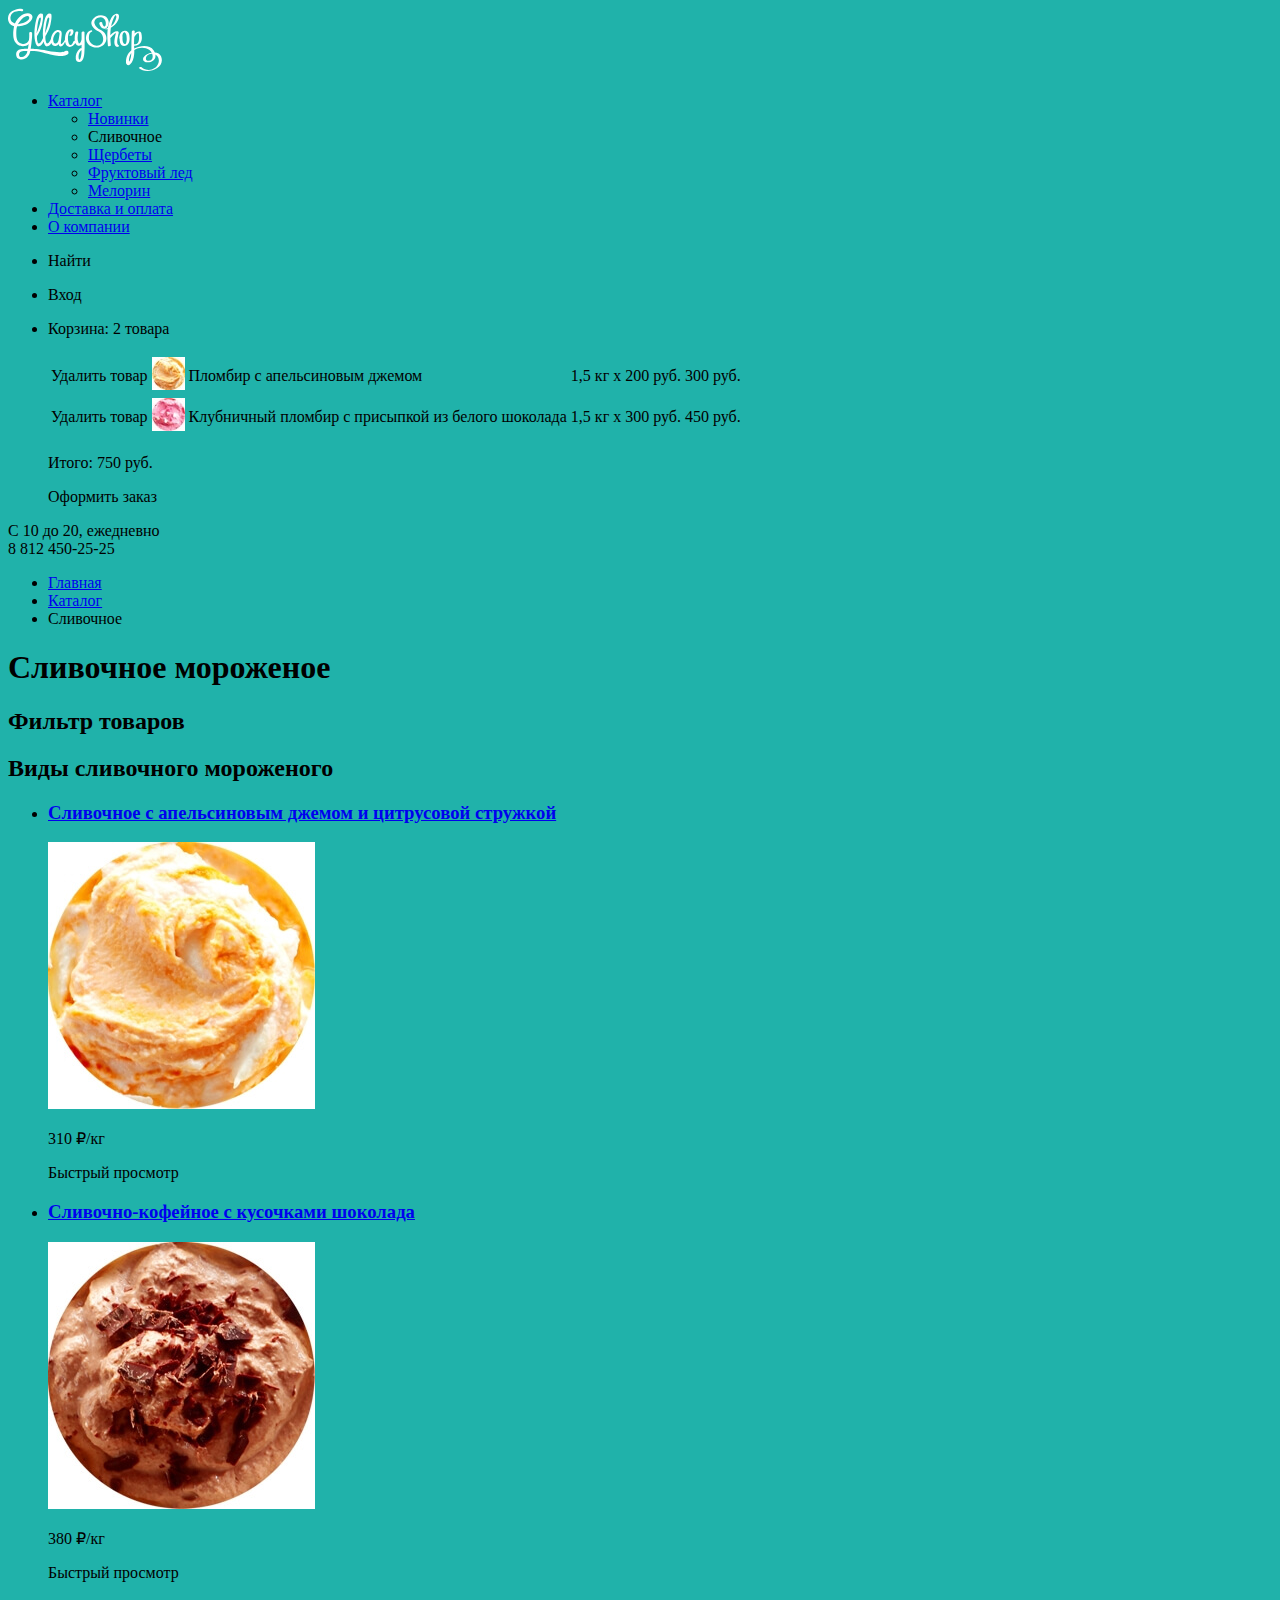
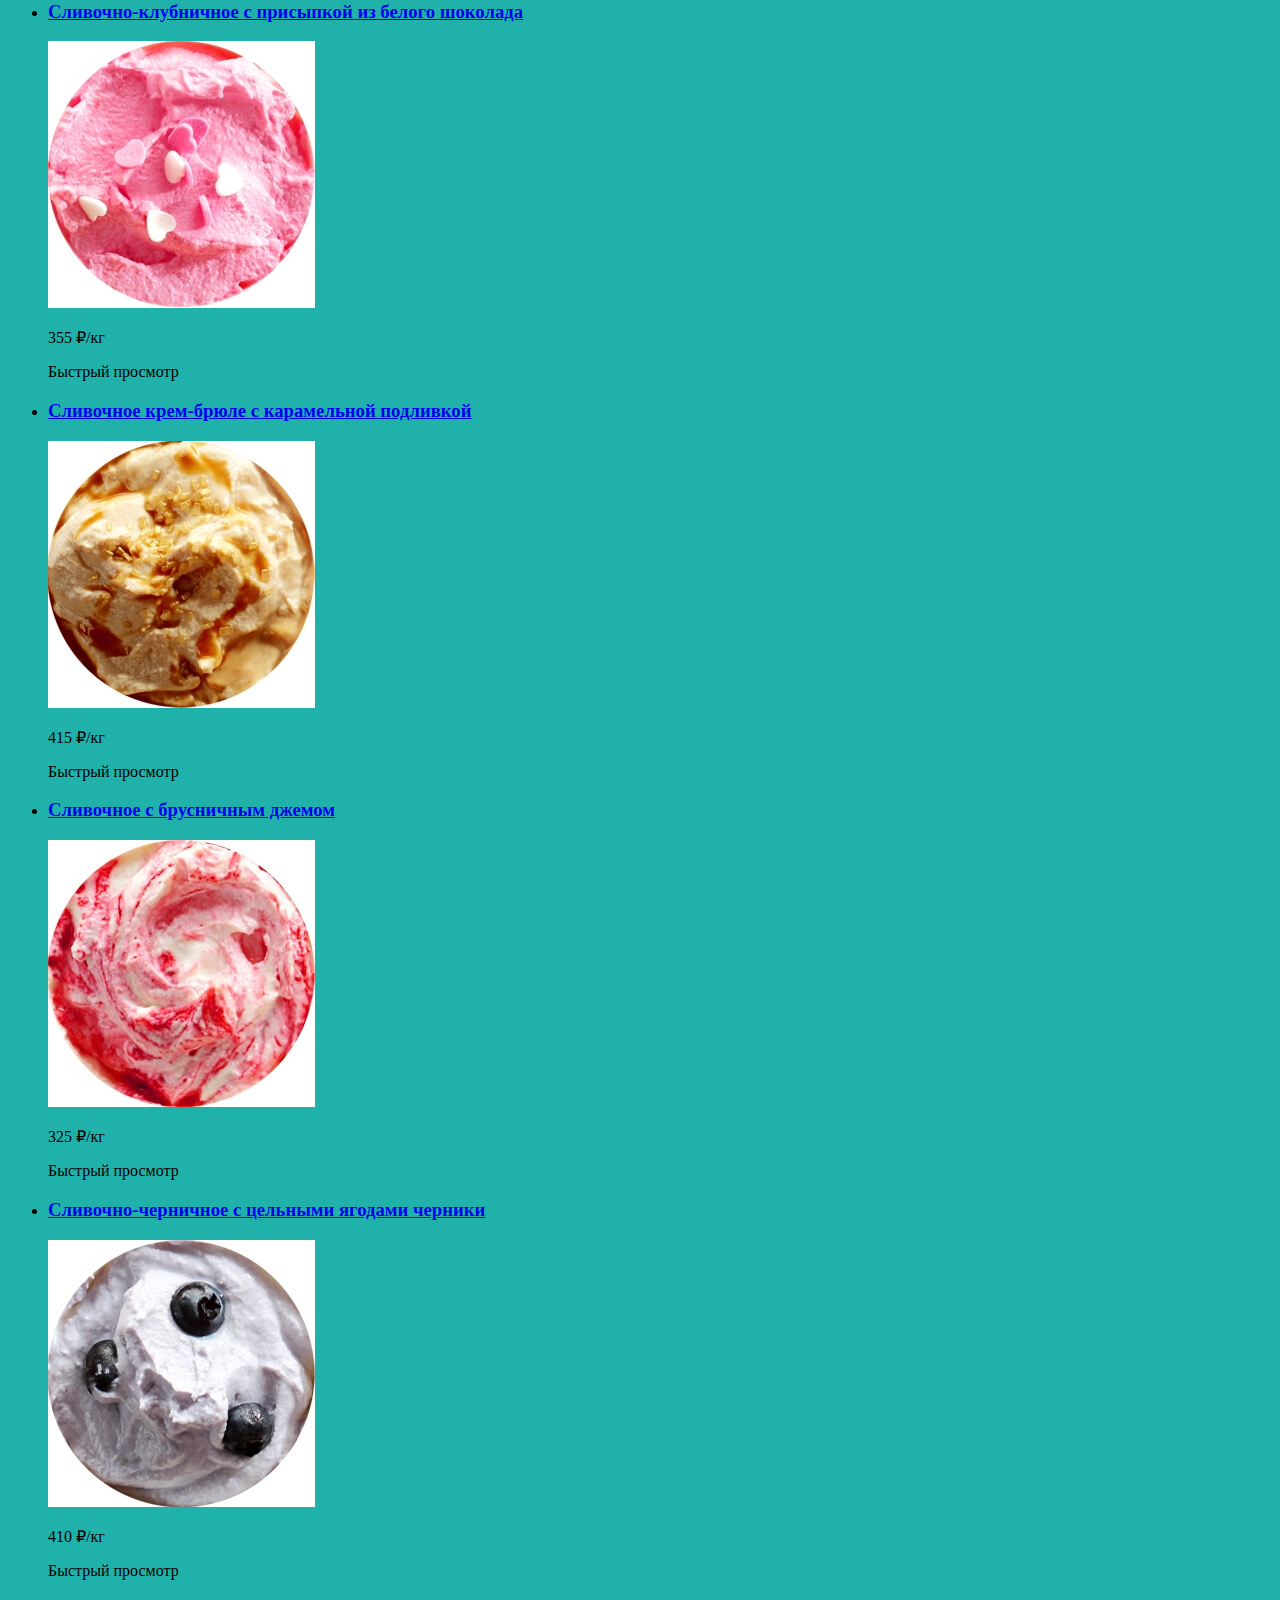
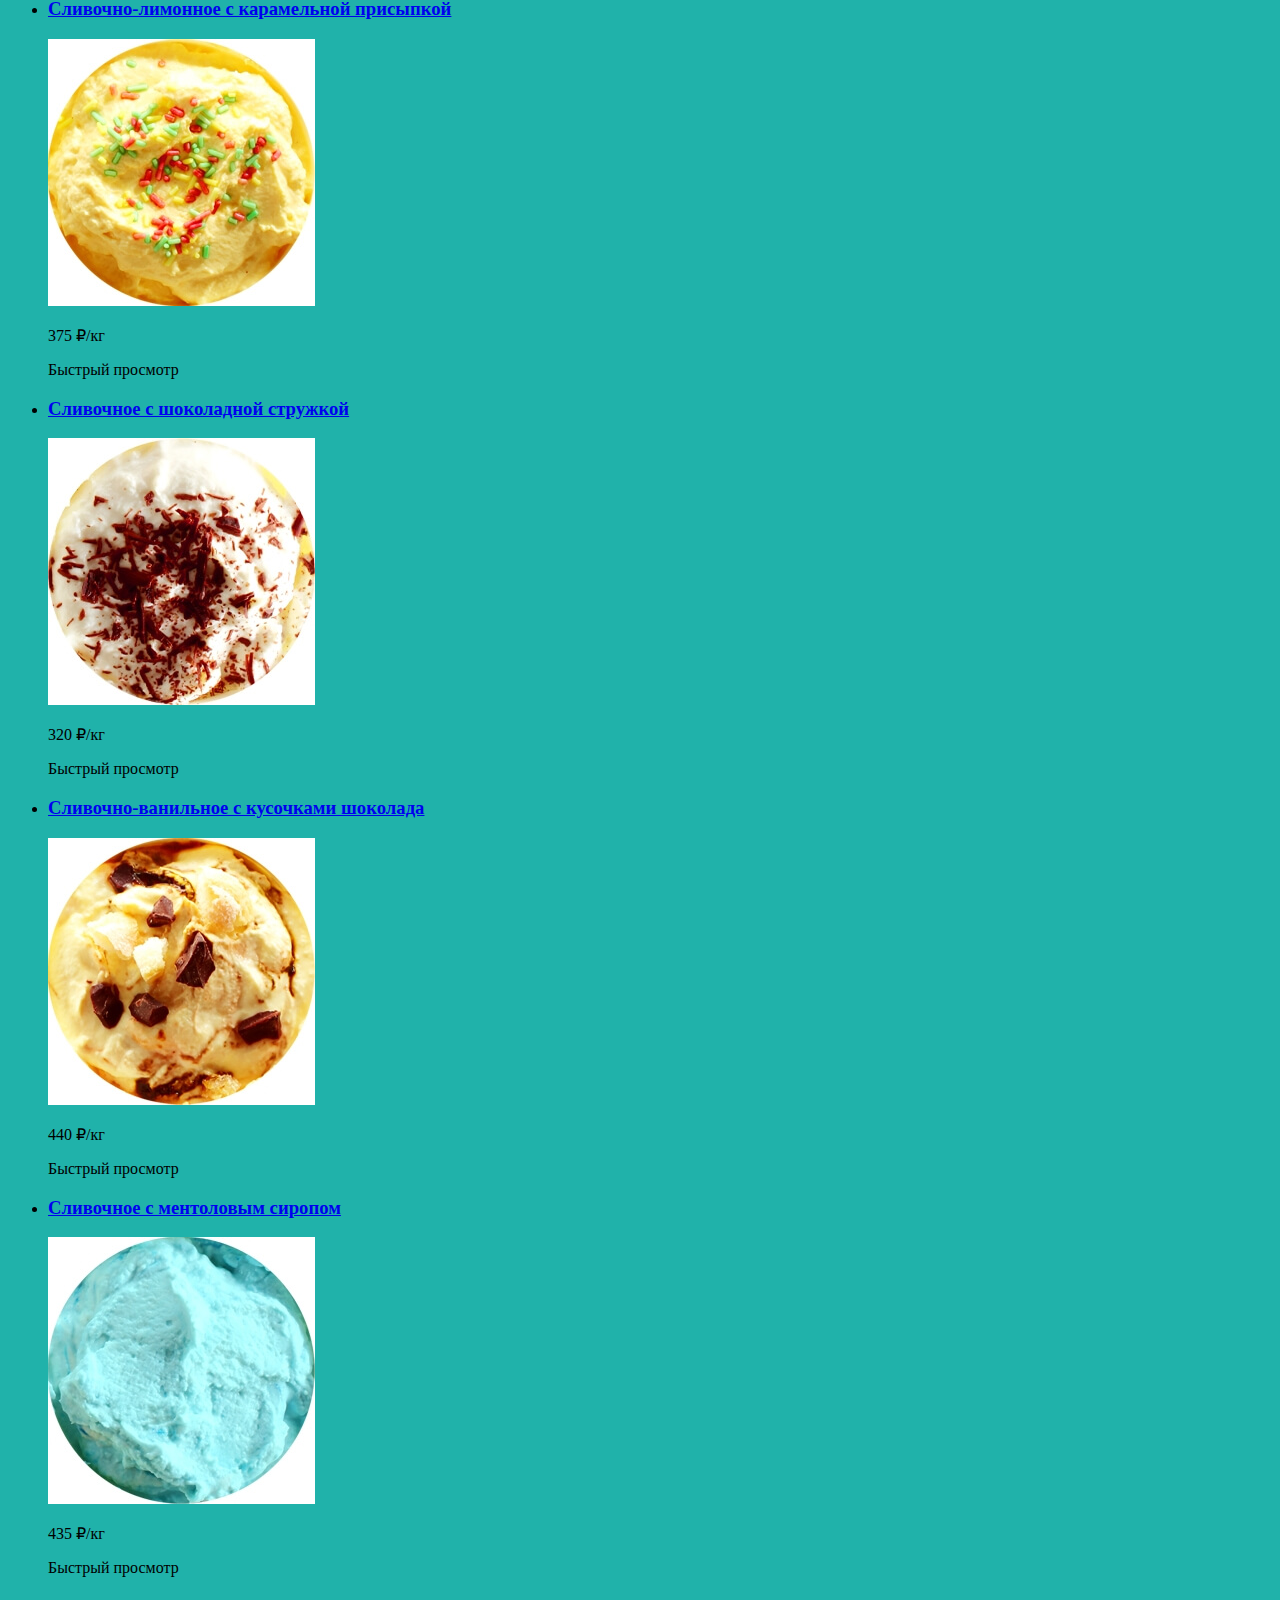
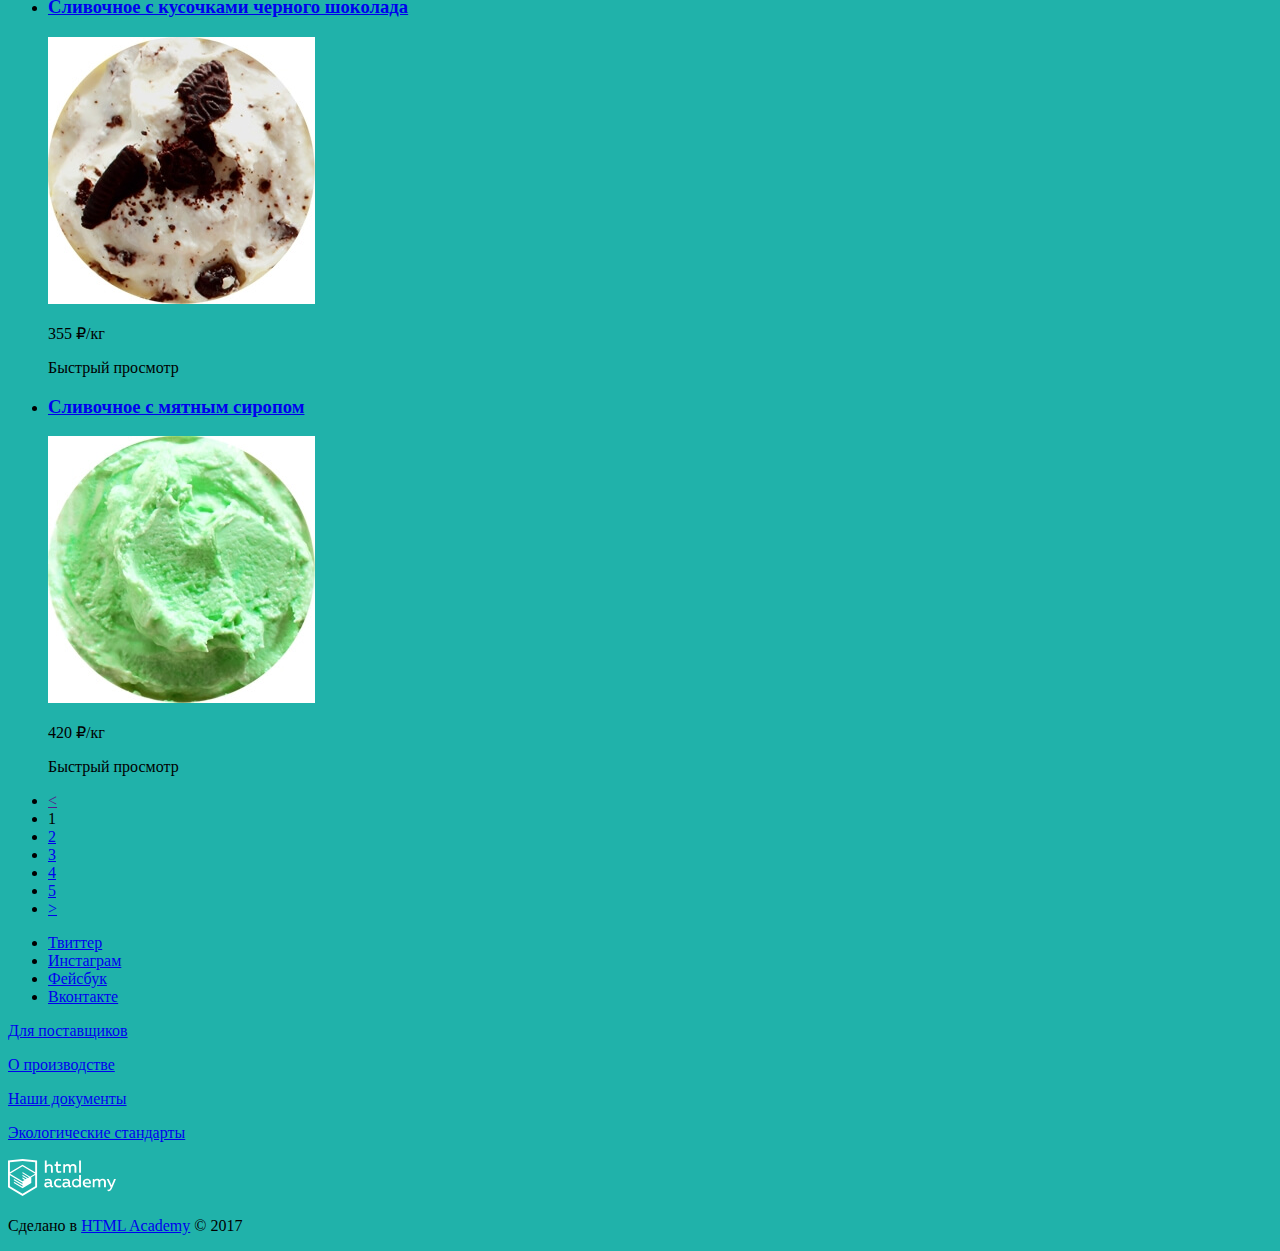
==== catalog.html @ 5360414d "Все картинки добавлены" ====
<!DOCTYPE html>
<html lang="ru">
  <head>
    <meta charset="utf-8">
    <title>Сливочное мороженое - Каталог - HTML Academy: Глейси</title>
  </head>
  <body style="background-color: lightseagreen"> <!-- временно изменен цвет фона -->
    <header class="main-header">
      <a class="gllacy-logo" href="index.html">
        <img src="img/gllacy-logo.svg" width="154" height="64" alt="Логотип магазина «Глэйси»">
      </a>
      <nav class="site-navigation">
        <ul class="main-navigation">
          <li>
            <a class="main-navigation-current" href="#">Каталог</a>
            <ul class="catalog-navigation">
              <li><a href="#">Новинки</a></li>
              <li><a class="catalog-navigation-current">Сливочное</a></li>
              <li><a href="#">Щербеты</a></li>
              <li><a href="#">Фруктовый лед</a></li>
              <li><a href="#">Мелорин</a></li>
            </ul>
          </li>
          <li><a href="#">Доставка и оплата</a></li>
          <li><a href="#">О компании</a></li>
        </ul>
        <ul class="user-navigation">
          <li>
            <p class="search">Найти</p>
            <!--форма поиска по сайту-->
          </li>
          <li>
            <p class="login-link">Вход</p>
            <!--форма для входа в аккаунт-->
          </li>
          <li>
            <p class="cart">Корзина: 2 товара</p>
            <section class="cart">
              <table class="cart-table">
                <tr>
                  <td><span class="cart-delete-item">Удалить товар</span></td>
                  <td><img src="img/cart-item-1.jpg" width="33" height="33" alt="Фото пломбира с апельсиновым джемом"></td>
                  <td>Пломбир с апельсиновым джемом</td>
                  <td>1,5 кг x <span class="cart-price-per-kg">200 руб.</span></td>
                  <td>300 руб.</td>
                </tr>
                <tr>
                  <td><span class="cart-delete-item">Удалить товар</span></td>
                  <td><img src="img/cart-item-2.jpg" width="33" height="33" alt="Фото клубничного пломбира с присыпкой из белого шоколада"></td>
                  <td>Клубничный пломбир с присыпкой из белого шоколада</td>
                  <td>1,5 кг x <span class="cart-price-per-kg">300 руб.</span></td>
                  <td>450 руб.</td>
                </tr>
              </table>
              <p class="cart-sum">Итого: 750 руб.</p>
              <span class="button">Оформить заказ</span>
            </section>
          </li>
        </ul>
        <p class="header-contacts">
          <span class="header-contacts-hours">С 10 до 20, ежедневно</span><br>
          <span class="header-contacts-phone">8 812 450-25-25</span>
        </p>
      </nav>
    </header>
    <main>
      <ul class="breadcrumbs">
        <li><a href="index.html">Главная</a></li>
        <li><a href="#">Каталог</a></li>
        <li class="breadcrumbs-current">Сливочное</li>
      </ul>
      <h1>Сливочное мороженое</h1>
      <section class="filter">
        <h2 class="visually-hidden">Фильтр товаров</h2>
        <!--форма-->
      </section>
      <section class="catalog">
        <h2 class="visually-hidden">Виды сливочного мороженого</h2>
        <ul class="catalog-list">
          <li class="catalog-item">
            <h3><a href="#">Сливочное с апельсиновым джемом и цитрусовой стружкой</a></h3>
            <p class="catalog-item-image">
              <img src="img/product-photo-1.jpg" width="267" height="267" alt="Фото сливочного мороженого с апельсиновым джемом и цитрусовой стружкой">
            </p>
            <p class="catalog-item-price">310 ₽<span class="per-kg">/кг</span></p>
            <span class="button quick-view">Быстрый просмотр</span>
          </li>
          <li class="catalog-item">
            <h3><a href="#">Сливочно-кофейное с кусочками шоколада</a></h3>
            <p class="catalog-item-image">
              <img src="img/product-photo-2.jpg" width="267" height="267" alt="Фото сливочно-кофейного мороженого с кусочками шоколада">
            </p>
            <p class="catalog-item-price">380 ₽<span class="per-kg">/кг</span></p>
            <span class="button quick-view">Быстрый просмотр</span>
          </li>
          <li class="catalog-item">
            <h3><a href="#">Сливочно-клубничное с присыпкой из белого шоколада</a></h3>
            <p class="catalog-item-image">
              <img src="img/product-photo-3.jpg" width="267" height="267" alt="Фото сливочно-клубничного мороженого с присыпкой из белого шоколада">
            </p>
            <p class="catalog-item-price">355 ₽<span class="per-kg">/кг</span></p>
            <span class="button quick-view">Быстрый просмотр</span>
          </li>
          <li class="catalog-item">
            <h3><a href="#">Сливочное крем-брюле с карамельной подливкой</a></h3>
            <p class="catalog-item-image">
              <img src="img/product-photo-4.jpg" width="267" height="267" alt="Фото сливочного крем-брюле с карамельной подливкой">
            </p>
            <p class="catalog-item-price">415 ₽<span class="per-kg">/кг</span></p>
            <span class="button quick-view">Быстрый просмотр</span>
          </li>
          <li class="catalog-item">
            <h3><a href="#">Сливочное с брусничным джемом</a></h3>
            <p class="catalog-item-image">
              <img src="img/product-photo-5.jpg" width="267" height="267" alt="Фото сливочного мороженого с брусничным джемом">
            </p>
            <p class="catalog-item-price">325 ₽<span class="per-kg">/кг</span></p>
            <span class="button quick-view">Быстрый просмотр</span>
          </li>
          <li class="catalog-item">
            <h3><a href="#">Сливочно-черничное с цельными ягодами черники</a></h3>
            <p class="catalog-item-image">
              <img src="img/product-photo-6.jpg" width="267" height="267" alt="Фото сливочно-черничного мороженого с цельными ягодами черники">
            </p>
            <p class="catalog-item-price">410 ₽<span class="per-kg">/кг</span></p>
            <span class="button quick-view">Быстрый просмотр</span>
          </li>
          <li class="catalog-item">
            <h3><a href="#">Сливочно-лимонное с карамельной присыпкой</a></h3>
            <p class="catalog-item-image">
              <img src="img/product-photo-7.jpg" width="267" height="267" alt="Фото сливочно-лимонного мороженого с карамельной присыпкой">
            </p>
            <p class="catalog-item-price">375 ₽<span class="per-kg">/кг</span></p>
            <span class="button quick-view">Быстрый просмотр</span>
          </li>
          <li class="catalog-item">
            <h3><a href="#">Сливочное с шоколадной стружкой</a></h3>
            <p class="catalog-item-image">
              <img src="img/product-photo-8.jpg" width="267" height="267" alt="Фото сливочного мороженого с шоколадной стружкой">
            </p>
            <p class="catalog-item-price">320 ₽<span class="per-kg">/кг</span></p>
            <span class="button quick-view">Быстрый просмотр</span>
          </li>
          <li class="catalog-item">
            <h3><a href="#">Сливочно-ванильное с кусочками шоколада</a></h3>
            <p class="catalog-item-image">
              <img src="img/product-photo-9.jpg" width="267" height="267" alt="Фото сливочно-ванильного мороженого с кусочками шоколада">
            </p>
            <p class="catalog-item-price">440 ₽<span class="per-kg">/кг</span></p>
            <span class="button quick-view">Быстрый просмотр</span>
          </li>
          <li class="catalog-item">
            <h3><a href="#">Сливочное с ментоловым сиропом</a></h3>
            <p class="catalog-item-image">
              <img src="img/product-photo-10.jpg" width="267" height="267" alt="Фото сливочного мороженого с ментоловым сиропом">
            </p>
            <p class="catalog-item-price">435 ₽<span class="per-kg">/кг</span></p>
            <span class="button quick-view">Быстрый просмотр</span>
          </li>
          <li class="catalog-item">
            <h3><a href="#">Сливочное с кусочками черного шоколада</a></h3>
            <p class="catalog-item-image">
              <img src="img/product-photo-11.jpg" width="267" height="267" alt="Фото сливочного мороженого с кусочками черного шоколада">
            </p>
            <p class="catalog-item-price">355 ₽<span class="per-kg">/кг</span></p>
            <span class="button quick-view">Быстрый просмотр</span>
          </li>
          <li class="catalog-item">
            <h3><a href="#">Сливочное с мятным сиропом</a></h3>
            <p class="catalog-item-image">
              <img src="img/product-photo-12.jpg" width="267" height="267" alt="Фото сливочного мороженого с мятным сиропом">
            </p>
            <p class="catalog-item-price">420 ₽<span class="per-kg">/кг</span></p>
            <span class="button quick-view">Быстрый просмотр</span>
          </li>
        </ul>
        <ul class="pagination-list">
          <li class="pagination-item pagination-prev-next disabled"><a href="">&lt;</a></li>
          <li class="pagination-item pagination-item-current"><a>1</a></li>
          <li class="pagination-item"><a href="#">2</a></li>
          <li class="pagination-item"><a href="#">3</a></li>
          <li class="pagination-item"><a href="#">4</a></li>
          <li class="pagination-item"><a href="#">5</a></li>
          <li class="pagination-item pagination-prev-next"><a href="#">&gt;</a></li>
        </ul>
      </section>
    </main>
    <footer class="main-footer">
      <ul class="footer-social">
        <li><a class="social-button" href="#">Твиттер</a></li>
        <li><a class="social-button" href="#">Инстаграм</a></li>
        <li><a class="social-button" href="#">Фейсбук</a></li>
        <li><a class="social-button" href="#">Вконтакте</a></li>
      </ul>
      <div class="footer-links">
        <div class="footer-links-column">
          <p><a class="footer-links-for-suppliers" href="#">Для поставщиков</a></p>
          <p><a href="#">О производстве</a></p>
        </div>
        <div class="footer-links-column">
          <p><a href="#">Наши документы</a></p>
          <p><a href="#">Экологические стандарты</a></p>
        </div>
      </div>
      <div class="footer-copyright">
        <a href="https://htmlacademy.ru/intensive/htmlcss">
          <img src="img/htmlacademy-logo.svg" width="108" height="39" alt="Логотип «HTML Academy»">
        </a>
        <p>Сделано в <a href="https://htmlacademy.ru/intensive/htmlcss">HTML Academy</a> © 2017</p>
      </div>
    </footer>
  </body>
</html>
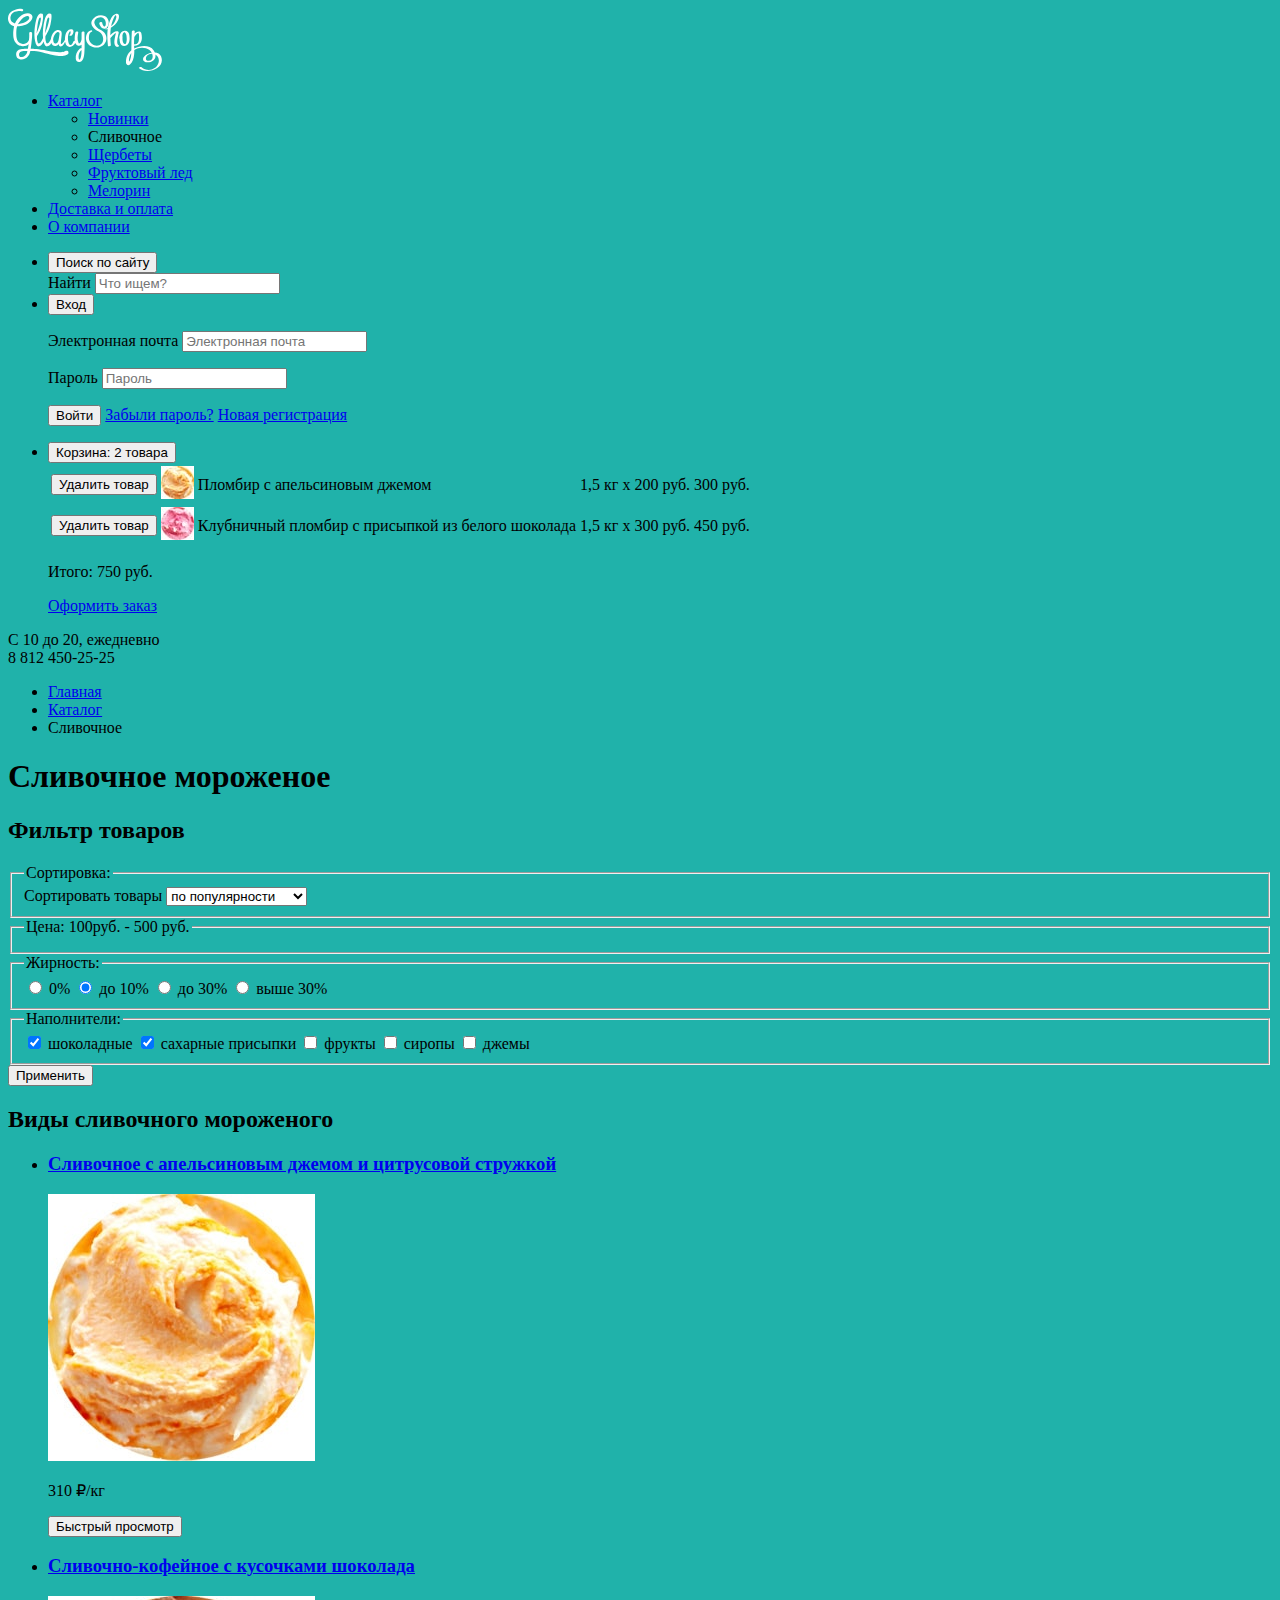
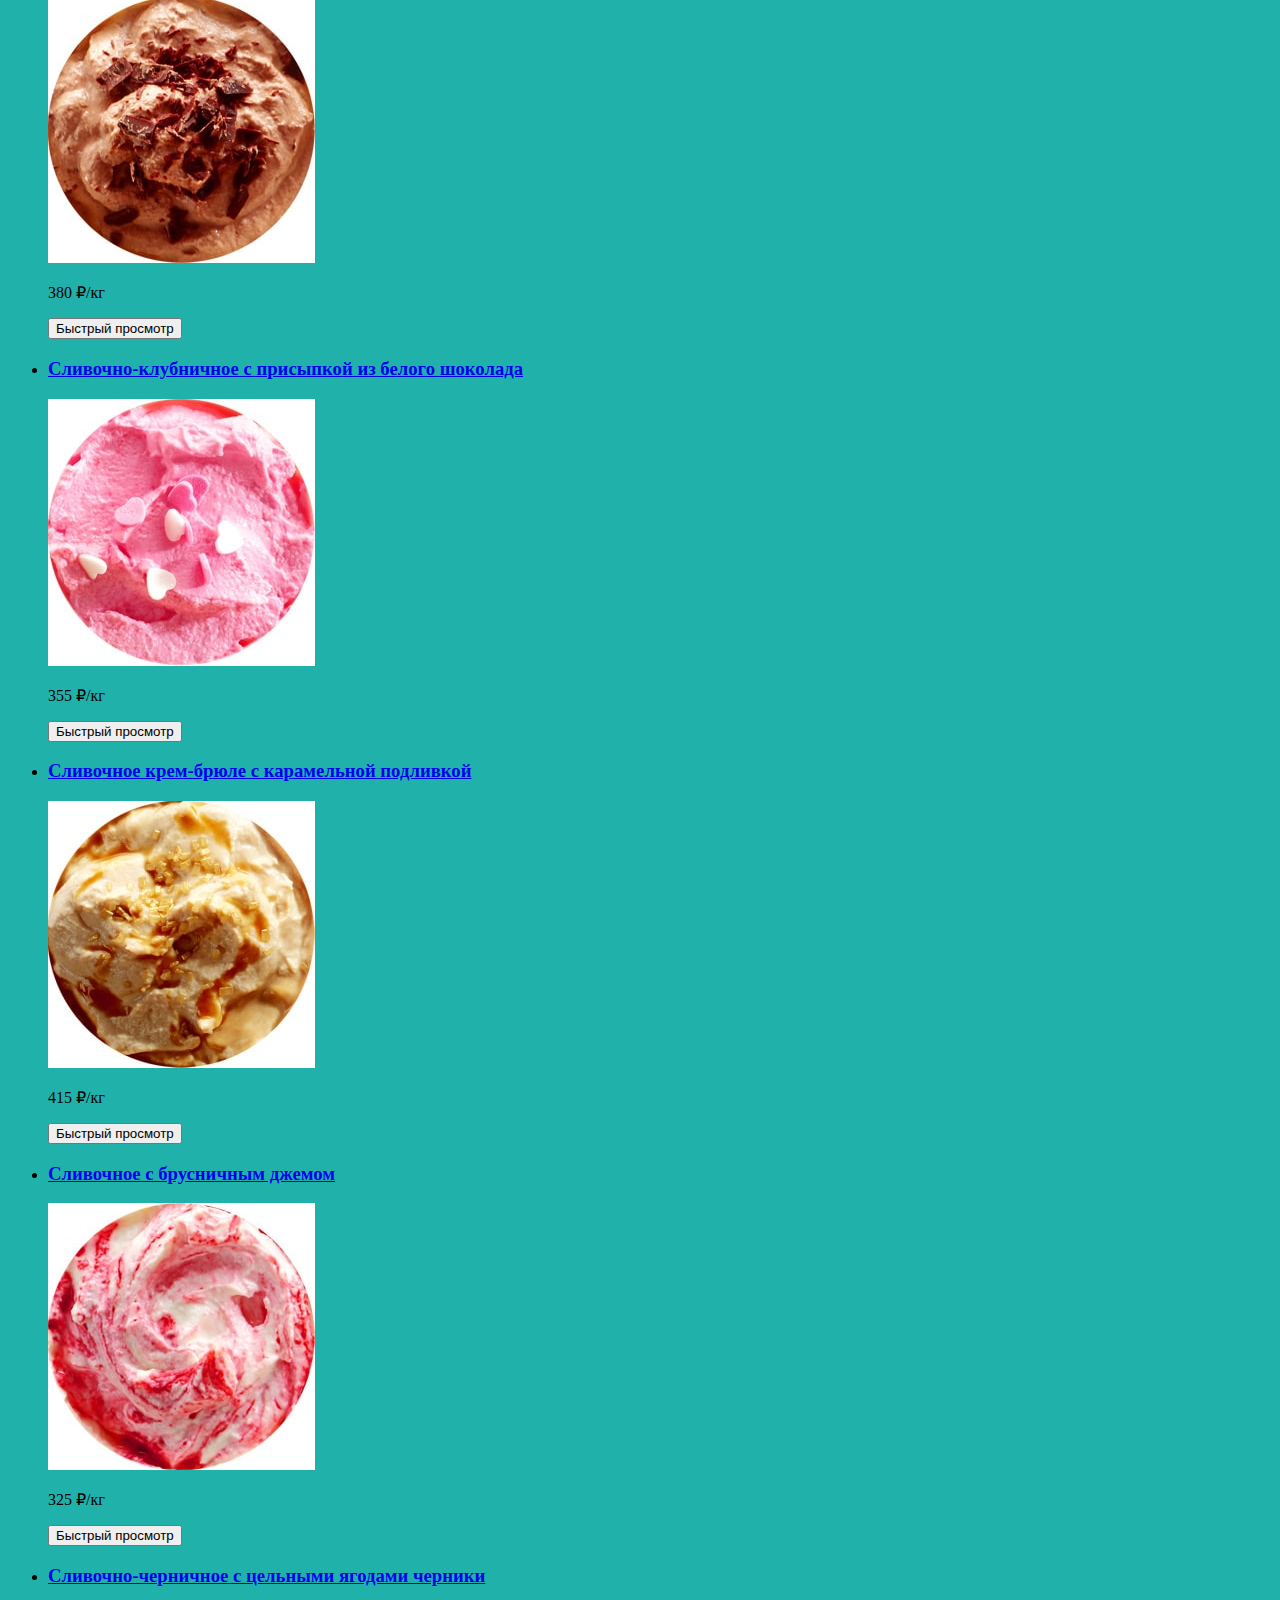
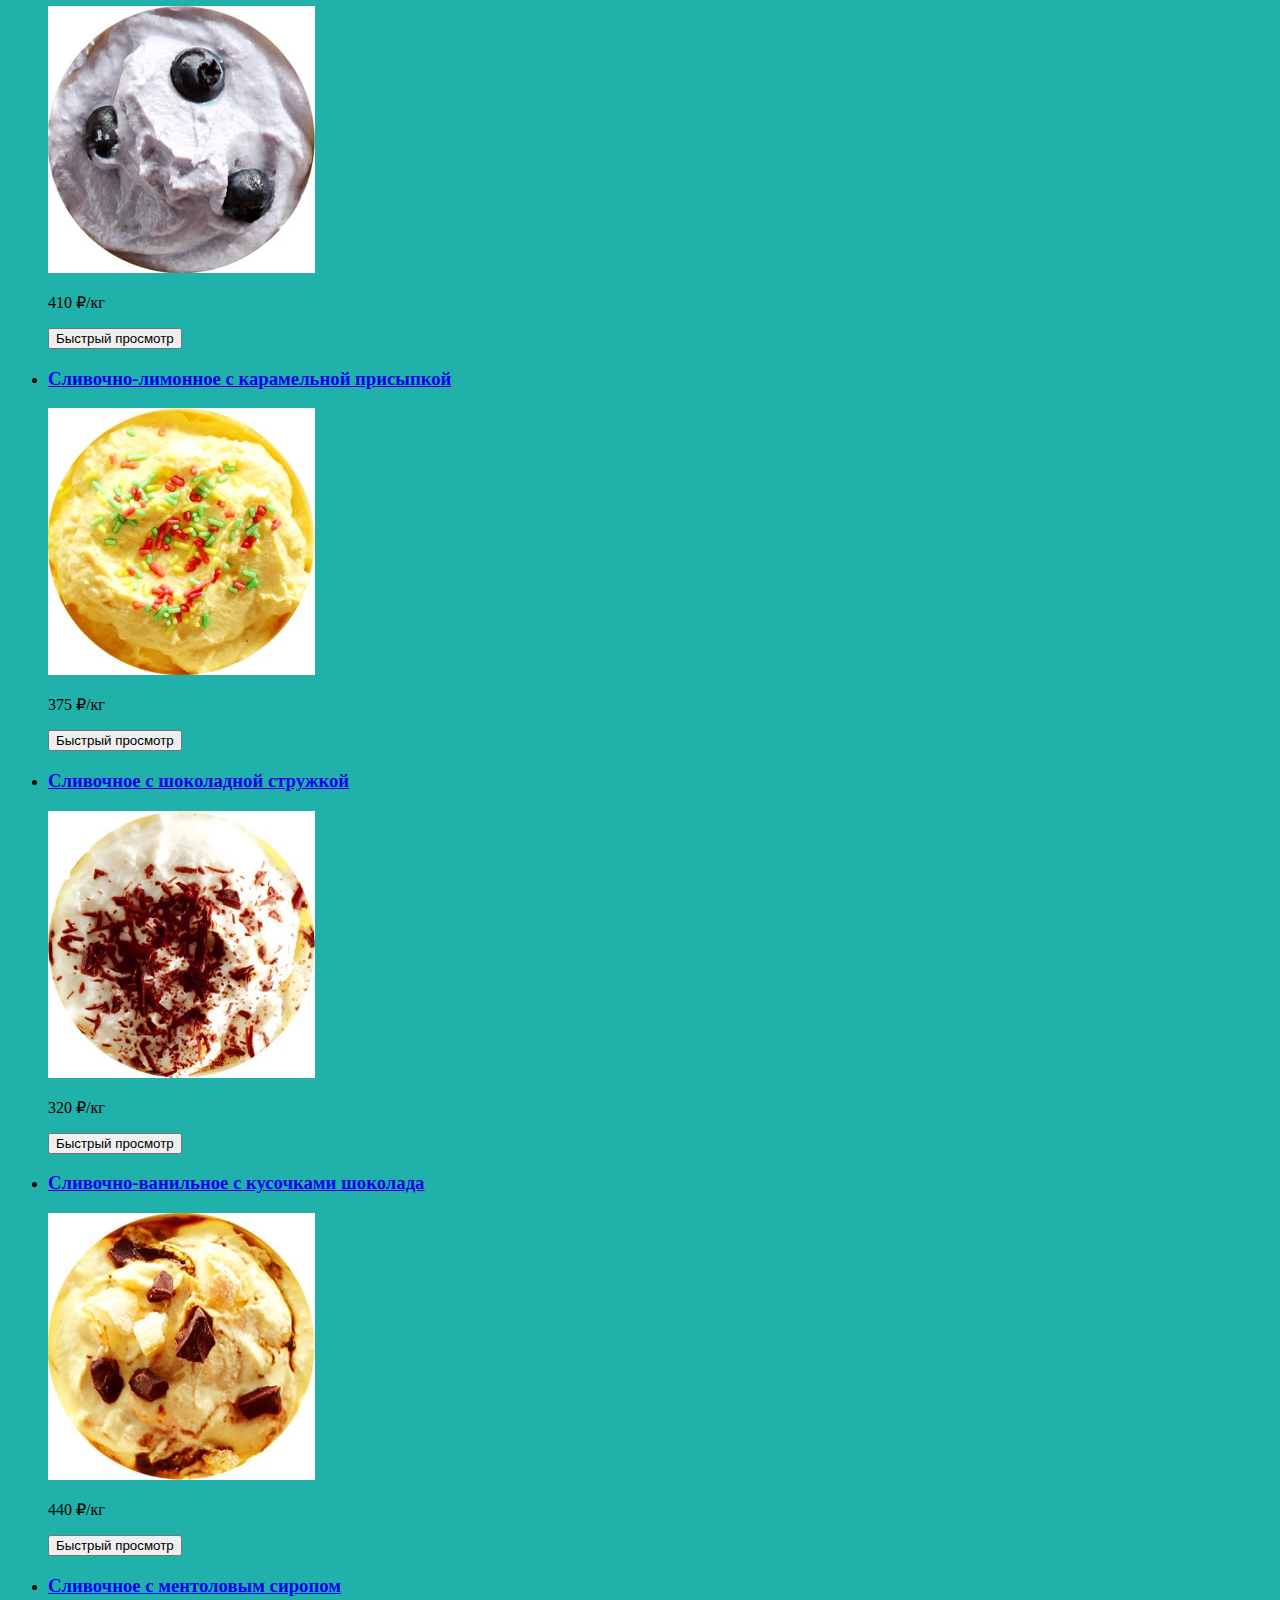
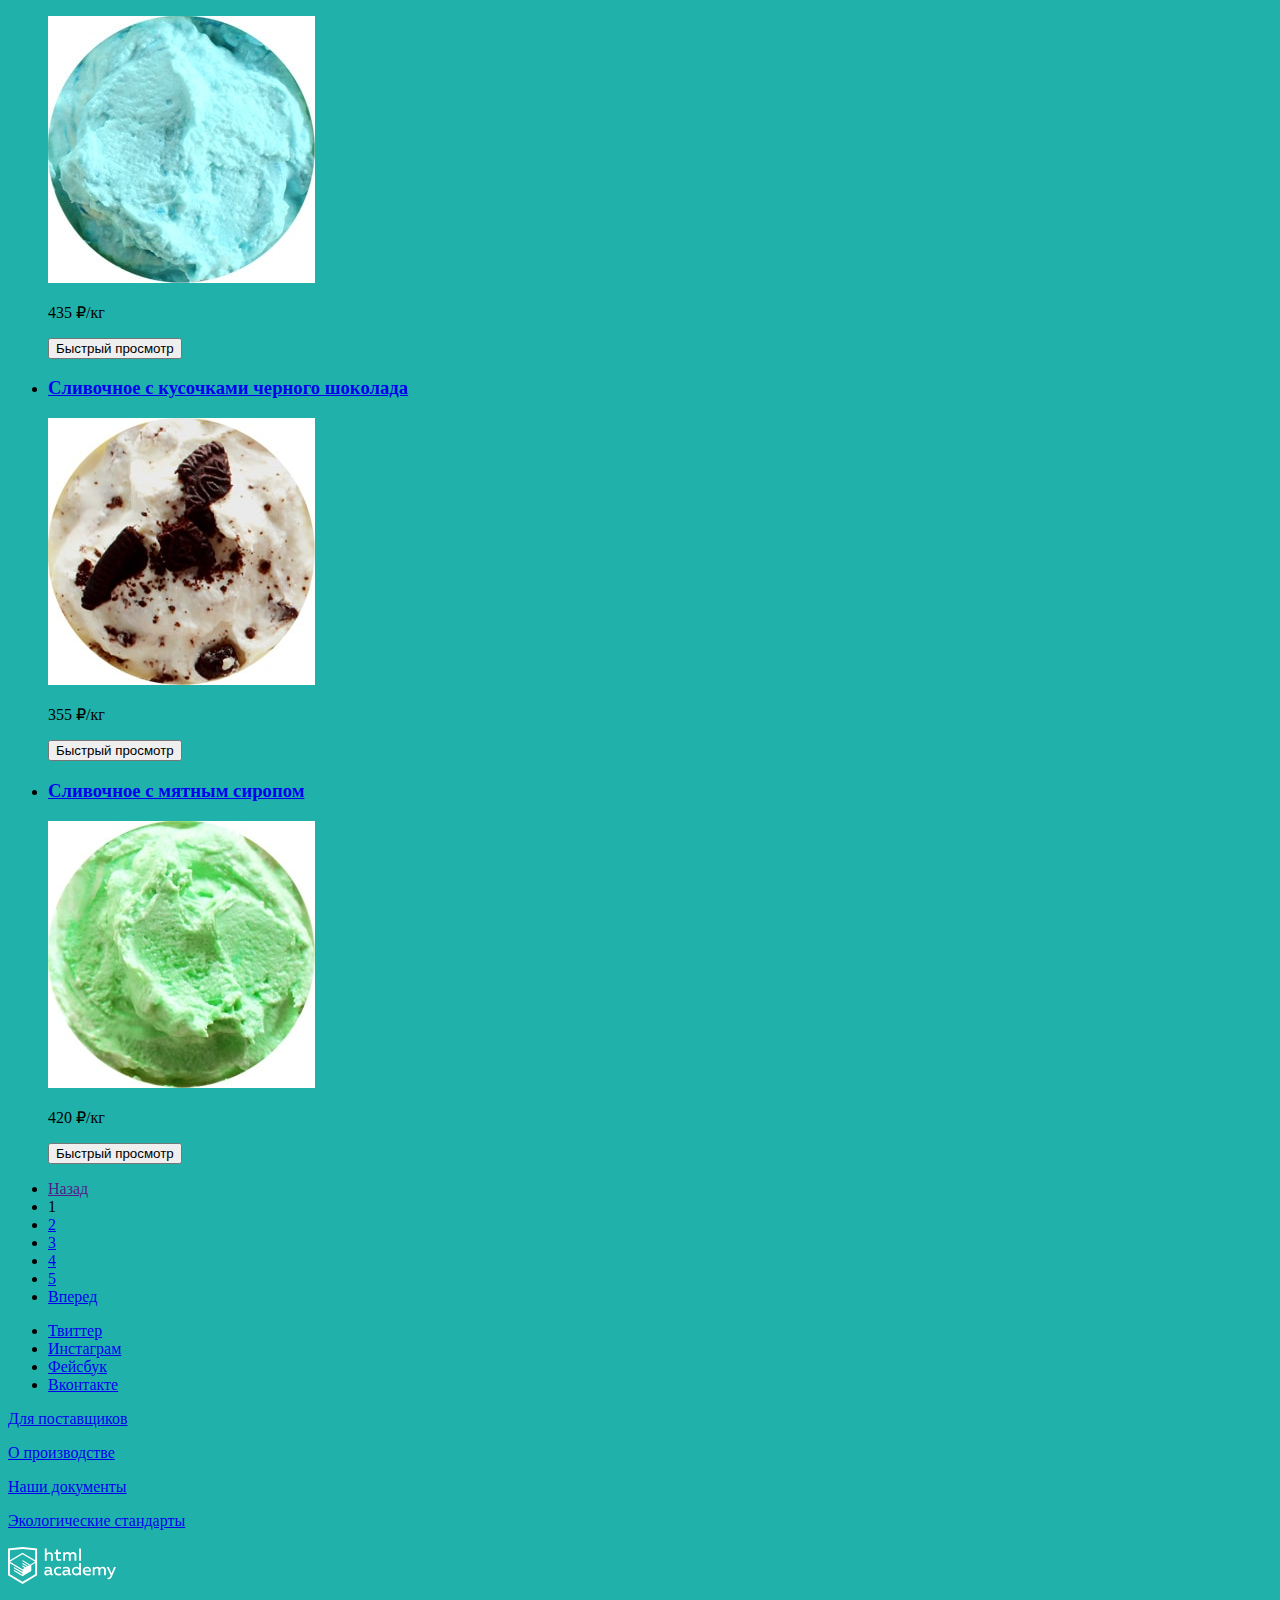
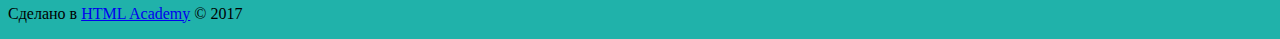
==== commit 5492eb16: "Добавлены формы и кнопки" ====
--- a/catalog.html
+++ b/catalog.html
@@ -26,26 +26,43 @@
         </ul>
         <ul class="user-navigation">
           <li>
-            <p class="search">Найти</p>
-            <!--форма поиска по сайту-->
-          </li>
-          <li>
-            <p class="login-link">Вход</p>
-            <!--форма для входа в аккаунт-->
-          </li>
-          <li>
-            <p class="cart">Корзина: 2 товара</p>
+            <button class="button button-search" type="button">Поиск по сайту</button>
+            <form class="form-search" action="https://echo.htmlacademy.ru" method="get">
+              <label class="visually-hidden">Найти</label>
+              <input class="form-search-field" type="search" name="search-field" id="search-field" placeholder="Что ищем?">
+            </form>
+          </li>
+          <li>
+            <button class="button button-login" type="button">Вход</button>
+            <form class="form-login" action="https://echo.htmlacademy.ru" method="post">
+              <p>
+                <label class="visually-hidden" for="login-email-field">Электронная почта</label>
+                <input class="form-login-email" type="email" name="login-email-field" id="login-email-field" placeholder="Электронная почта">
+              </p>
+              <p>
+                <label class="visually-hidden" for="login-password-field">Пароль</label>
+                <input class="form-login-password" type="password" name="login-password-field" id="login-password-field" placeholder="Пароль">
+              </p>
+              <p>
+                <button class="button form-login-button" type="submit">Войти</button>
+                <span><a class="" href="#">Забыли пароль?</a></span>
+                <span><a class="" href="#">Новая регистрация</a></span>
+              </p>
+            </form>
+          </li>
+          <li>
+            <button class="button button-cart" type="button"><span>Корзина: </span>2 товара</button>
             <section class="cart">
               <table class="cart-table">
                 <tr>
-                  <td><span class="cart-delete-item">Удалить товар</span></td>
+                  <td><button class="cart-delete-item" type="button">Удалить товар</button></td>
                   <td><img src="img/cart-item-1.jpg" width="33" height="33" alt="Фото пломбира с апельсиновым джемом"></td>
                   <td>Пломбир с апельсиновым джемом</td>
                   <td>1,5 кг x <span class="cart-price-per-kg">200 руб.</span></td>
                   <td>300 руб.</td>
                 </tr>
                 <tr>
-                  <td><span class="cart-delete-item">Удалить товар</span></td>
+                  <td><button class="cart-delete-item" type="button">Удалить товар</button></td>
                   <td><img src="img/cart-item-2.jpg" width="33" height="33" alt="Фото клубничного пломбира с присыпкой из белого шоколада"></td>
                   <td>Клубничный пломбир с присыпкой из белого шоколада</td>
                   <td>1,5 кг x <span class="cart-price-per-kg">300 руб.</span></td>
@@ -53,7 +70,7 @@
                 </tr>
               </table>
               <p class="cart-sum">Итого: 750 руб.</p>
-              <span class="button">Оформить заказ</span>
+              <a class="button" href="#">Оформить заказ</a>
             </section>
           </li>
         </ul>
@@ -72,7 +89,47 @@
       <h1>Сливочное мороженое</h1>
       <section class="filter">
         <h2 class="visually-hidden">Фильтр товаров</h2>
-        <!--форма-->
+        <form class="filter-form" action="https://echo.htmlacademy.ru" method="get">
+          <fieldset class="filter-form-sorting">
+            <legend>Сортировка:</legend>
+            <label class="visually-hidden">Сортировать товары</label>
+            <select class="filter-form-sorting" name="product-sorting" id="product-sorting">
+              <option value="by-popularity" selected>по популярности</option>
+              <option value="low-priced-first">сначала недорогие</option>
+              <option value="high-priced-first">сначала дорогие</option>
+              <option value="by-fat-content">по жирности</option>
+            </select>
+          </fieldset>
+          <fieldset class="filter-form-price">
+            <legend>Цена: 100руб. - 500 руб.</legend>
+            <div class="price-controls"></div>
+          </fieldset>
+          <fieldset class="filter-form-fatcontent">
+            <legend>Жирность:</legend>
+            <input class="filter-form-fatcontent visually-hidden" type="radio" name="fatcontent" id="fatcontent-0" value="0">
+            <label for="fatcontent-0">0%</label>
+            <input class="filter-form-fatcontent visually-hidden" type="radio" name="fatcontent" id="fatcontent-under10" value="under 10" checked>
+            <label for="fatcontent-under10">до 10%</label>
+            <input class="filter-form-fatcontent visually-hidden" type="radio" name="fatcontent" id="fatcontent-under30" value="under 30">
+            <label for="fatcontent-under30">до 30%</label>
+            <input class="filter-form-fatcontent visually-hidden" type="radio" name="fatcontent" id="fatcontent-above30" value="above 30">
+            <label for="fatcontent-above30">выше 30%</label>
+          </fieldset>
+          <fieldset class="filter-form-fillings">
+            <legend>Наполнители:</legend>
+            <input class="filter-form-fillings visually-hidden" type="checkbox" name="fillings-chocolate" id="fillings-chocolate" checked>
+            <label for="fillings-chocolate">шоколадные</label>
+            <input class="filter-form-fillings visually-hidden" type="checkbox" name="fillings-sugar" id="fillings-sugar" checked>
+            <label for="fillings-sugar">сахарные присыпки</label>
+            <input class="filter-form-fillings visually-hidden" type="checkbox" name="fillings-fruit" id="fillings-fruit">
+            <label for="fillings-fruit">фрукты</label>
+            <input class="filter-form-fillings visually-hidden" type="checkbox" name="fillings-syrup" id="fillings-syrup">
+            <label for="fillings-syrup">сиропы</label>
+            <input class="filter-form-fillings visually-hidden" type="checkbox" name="fillings-jam" id="fillings-jam">
+            <label for="fillings-jam">джемы</label>
+          </fieldset>
+          <button class="button" type="submit">Применить</button>
+        </form>
       </section>
       <section class="catalog">
         <h2 class="visually-hidden">Виды сливочного мороженого</h2>
@@ -83,7 +140,7 @@
               <img src="img/product-photo-1.jpg" width="267" height="267" alt="Фото сливочного мороженого с апельсиновым джемом и цитрусовой стружкой">
             </p>
             <p class="catalog-item-price">310 ₽<span class="per-kg">/кг</span></p>
-            <span class="button quick-view">Быстрый просмотр</span>
+            <button class="button button-quickview" type="button">Быстрый просмотр</button>
           </li>
           <li class="catalog-item">
             <h3><a href="#">Сливочно-кофейное с кусочками шоколада</a></h3>
@@ -91,7 +148,7 @@
               <img src="img/product-photo-2.jpg" width="267" height="267" alt="Фото сливочно-кофейного мороженого с кусочками шоколада">
             </p>
             <p class="catalog-item-price">380 ₽<span class="per-kg">/кг</span></p>
-            <span class="button quick-view">Быстрый просмотр</span>
+            <button class="button button-quickview" type="button">Быстрый просмотр</button>
           </li>
           <li class="catalog-item">
             <h3><a href="#">Сливочно-клубничное с присыпкой из белого шоколада</a></h3>
@@ -99,7 +156,7 @@
               <img src="img/product-photo-3.jpg" width="267" height="267" alt="Фото сливочно-клубничного мороженого с присыпкой из белого шоколада">
             </p>
             <p class="catalog-item-price">355 ₽<span class="per-kg">/кг</span></p>
-            <span class="button quick-view">Быстрый просмотр</span>
+            <button class="button button-quickview" type="button">Быстрый просмотр</button>
           </li>
           <li class="catalog-item">
             <h3><a href="#">Сливочное крем-брюле с карамельной подливкой</a></h3>
@@ -107,7 +164,7 @@
               <img src="img/product-photo-4.jpg" width="267" height="267" alt="Фото сливочного крем-брюле с карамельной подливкой">
             </p>
             <p class="catalog-item-price">415 ₽<span class="per-kg">/кг</span></p>
-            <span class="button quick-view">Быстрый просмотр</span>
+            <button class="button button-quickview" type="button">Быстрый просмотр</button>
           </li>
           <li class="catalog-item">
             <h3><a href="#">Сливочное с брусничным джемом</a></h3>
@@ -115,7 +172,7 @@
               <img src="img/product-photo-5.jpg" width="267" height="267" alt="Фото сливочного мороженого с брусничным джемом">
             </p>
             <p class="catalog-item-price">325 ₽<span class="per-kg">/кг</span></p>
-            <span class="button quick-view">Быстрый просмотр</span>
+            <button class="button button-quickview" type="button">Быстрый просмотр</button>
           </li>
           <li class="catalog-item">
             <h3><a href="#">Сливочно-черничное с цельными ягодами черники</a></h3>
@@ -123,7 +180,7 @@
               <img src="img/product-photo-6.jpg" width="267" height="267" alt="Фото сливочно-черничного мороженого с цельными ягодами черники">
             </p>
             <p class="catalog-item-price">410 ₽<span class="per-kg">/кг</span></p>
-            <span class="button quick-view">Быстрый просмотр</span>
+            <button class="button button-quickview" type="button">Быстрый просмотр</button>
           </li>
           <li class="catalog-item">
             <h3><a href="#">Сливочно-лимонное с карамельной присыпкой</a></h3>
@@ -131,7 +188,7 @@
               <img src="img/product-photo-7.jpg" width="267" height="267" alt="Фото сливочно-лимонного мороженого с карамельной присыпкой">
             </p>
             <p class="catalog-item-price">375 ₽<span class="per-kg">/кг</span></p>
-            <span class="button quick-view">Быстрый просмотр</span>
+            <button class="button button-quickview" type="button">Быстрый просмотр</button>
           </li>
           <li class="catalog-item">
             <h3><a href="#">Сливочное с шоколадной стружкой</a></h3>
@@ -139,7 +196,7 @@
               <img src="img/product-photo-8.jpg" width="267" height="267" alt="Фото сливочного мороженого с шоколадной стружкой">
             </p>
             <p class="catalog-item-price">320 ₽<span class="per-kg">/кг</span></p>
-            <span class="button quick-view">Быстрый просмотр</span>
+            <button class="button button-quickview" type="button">Быстрый просмотр</button>
           </li>
           <li class="catalog-item">
             <h3><a href="#">Сливочно-ванильное с кусочками шоколада</a></h3>
@@ -147,7 +204,7 @@
               <img src="img/product-photo-9.jpg" width="267" height="267" alt="Фото сливочно-ванильного мороженого с кусочками шоколада">
             </p>
             <p class="catalog-item-price">440 ₽<span class="per-kg">/кг</span></p>
-            <span class="button quick-view">Быстрый просмотр</span>
+            <button class="button button-quickview" type="button">Быстрый просмотр</button>
           </li>
           <li class="catalog-item">
             <h3><a href="#">Сливочное с ментоловым сиропом</a></h3>
@@ -155,7 +212,7 @@
               <img src="img/product-photo-10.jpg" width="267" height="267" alt="Фото сливочного мороженого с ментоловым сиропом">
             </p>
             <p class="catalog-item-price">435 ₽<span class="per-kg">/кг</span></p>
-            <span class="button quick-view">Быстрый просмотр</span>
+            <button class="button button-quickview" type="button">Быстрый просмотр</button>
           </li>
           <li class="catalog-item">
             <h3><a href="#">Сливочное с кусочками черного шоколада</a></h3>
@@ -163,7 +220,7 @@
               <img src="img/product-photo-11.jpg" width="267" height="267" alt="Фото сливочного мороженого с кусочками черного шоколада">
             </p>
             <p class="catalog-item-price">355 ₽<span class="per-kg">/кг</span></p>
-            <span class="button quick-view">Быстрый просмотр</span>
+            <button class="button button-quickview" type="button">Быстрый просмотр</button>
           </li>
           <li class="catalog-item">
             <h3><a href="#">Сливочное с мятным сиропом</a></h3>
@@ -171,17 +228,17 @@
               <img src="img/product-photo-12.jpg" width="267" height="267" alt="Фото сливочного мороженого с мятным сиропом">
             </p>
             <p class="catalog-item-price">420 ₽<span class="per-kg">/кг</span></p>
-            <span class="button quick-view">Быстрый просмотр</span>
+            <button class="button button-quickview" type="button">Быстрый просмотр</button>
           </li>
         </ul>
         <ul class="pagination-list">
-          <li class="pagination-item pagination-prev-next disabled"><a href="">&lt;</a></li>
+          <li class="pagination-item pagination-prev disabled"><a href="">Назад</a></li>
           <li class="pagination-item pagination-item-current"><a>1</a></li>
           <li class="pagination-item"><a href="#">2</a></li>
           <li class="pagination-item"><a href="#">3</a></li>
           <li class="pagination-item"><a href="#">4</a></li>
           <li class="pagination-item"><a href="#">5</a></li>
-          <li class="pagination-item pagination-prev-next"><a href="#">&gt;</a></li>
+          <li class="pagination-item pagination-next"><a href="#">Вперед</a></li>
         </ul>
       </section>
     </main>
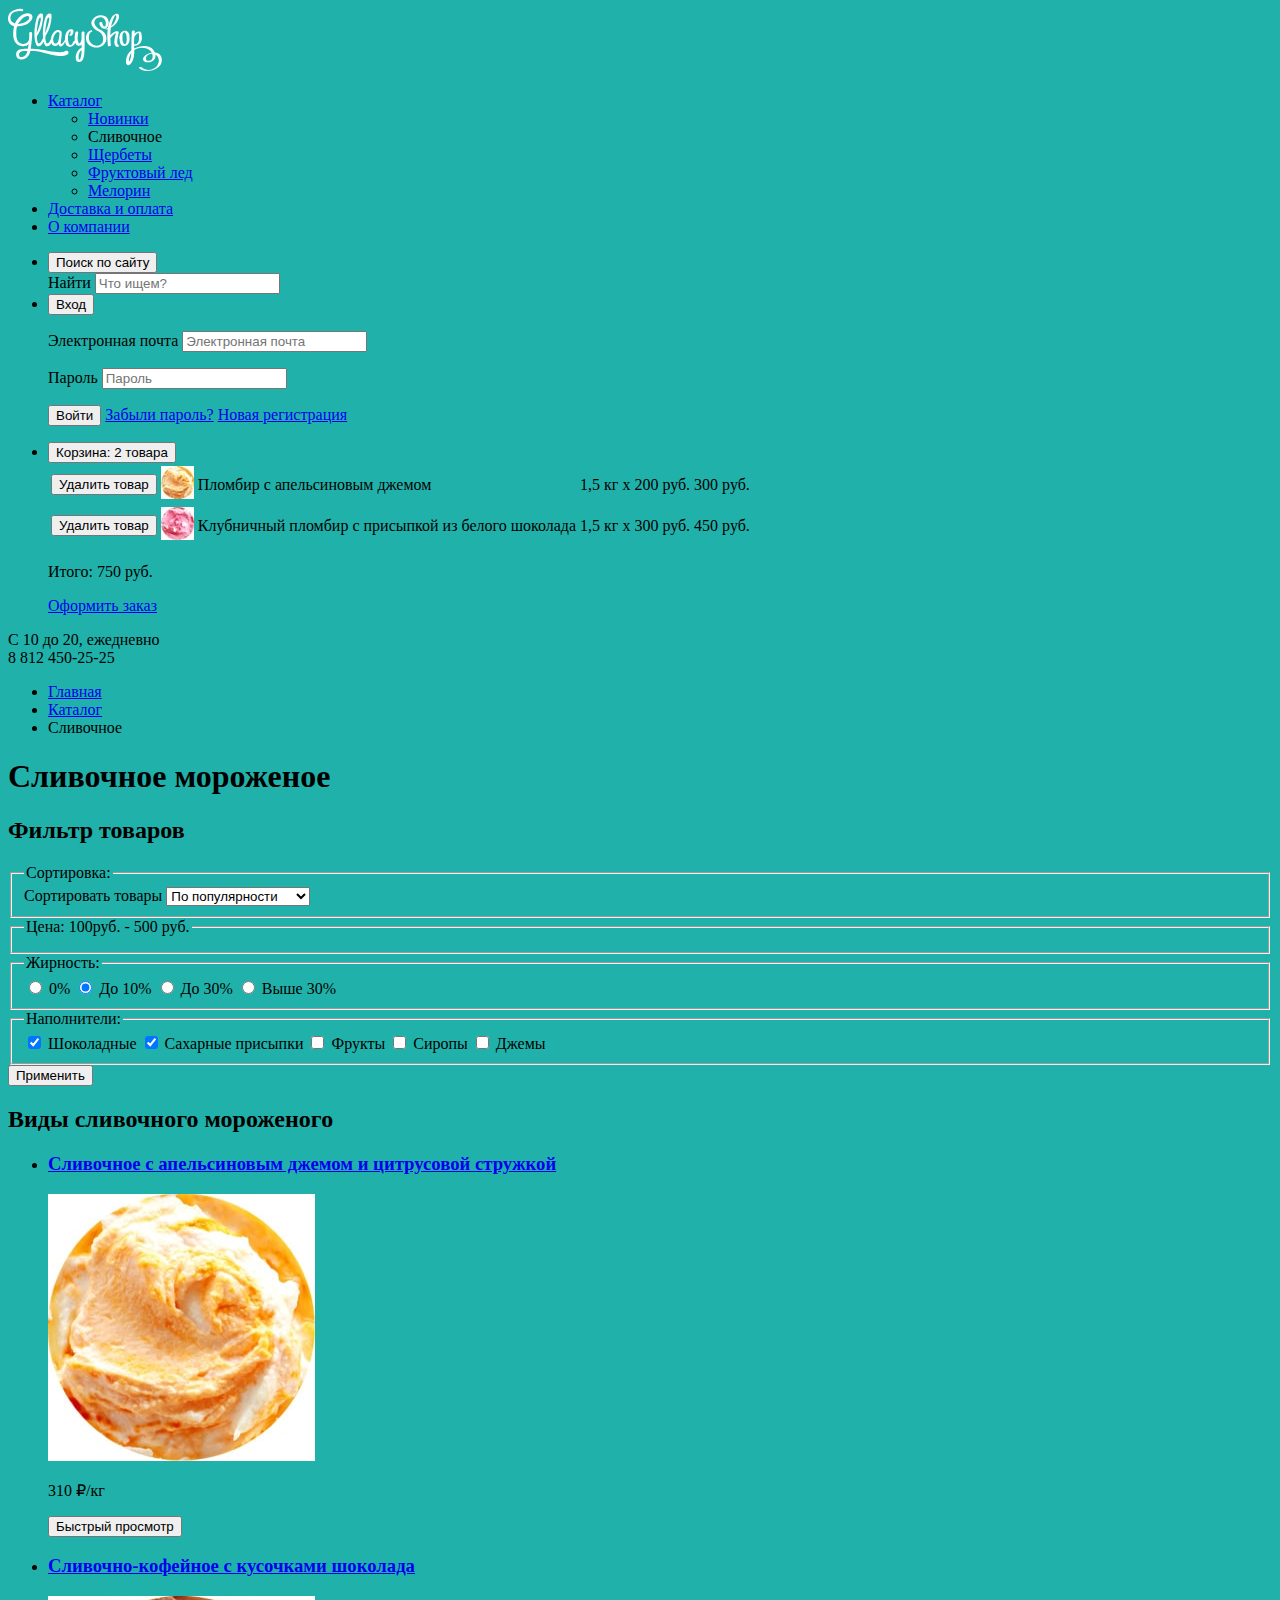
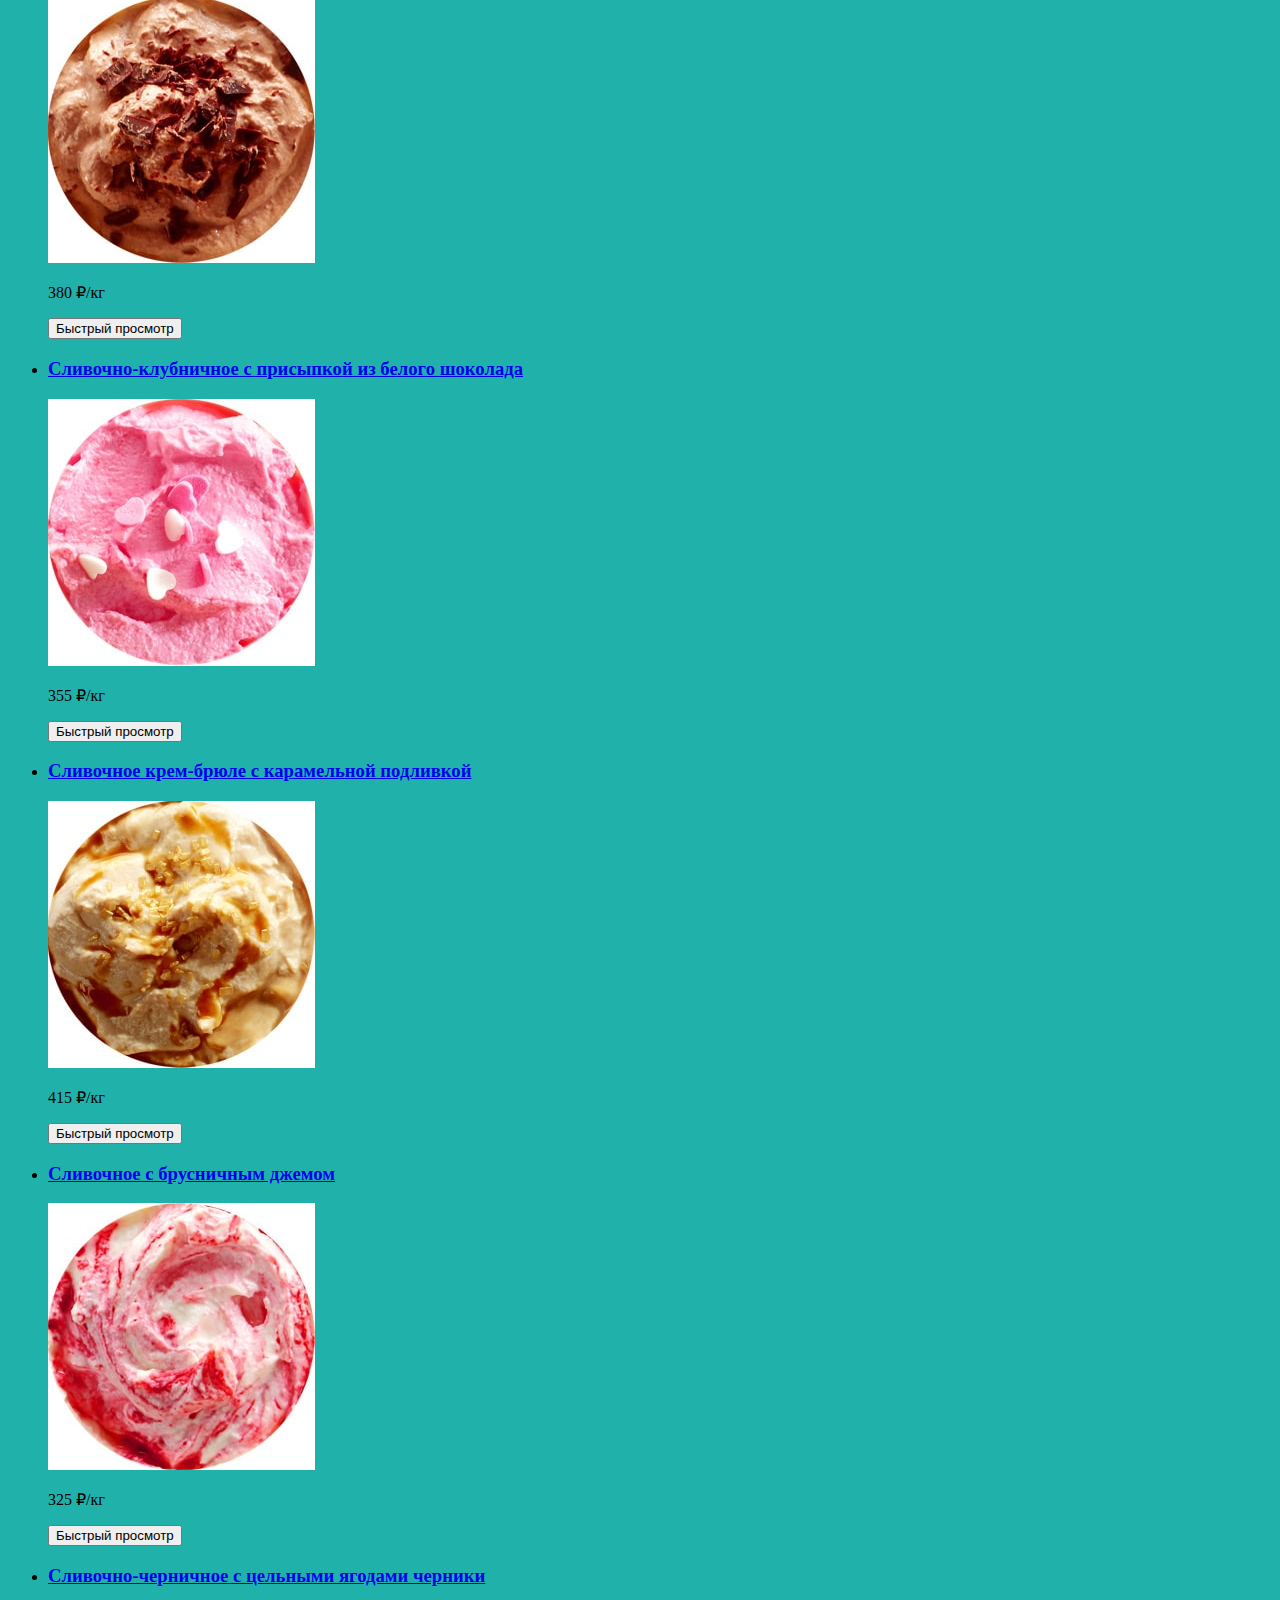
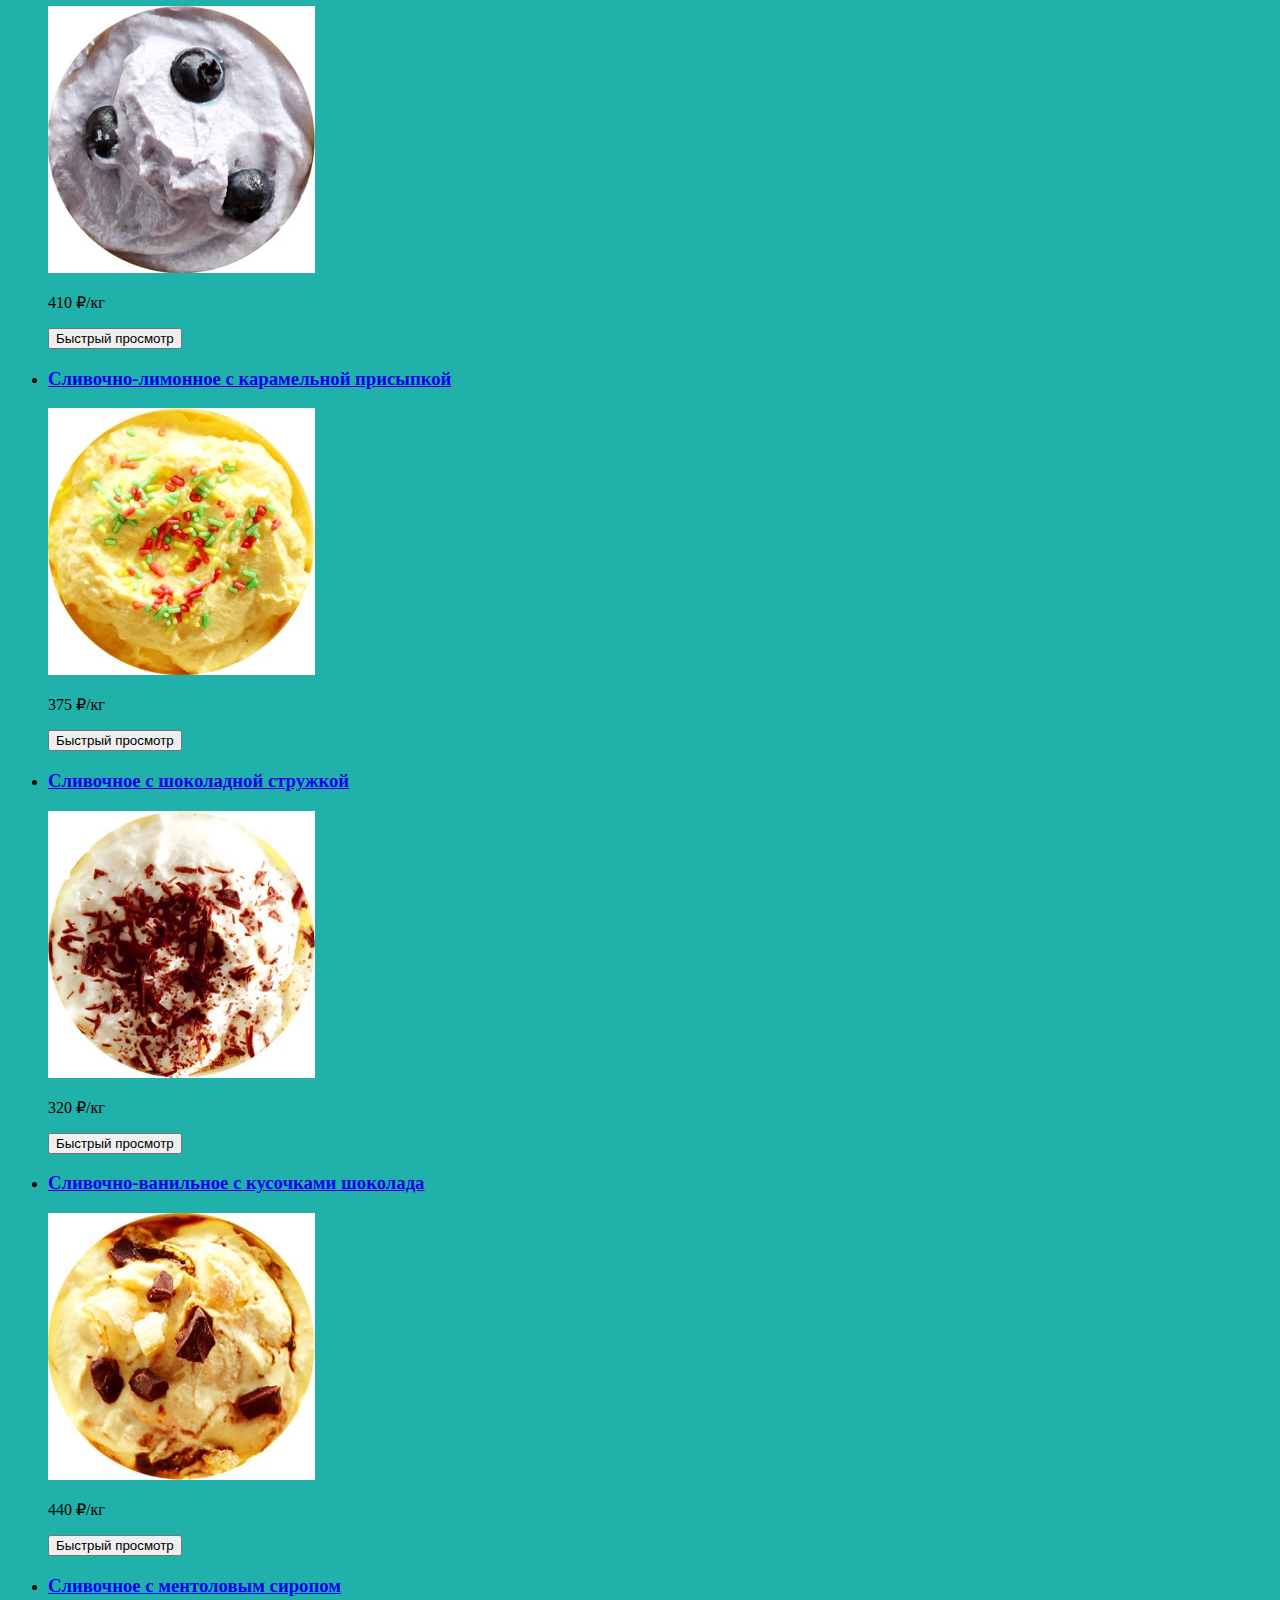
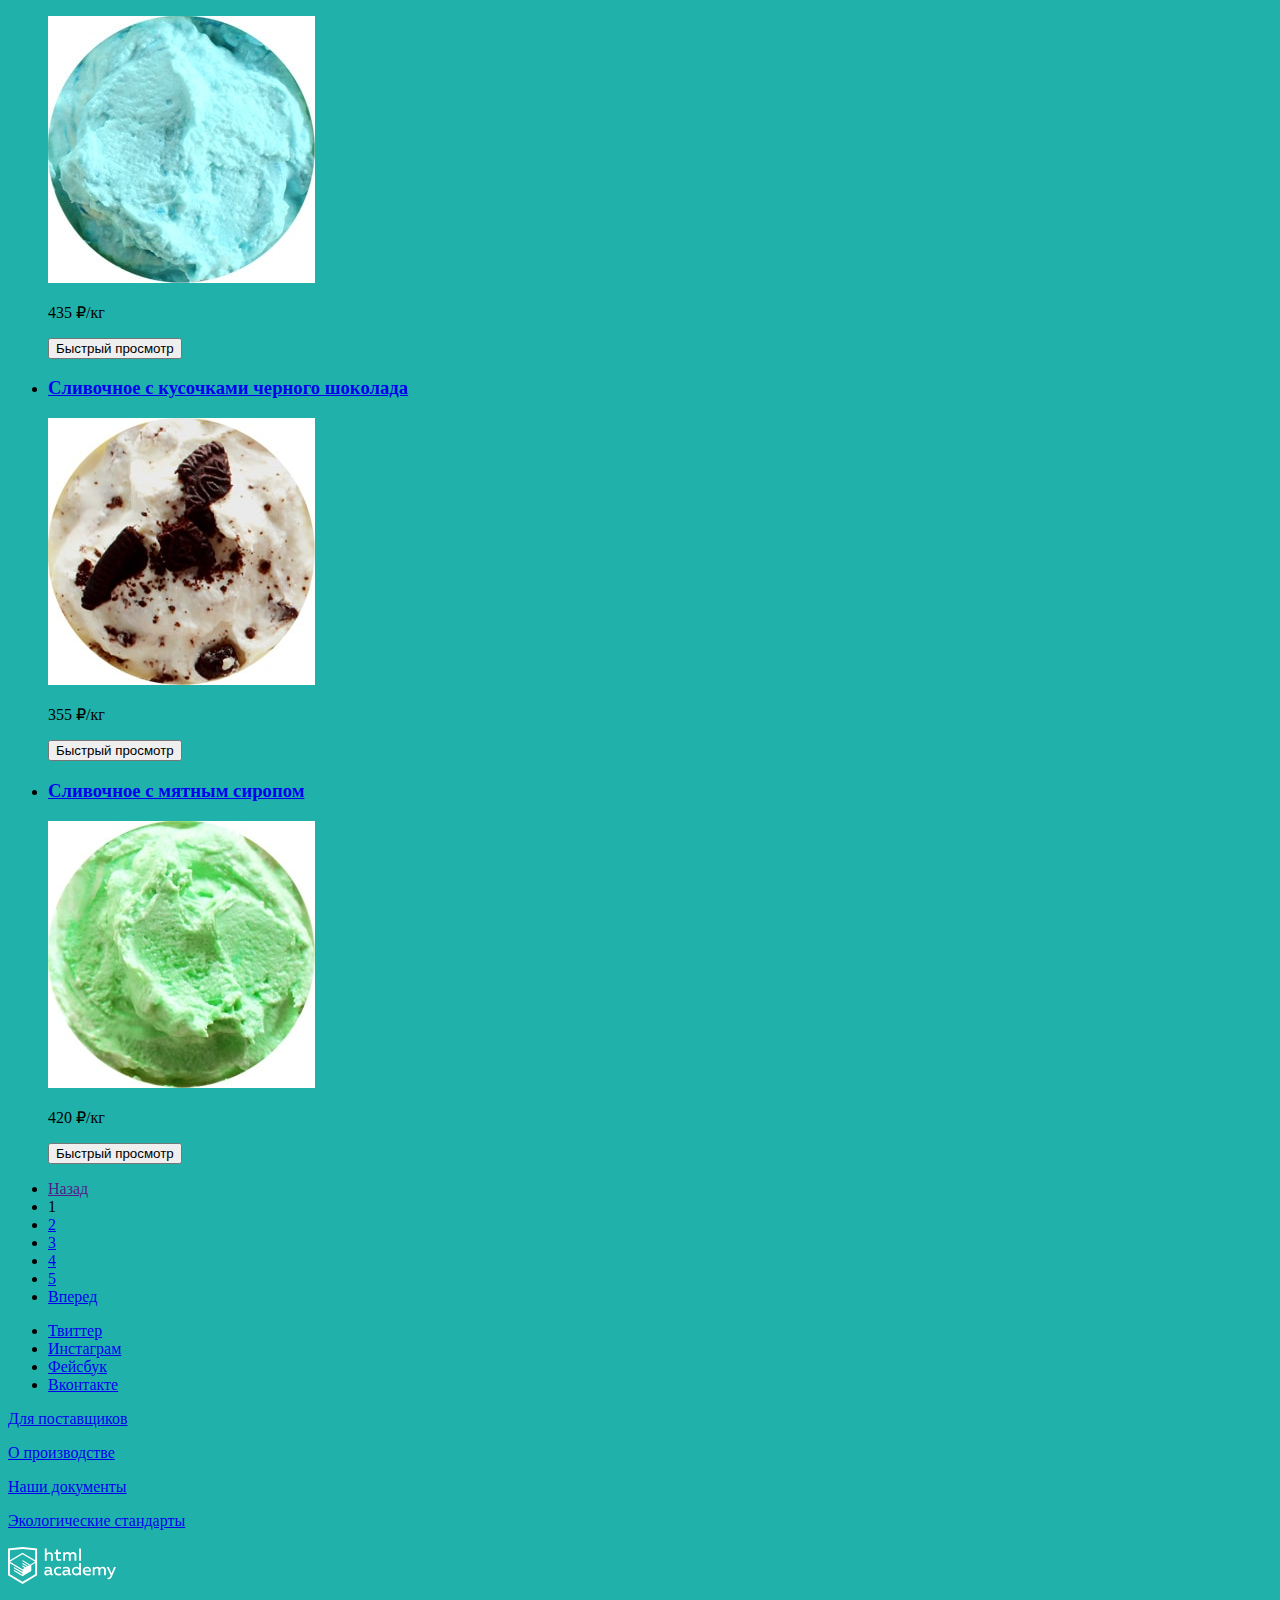
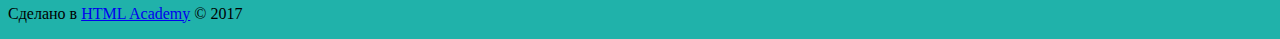
==== commit fcf07bc3: "Мелкие правки (имена классов и др.)" ====
--- a/catalog.html
+++ b/catalog.html
@@ -9,10 +9,10 @@
       <a class="gllacy-logo" href="index.html">
         <img src="img/gllacy-logo.svg" width="154" height="64" alt="Логотип магазина «Глэйси»">
       </a>
-      <nav class="site-navigation">
-        <ul class="main-navigation">
-          <li>
-            <a class="main-navigation-current" href="#">Каталог</a>
+      <nav class="main-navigation">
+        <ul class="site-navigation">
+          <li>
+            <a class="site-navigation-current" href="#">Каталог</a>
             <ul class="catalog-navigation">
               <li><a href="#">Новинки</a></li>
               <li><a class="catalog-navigation-current">Сливочное</a></li>
@@ -26,51 +26,51 @@
         </ul>
         <ul class="user-navigation">
           <li>
-            <button class="button button-search" type="button">Поиск по сайту</button>
-            <form class="form-search" action="https://echo.htmlacademy.ru" method="get">
-              <label class="visually-hidden">Найти</label>
-              <input class="form-search-field" type="search" name="search-field" id="search-field" placeholder="Что ищем?">
+            <button class="white-button search-button" type="button">Поиск по сайту</button>
+            <form class="search-form" action="https://echo.htmlacademy.ru" method="get">
+              <label class="visually-hidden" for="search-field-id">Найти</label>
+              <input class="form-field search-form-field" type="search" name="search-field" id="search-field-id" placeholder="Что ищем?">
             </form>
           </li>
           <li>
-            <button class="button button-login" type="button">Вход</button>
-            <form class="form-login" action="https://echo.htmlacademy.ru" method="post">
+            <button class="white-button login-button" type="button">Вход</button>
+            <form class="login-form" action="https://echo.htmlacademy.ru" method="post">
               <p>
-                <label class="visually-hidden" for="login-email-field">Электронная почта</label>
-                <input class="form-login-email" type="email" name="login-email-field" id="login-email-field" placeholder="Электронная почта">
+                <label class="visually-hidden" for="login-email-field-id">Электронная почта</label>
+                <input class="form-field login-form-email" type="email" name="login-email-field" id="login-email-field-id" placeholder="Электронная почта">
               </p>
               <p>
-                <label class="visually-hidden" for="login-password-field">Пароль</label>
-                <input class="form-login-password" type="password" name="login-password-field" id="login-password-field" placeholder="Пароль">
+                <label class="visually-hidden" for="login-password-field-id">Пароль</label>
+                <input class="form-field login-form-password" type="password" name="login-password-field" id="login-password-field-id" placeholder="Пароль">
               </p>
               <p>
-                <button class="button form-login-button" type="submit">Войти</button>
-                <span><a class="" href="#">Забыли пароль?</a></span>
-                <span><a class="" href="#">Новая регистрация</a></span>
+                <button class="red-button login-form-button" type="submit">Войти</button>
+                <span><a class="login-form-link" href="#">Забыли пароль?</a></span>
+                <span><a class="login-form-link" href="#">Новая регистрация</a></span>
               </p>
             </form>
           </li>
           <li>
-            <button class="button button-cart" type="button"><span>Корзина: </span>2 товара</button>
+            <button class="white-button cart-button" type="button"><span>Корзина: </span>2 товара</button>
             <section class="cart">
               <table class="cart-table">
                 <tr>
                   <td><button class="cart-delete-item" type="button">Удалить товар</button></td>
-                  <td><img src="img/cart-item-1.jpg" width="33" height="33" alt="Фото пломбира с апельсиновым джемом"></td>
+                  <td><img src="img/cart-item-1.jpg" width="33" height="33" alt="Пломбир с апельсиновым джемом"></td>
                   <td>Пломбир с апельсиновым джемом</td>
                   <td>1,5 кг x <span class="cart-price-per-kg">200 руб.</span></td>
                   <td>300 руб.</td>
                 </tr>
                 <tr>
                   <td><button class="cart-delete-item" type="button">Удалить товар</button></td>
-                  <td><img src="img/cart-item-2.jpg" width="33" height="33" alt="Фото клубничного пломбира с присыпкой из белого шоколада"></td>
+                  <td><img src="img/cart-item-2.jpg" width="33" height="33" alt="Клубничный пломбир с присыпкой из белого шоколада"></td>
                   <td>Клубничный пломбир с присыпкой из белого шоколада</td>
                   <td>1,5 кг x <span class="cart-price-per-kg">300 руб.</span></td>
                   <td>450 руб.</td>
                 </tr>
               </table>
               <p class="cart-sum">Итого: 750 руб.</p>
-              <a class="button" href="#">Оформить заказ</a>
+              <a class="red-button cart-order-button" href="#">Оформить заказ</a>
             </section>
           </li>
         </ul>
@@ -90,45 +90,45 @@
       <section class="filter">
         <h2 class="visually-hidden">Фильтр товаров</h2>
         <form class="filter-form" action="https://echo.htmlacademy.ru" method="get">
-          <fieldset class="filter-form-sorting">
+          <fieldset class="filter-form-fieldset filter-form-sorting">
             <legend>Сортировка:</legend>
-            <label class="visually-hidden">Сортировать товары</label>
-            <select class="filter-form-sorting" name="product-sorting" id="product-sorting">
-              <option value="by-popularity" selected>по популярности</option>
-              <option value="low-priced-first">сначала недорогие</option>
-              <option value="high-priced-first">сначала дорогие</option>
-              <option value="by-fat-content">по жирности</option>
+            <label class="visually-hidden" for="product-sorting-id">Сортировать товары</label>
+            <select class="filter-form-sorting" name="product-sorting" id="product-sorting-id">
+              <option value="by-popularity" selected>По популярности</option>
+              <option value="low-priced-first">Сначала недорогие</option>
+              <option value="high-priced-first">Сначала дорогие</option>
+              <option value="by-fat-content">По жирности</option>
             </select>
           </fieldset>
-          <fieldset class="filter-form-price">
+          <fieldset class="filter-form-fieldset filter-form-price">
             <legend>Цена: 100руб. - 500 руб.</legend>
             <div class="price-controls"></div>
           </fieldset>
-          <fieldset class="filter-form-fatcontent">
+          <fieldset class="filter-form-fieldset filter-form-fatcontent">
             <legend>Жирность:</legend>
-            <input class="filter-form-fatcontent visually-hidden" type="radio" name="fatcontent" id="fatcontent-0" value="0">
-            <label for="fatcontent-0">0%</label>
-            <input class="filter-form-fatcontent visually-hidden" type="radio" name="fatcontent" id="fatcontent-under10" value="under 10" checked>
-            <label for="fatcontent-under10">до 10%</label>
-            <input class="filter-form-fatcontent visually-hidden" type="radio" name="fatcontent" id="fatcontent-under30" value="under 30">
-            <label for="fatcontent-under30">до 30%</label>
-            <input class="filter-form-fatcontent visually-hidden" type="radio" name="fatcontent" id="fatcontent-above30" value="above 30">
-            <label for="fatcontent-above30">выше 30%</label>
-          </fieldset>
-          <fieldset class="filter-form-fillings">
+            <input class="filter-form-fatcontent visually-hidden" type="radio" name="fatcontent" id="fatcontent-0-id" value="0">
+            <label for="fatcontent-0-id">0%</label>
+            <input class="filter-form-fatcontent visually-hidden" type="radio" name="fatcontent" id="fatcontent-under10-id" value="under 10" checked>
+            <label for="fatcontent-under10-id">До 10%</label>
+            <input class="filter-form-fatcontent visually-hidden" type="radio" name="fatcontent" id="fatcontent-under30-id" value="under 30">
+            <label for="fatcontent-under30-id">До 30%</label>
+            <input class="filter-form-fatcontent visually-hidden" type="radio" name="fatcontent" id="fatcontent-above30-id" value="above 30">
+            <label for="fatcontent-above30-id">Выше 30%</label>
+          </fieldset>
+          <fieldset class="filter-form-fieldset filter-form-fillings">
             <legend>Наполнители:</legend>
-            <input class="filter-form-fillings visually-hidden" type="checkbox" name="fillings-chocolate" id="fillings-chocolate" checked>
-            <label for="fillings-chocolate">шоколадные</label>
-            <input class="filter-form-fillings visually-hidden" type="checkbox" name="fillings-sugar" id="fillings-sugar" checked>
-            <label for="fillings-sugar">сахарные присыпки</label>
-            <input class="filter-form-fillings visually-hidden" type="checkbox" name="fillings-fruit" id="fillings-fruit">
-            <label for="fillings-fruit">фрукты</label>
-            <input class="filter-form-fillings visually-hidden" type="checkbox" name="fillings-syrup" id="fillings-syrup">
-            <label for="fillings-syrup">сиропы</label>
-            <input class="filter-form-fillings visually-hidden" type="checkbox" name="fillings-jam" id="fillings-jam">
-            <label for="fillings-jam">джемы</label>
-          </fieldset>
-          <button class="button" type="submit">Применить</button>
+            <input class="filter-form-fillings visually-hidden" type="checkbox" name="fillings-chocolate" id="fillings-chocolate-id" checked>
+            <label for="fillings-chocolate-id">Шоколадные</label>
+            <input class="filter-form-fillings visually-hidden" type="checkbox" name="fillings-sugar" id="fillings-sugar-id" checked>
+            <label for="fillings-sugar-id">Сахарные присыпки</label>
+            <input class="filter-form-fillings visually-hidden" type="checkbox" name="fillings-fruit" id="fillings-fruit-id">
+            <label for="fillings-fruit-id">Фрукты</label>
+            <input class="filter-form-fillings visually-hidden" type="checkbox" name="fillings-syrup" id="fillings-syrup-id">
+            <label for="fillings-syrup-id">Сиропы</label>
+            <input class="filter-form-fillings visually-hidden" type="checkbox" name="fillings-jam" id="fillings-jam-id">
+            <label for="fillings-jam-id">Джемы</label>
+          </fieldset>
+          <button class="red-button filter-form-button" type="submit">Применить</button>
         </form>
       </section>
       <section class="catalog">
@@ -137,98 +137,98 @@
           <li class="catalog-item">
             <h3><a href="#">Сливочное с апельсиновым джемом и цитрусовой стружкой</a></h3>
             <p class="catalog-item-image">
-              <img src="img/product-photo-1.jpg" width="267" height="267" alt="Фото сливочного мороженого с апельсиновым джемом и цитрусовой стружкой">
+              <img src="img/product-photo-1.jpg" width="267" height="267" alt="Сливочное мороженое с апельсиновым джемом и цитрусовой стружкой">
             </p>
             <p class="catalog-item-price">310 ₽<span class="per-kg">/кг</span></p>
-            <button class="button button-quickview" type="button">Быстрый просмотр</button>
+            <button class="red-button quickview-button" type="button">Быстрый просмотр</button>
           </li>
           <li class="catalog-item">
             <h3><a href="#">Сливочно-кофейное с кусочками шоколада</a></h3>
             <p class="catalog-item-image">
-              <img src="img/product-photo-2.jpg" width="267" height="267" alt="Фото сливочно-кофейного мороженого с кусочками шоколада">
+              <img src="img/product-photo-2.jpg" width="267" height="267" alt="Сливочно-кофейное мороженое с кусочками шоколада">
             </p>
             <p class="catalog-item-price">380 ₽<span class="per-kg">/кг</span></p>
-            <button class="button button-quickview" type="button">Быстрый просмотр</button>
+            <button class="red-button quickview-button" type="button">Быстрый просмотр</button>
           </li>
           <li class="catalog-item">
             <h3><a href="#">Сливочно-клубничное с присыпкой из белого шоколада</a></h3>
             <p class="catalog-item-image">
-              <img src="img/product-photo-3.jpg" width="267" height="267" alt="Фото сливочно-клубничного мороженого с присыпкой из белого шоколада">
+              <img src="img/product-photo-3.jpg" width="267" height="267" alt="Сливочно-клубничное мороженое с присыпкой из белого шоколада">
             </p>
             <p class="catalog-item-price">355 ₽<span class="per-kg">/кг</span></p>
-            <button class="button button-quickview" type="button">Быстрый просмотр</button>
+            <button class="red-button quickview-button" type="button">Быстрый просмотр</button>
           </li>
           <li class="catalog-item">
             <h3><a href="#">Сливочное крем-брюле с карамельной подливкой</a></h3>
             <p class="catalog-item-image">
-              <img src="img/product-photo-4.jpg" width="267" height="267" alt="Фото сливочного крем-брюле с карамельной подливкой">
+              <img src="img/product-photo-4.jpg" width="267" height="267" alt="Сливочное крем-брюле с карамельной подливкой">
             </p>
             <p class="catalog-item-price">415 ₽<span class="per-kg">/кг</span></p>
-            <button class="button button-quickview" type="button">Быстрый просмотр</button>
+            <button class="red-button quickview-button" type="button">Быстрый просмотр</button>
           </li>
           <li class="catalog-item">
             <h3><a href="#">Сливочное с брусничным джемом</a></h3>
             <p class="catalog-item-image">
-              <img src="img/product-photo-5.jpg" width="267" height="267" alt="Фото сливочного мороженого с брусничным джемом">
+              <img src="img/product-photo-5.jpg" width="267" height="267" alt="Сливочное мороженое с брусничным джемом">
             </p>
             <p class="catalog-item-price">325 ₽<span class="per-kg">/кг</span></p>
-            <button class="button button-quickview" type="button">Быстрый просмотр</button>
+            <button class="red-button quickview-button" type="button">Быстрый просмотр</button>
           </li>
           <li class="catalog-item">
             <h3><a href="#">Сливочно-черничное с цельными ягодами черники</a></h3>
             <p class="catalog-item-image">
-              <img src="img/product-photo-6.jpg" width="267" height="267" alt="Фото сливочно-черничного мороженого с цельными ягодами черники">
+              <img src="img/product-photo-6.jpg" width="267" height="267" alt="Сливочно-черничное мороженое с цельными ягодами черники">
             </p>
             <p class="catalog-item-price">410 ₽<span class="per-kg">/кг</span></p>
-            <button class="button button-quickview" type="button">Быстрый просмотр</button>
+            <button class="red-button quickview-button" type="button">Быстрый просмотр</button>
           </li>
           <li class="catalog-item">
             <h3><a href="#">Сливочно-лимонное с карамельной присыпкой</a></h3>
             <p class="catalog-item-image">
-              <img src="img/product-photo-7.jpg" width="267" height="267" alt="Фото сливочно-лимонного мороженого с карамельной присыпкой">
+              <img src="img/product-photo-7.jpg" width="267" height="267" alt="Сливочно-лимонное мороженое с карамельной присыпкой">
             </p>
             <p class="catalog-item-price">375 ₽<span class="per-kg">/кг</span></p>
-            <button class="button button-quickview" type="button">Быстрый просмотр</button>
+            <button class="red-button quickview-button" type="button">Быстрый просмотр</button>
           </li>
           <li class="catalog-item">
             <h3><a href="#">Сливочное с шоколадной стружкой</a></h3>
             <p class="catalog-item-image">
-              <img src="img/product-photo-8.jpg" width="267" height="267" alt="Фото сливочного мороженого с шоколадной стружкой">
+              <img src="img/product-photo-8.jpg" width="267" height="267" alt="Сливочное мороженое с шоколадной стружкой">
             </p>
             <p class="catalog-item-price">320 ₽<span class="per-kg">/кг</span></p>
-            <button class="button button-quickview" type="button">Быстрый просмотр</button>
+            <button class="red-button quickview-button" type="button">Быстрый просмотр</button>
           </li>
           <li class="catalog-item">
             <h3><a href="#">Сливочно-ванильное с кусочками шоколада</a></h3>
             <p class="catalog-item-image">
-              <img src="img/product-photo-9.jpg" width="267" height="267" alt="Фото сливочно-ванильного мороженого с кусочками шоколада">
+              <img src="img/product-photo-9.jpg" width="267" height="267" alt="Сливочно-ванильное мороженое с кусочками шоколада">
             </p>
             <p class="catalog-item-price">440 ₽<span class="per-kg">/кг</span></p>
-            <button class="button button-quickview" type="button">Быстрый просмотр</button>
+            <button class="red-button quickview-button" type="button">Быстрый просмотр</button>
           </li>
           <li class="catalog-item">
             <h3><a href="#">Сливочное с ментоловым сиропом</a></h3>
             <p class="catalog-item-image">
-              <img src="img/product-photo-10.jpg" width="267" height="267" alt="Фото сливочного мороженого с ментоловым сиропом">
+              <img src="img/product-photo-10.jpg" width="267" height="267" alt="Сливочное мороженое с ментоловым сиропом">
             </p>
             <p class="catalog-item-price">435 ₽<span class="per-kg">/кг</span></p>
-            <button class="button button-quickview" type="button">Быстрый просмотр</button>
+            <button class="red-button quickview-button" type="button">Быстрый просмотр</button>
           </li>
           <li class="catalog-item">
             <h3><a href="#">Сливочное с кусочками черного шоколада</a></h3>
             <p class="catalog-item-image">
-              <img src="img/product-photo-11.jpg" width="267" height="267" alt="Фото сливочного мороженого с кусочками черного шоколада">
+              <img src="img/product-photo-11.jpg" width="267" height="267" alt="Сливочное мороженое с кусочками черного шоколада">
             </p>
             <p class="catalog-item-price">355 ₽<span class="per-kg">/кг</span></p>
-            <button class="button button-quickview" type="button">Быстрый просмотр</button>
+            <button class="red-button quickview-button" type="button">Быстрый просмотр</button>
           </li>
           <li class="catalog-item">
             <h3><a href="#">Сливочное с мятным сиропом</a></h3>
             <p class="catalog-item-image">
-              <img src="img/product-photo-12.jpg" width="267" height="267" alt="Фото сливочного мороженого с мятным сиропом">
+              <img src="img/product-photo-12.jpg" width="267" height="267" alt="Сливочное мороженое с мятным сиропом">
             </p>
             <p class="catalog-item-price">420 ₽<span class="per-kg">/кг</span></p>
-            <button class="button button-quickview" type="button">Быстрый просмотр</button>
+            <button class="red-button quickview-button" type="button">Быстрый просмотр</button>
           </li>
         </ul>
         <ul class="pagination-list">
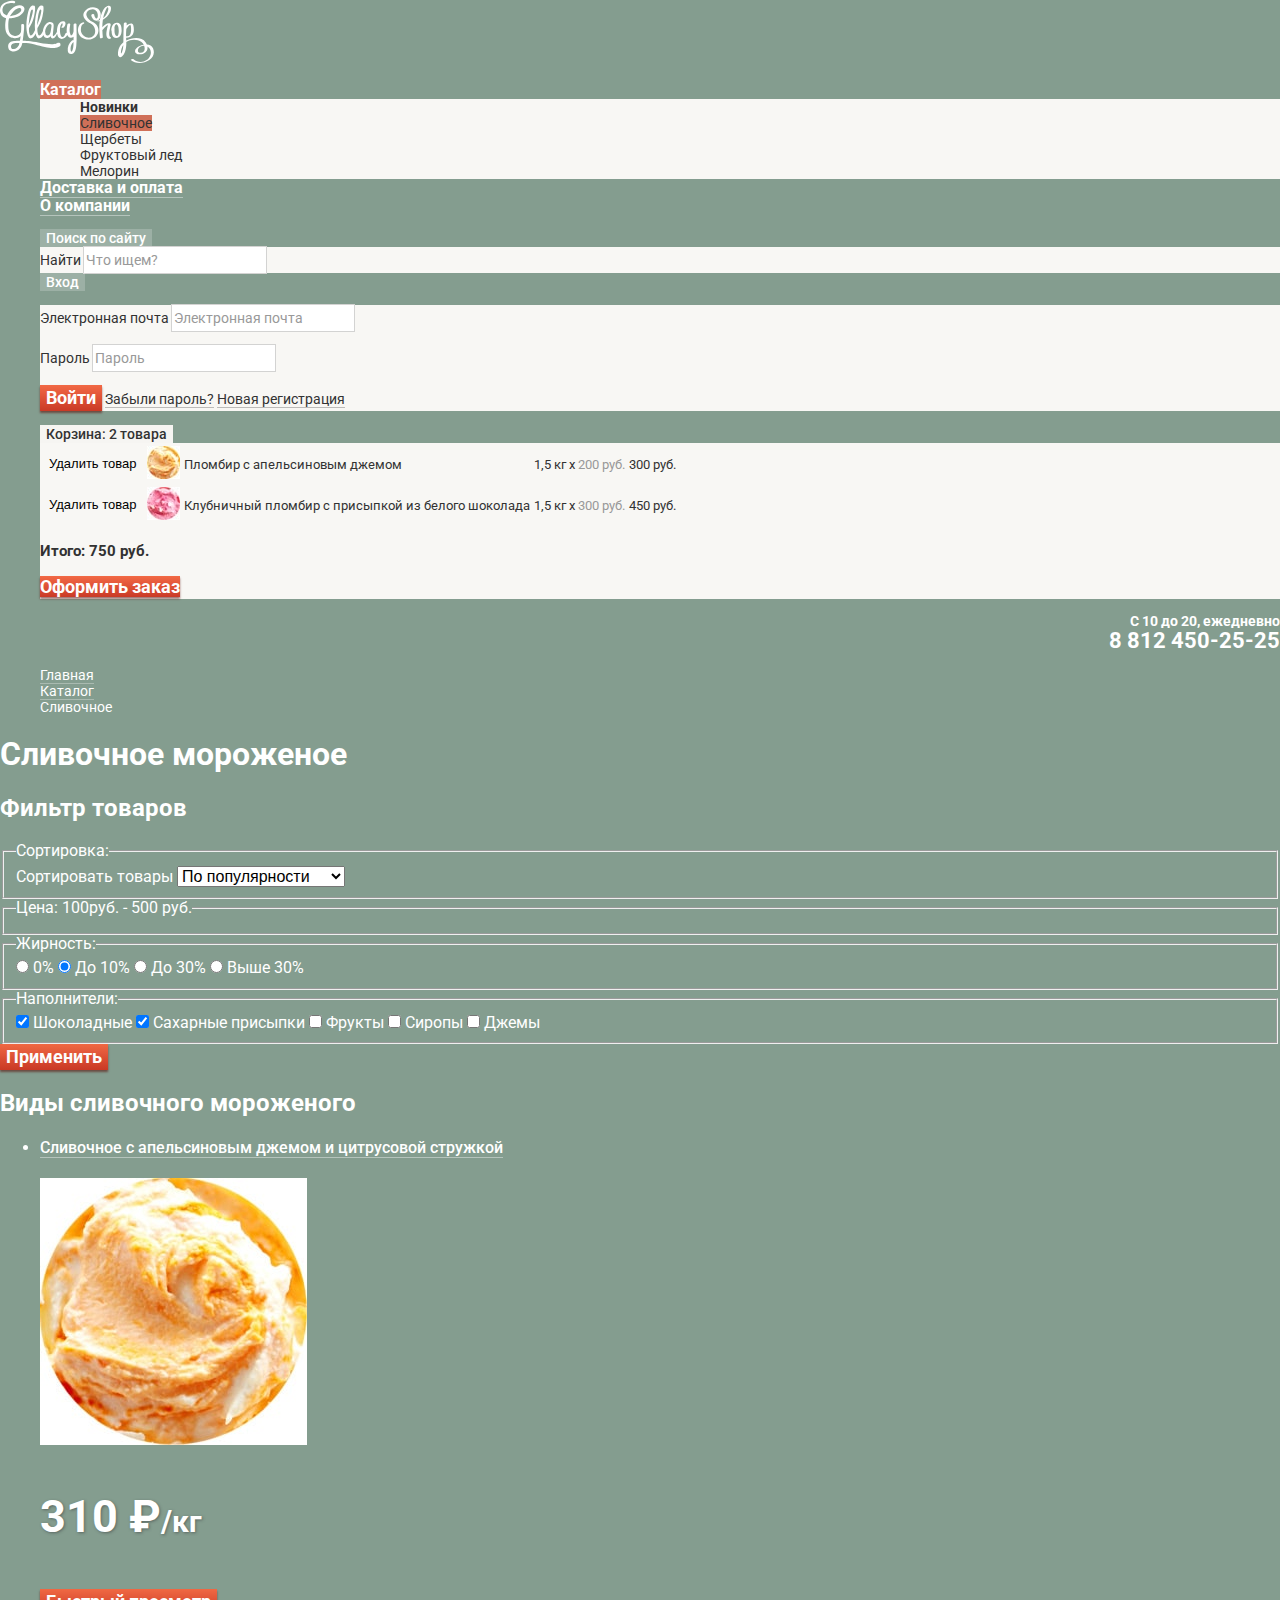
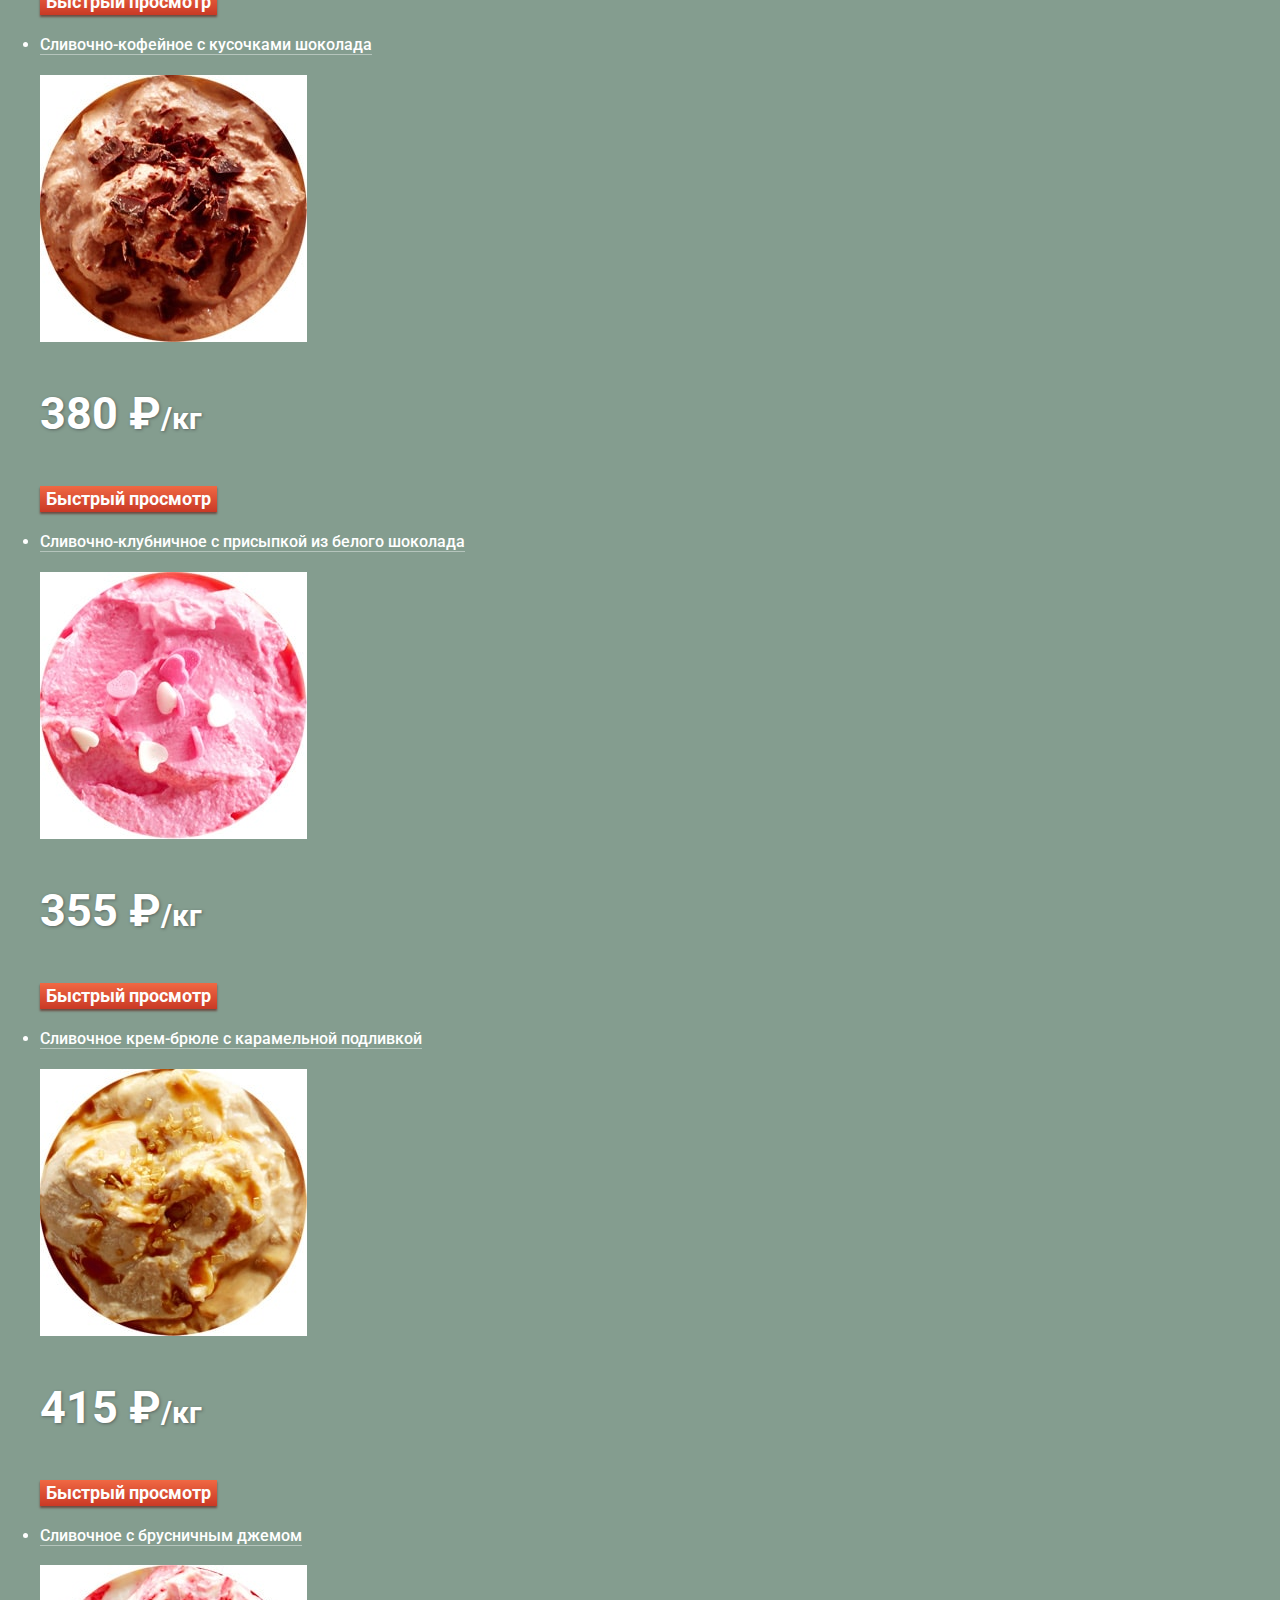
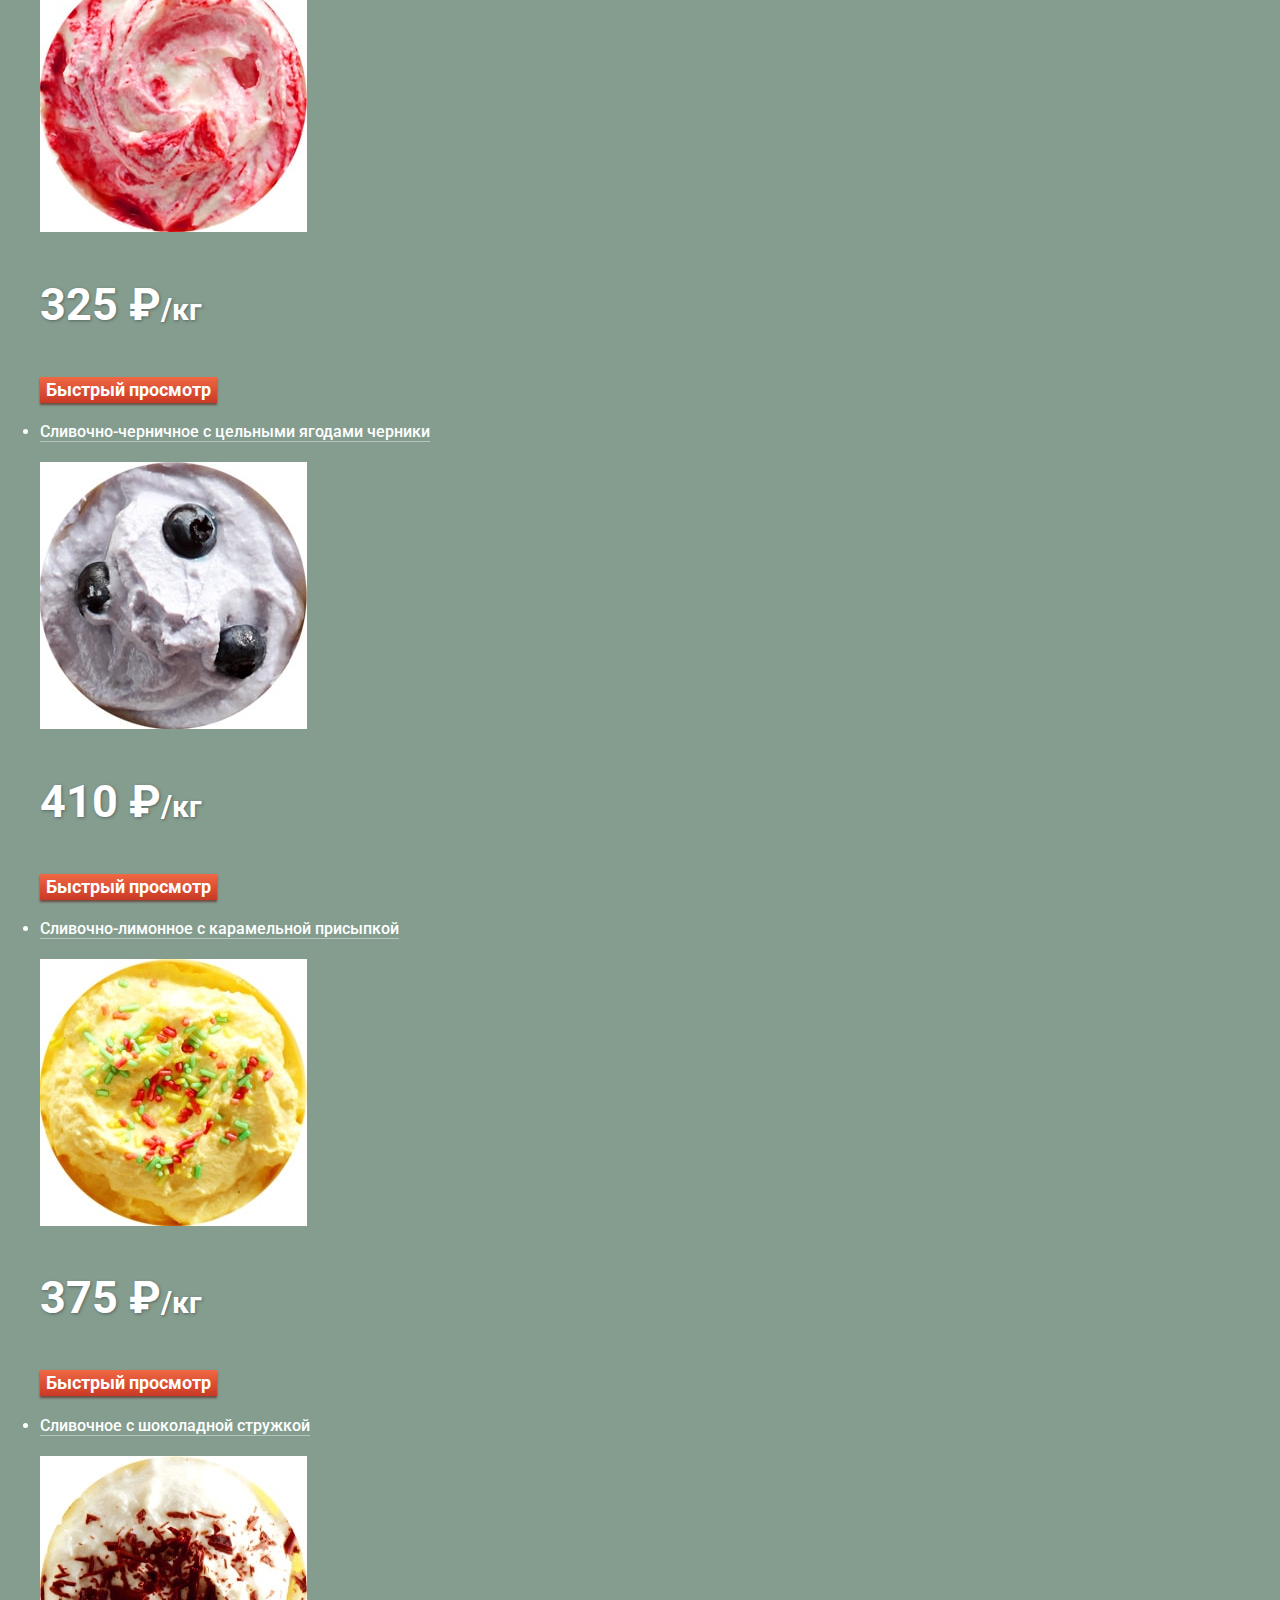
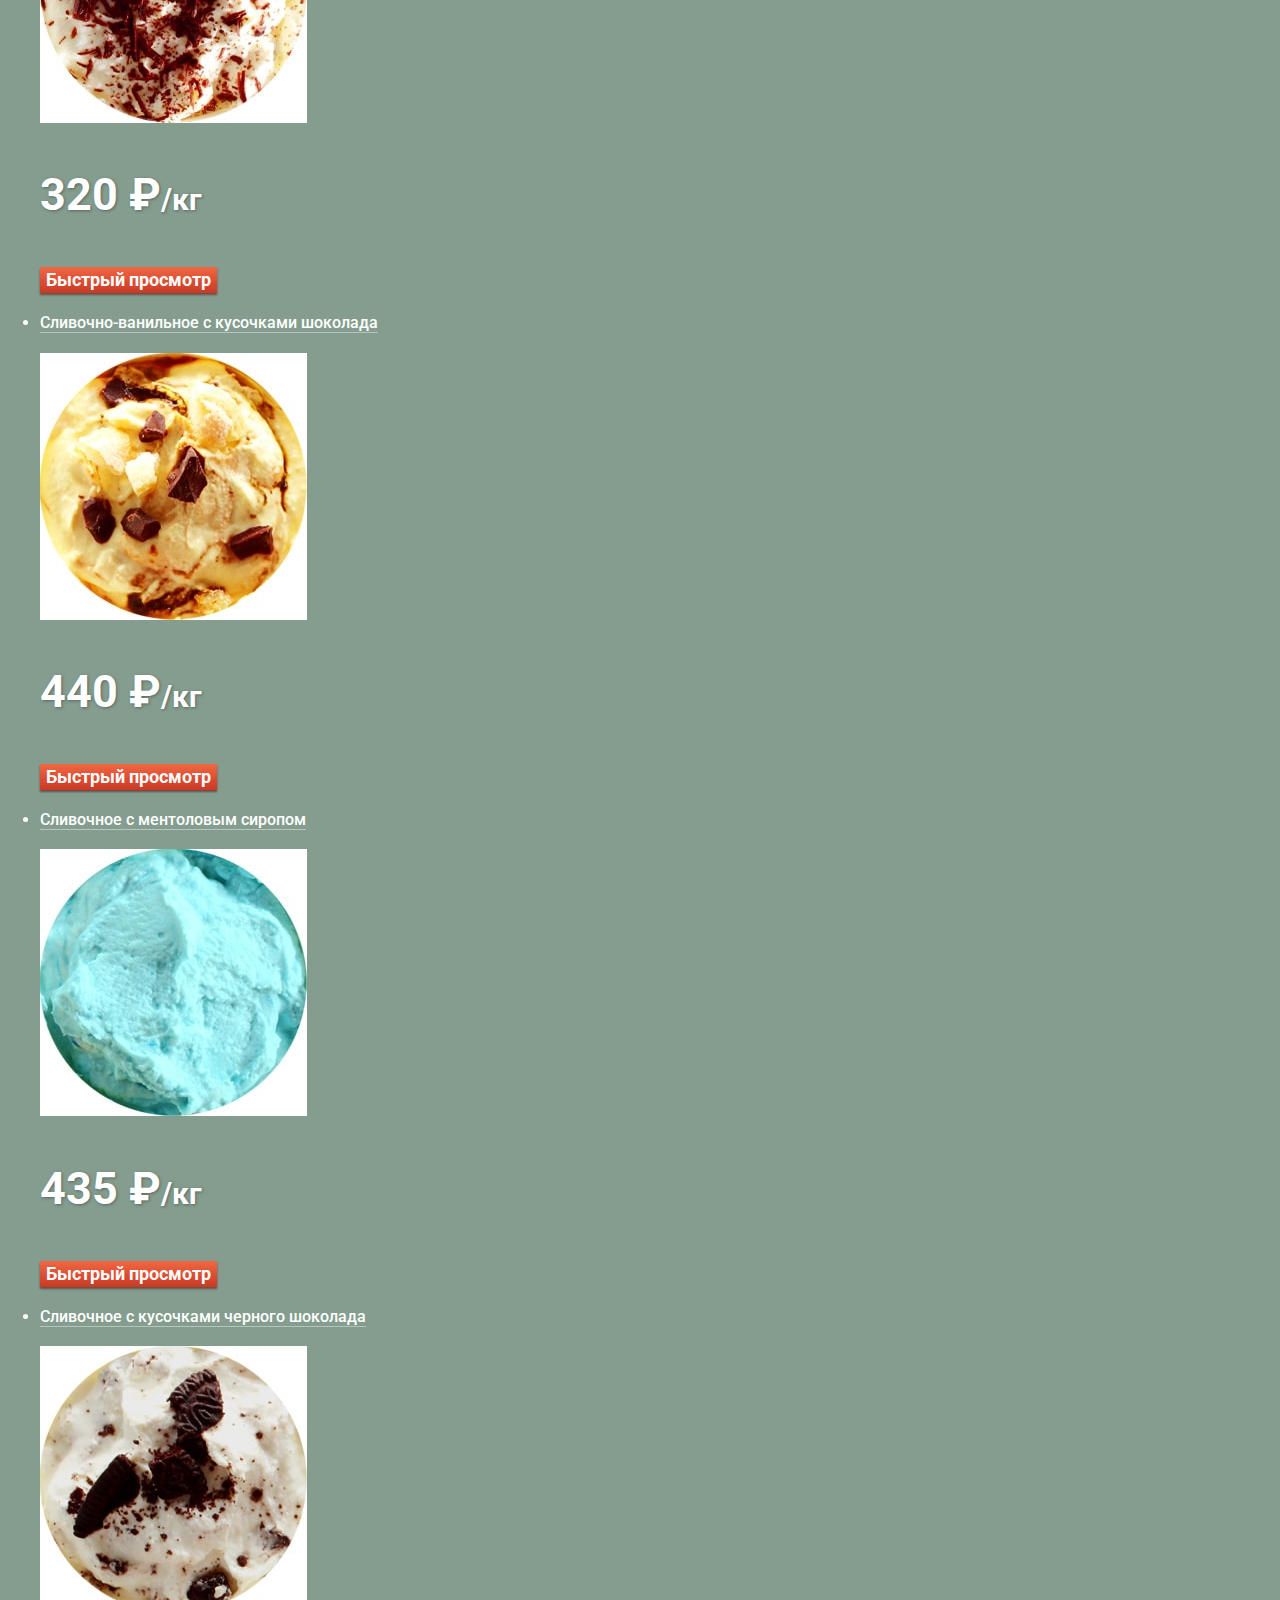
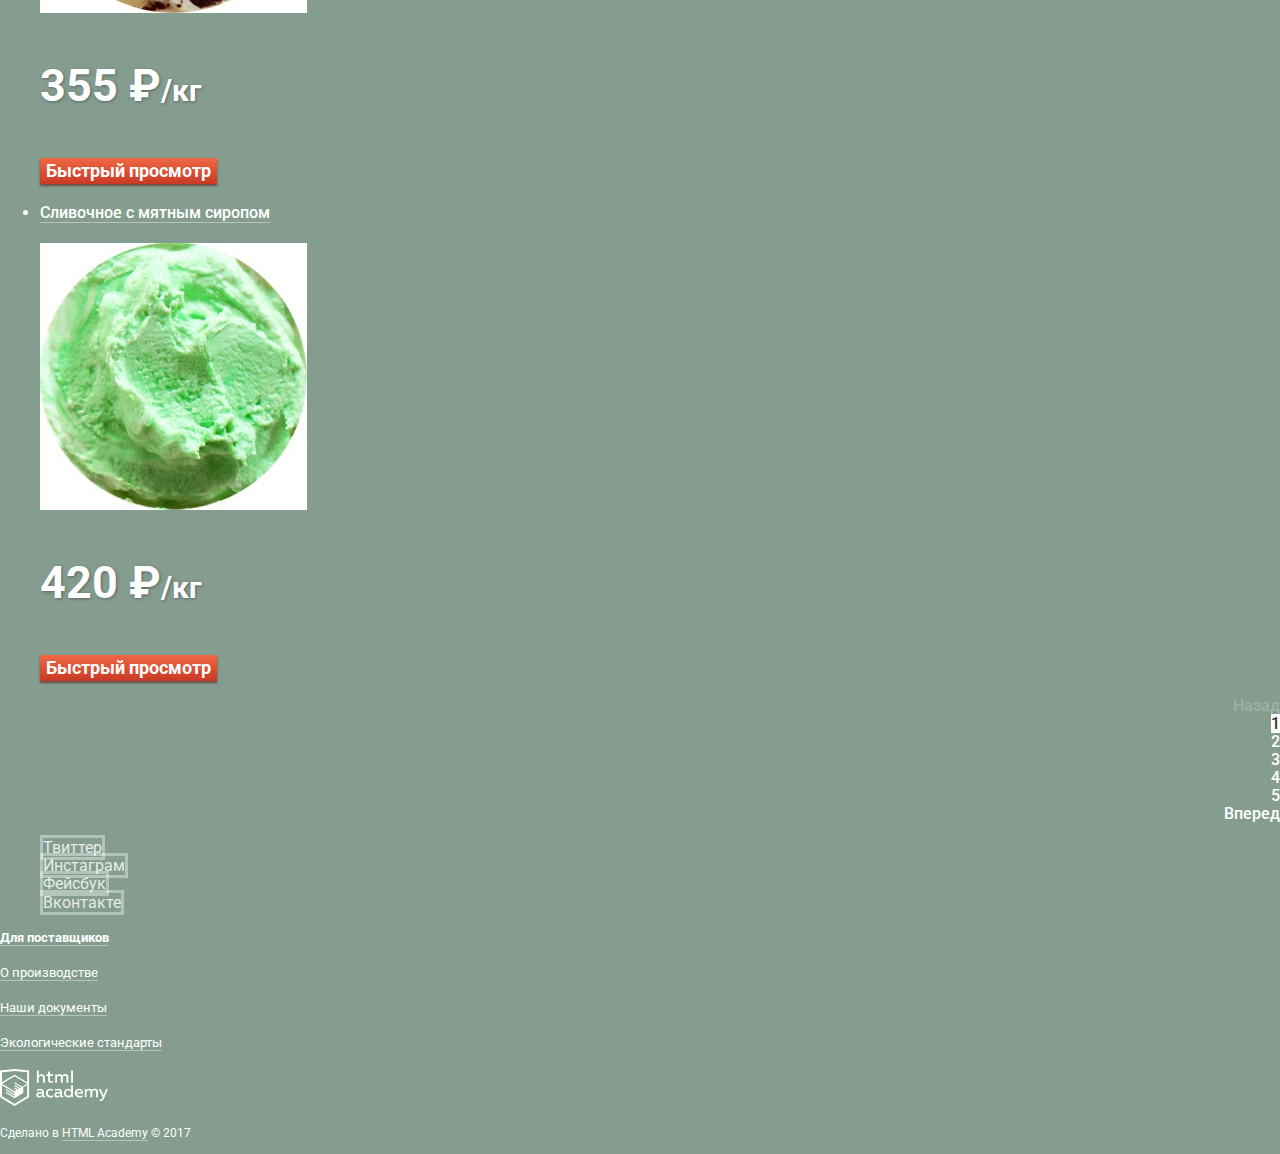
==== commit 9aff9026: "Базовая стилизация главной страницы" ====
--- a/catalog.html
+++ b/catalog.html
@@ -3,38 +3,41 @@
   <head>
     <meta charset="utf-8">
     <title>Сливочное мороженое - Каталог - HTML Academy: Глейси</title>
+    <link href="css/normalize.css" rel="stylesheet">
+    <link href="css/style.css" rel="stylesheet">
+    <link href="https://fonts.googleapis.com/css?family=Roboto:400,500,700&amp;subset=cyrillic" rel="stylesheet">
   </head>
-  <body style="background-color: lightseagreen"> <!-- временно изменен цвет фона -->
+  <body>
     <header class="main-header">
       <a class="gllacy-logo" href="index.html">
         <img src="img/gllacy-logo.svg" width="154" height="64" alt="Логотип магазина «Глэйси»">
       </a>
       <nav class="main-navigation">
         <ul class="site-navigation">
-          <li>
-            <a class="site-navigation-current" href="#">Каталог</a>
-            <ul class="catalog-navigation">
-              <li><a href="#">Новинки</a></li>
+          <li class="site-navigation-catalog">
+            <a class="site-navigation-item site-navigation-current" href="#">Каталог</a>
+            <ul class="pop-up catalog-navigation">
+              <li class="catalog-navigation-new"><a href="#">Новинки</a></li>
               <li><a class="catalog-navigation-current">Сливочное</a></li>
               <li><a href="#">Щербеты</a></li>
               <li><a href="#">Фруктовый лед</a></li>
               <li><a href="#">Мелорин</a></li>
             </ul>
           </li>
-          <li><a href="#">Доставка и оплата</a></li>
-          <li><a href="#">О компании</a></li>
+          <li><a class="site-navigation-item" href="#">Доставка и оплата</a></li>
+          <li><a class="site-navigation-item" href="#">О компании</a></li>
         </ul>
         <ul class="user-navigation">
           <li>
-            <button class="white-button search-button" type="button">Поиск по сайту</button>
-            <form class="search-form" action="https://echo.htmlacademy.ru" method="get">
+            <button class="user-navigation-button search-button" type="button">Поиск по сайту</button>
+            <form class="pop-up search-form" action="https://echo.htmlacademy.ru" method="get">
               <label class="visually-hidden" for="search-field-id">Найти</label>
               <input class="form-field search-form-field" type="search" name="search-field" id="search-field-id" placeholder="Что ищем?">
             </form>
           </li>
           <li>
-            <button class="white-button login-button" type="button">Вход</button>
-            <form class="login-form" action="https://echo.htmlacademy.ru" method="post">
+            <button class="user-navigation-button login-button" type="button">Вход</button>
+            <form class="pop-up login-form" action="https://echo.htmlacademy.ru" method="post">
               <p>
                 <label class="visually-hidden" for="login-email-field-id">Электронная почта</label>
                 <input class="form-field login-form-email" type="email" name="login-email-field" id="login-email-field-id" placeholder="Электронная почта">
@@ -44,25 +47,25 @@
                 <input class="form-field login-form-password" type="password" name="login-password-field" id="login-password-field-id" placeholder="Пароль">
               </p>
               <p>
-                <button class="red-button login-form-button" type="submit">Войти</button>
+                <button class="button login-form-button" type="submit">Войти</button>
                 <span><a class="login-form-link" href="#">Забыли пароль?</a></span>
                 <span><a class="login-form-link" href="#">Новая регистрация</a></span>
               </p>
             </form>
           </li>
           <li>
-            <button class="white-button cart-button" type="button"><span>Корзина: </span>2 товара</button>
-            <section class="cart">
+            <button class="user-navigation-button cart-button cart-button-nonempty" type="button"><span>Корзина: </span>2 товара</button>
+            <section class="pop-up cart">
               <table class="cart-table">
                 <tr>
-                  <td><button class="cart-delete-item" type="button">Удалить товар</button></td>
+                  <td><button class="cart-delete-button" type="button">Удалить товар</button></td>
                   <td><img src="img/cart-item-1.jpg" width="33" height="33" alt="Пломбир с апельсиновым джемом"></td>
                   <td>Пломбир с апельсиновым джемом</td>
                   <td>1,5 кг x <span class="cart-price-per-kg">200 руб.</span></td>
                   <td>300 руб.</td>
                 </tr>
                 <tr>
-                  <td><button class="cart-delete-item" type="button">Удалить товар</button></td>
+                  <td><button class="cart-delete-button" type="button">Удалить товар</button></td>
                   <td><img src="img/cart-item-2.jpg" width="33" height="33" alt="Клубничный пломбир с присыпкой из белого шоколада"></td>
                   <td>Клубничный пломбир с присыпкой из белого шоколада</td>
                   <td>1,5 кг x <span class="cart-price-per-kg">300 руб.</span></td>
@@ -70,7 +73,7 @@
                 </tr>
               </table>
               <p class="cart-sum">Итого: 750 руб.</p>
-              <a class="red-button cart-order-button" href="#">Оформить заказ</a>
+              <a class="button cart-order-button" href="#">Оформить заказ</a>
             </section>
           </li>
         </ul>
@@ -128,7 +131,7 @@
             <input class="filter-form-fillings visually-hidden" type="checkbox" name="fillings-jam" id="fillings-jam-id">
             <label for="fillings-jam-id">Джемы</label>
           </fieldset>
-          <button class="red-button filter-form-button" type="submit">Применить</button>
+          <button class="button filter-form-button" type="submit">Применить</button>
         </form>
       </section>
       <section class="catalog">
@@ -140,7 +143,7 @@
               <img src="img/product-photo-1.jpg" width="267" height="267" alt="Сливочное мороженое с апельсиновым джемом и цитрусовой стружкой">
             </p>
             <p class="catalog-item-price">310 ₽<span class="per-kg">/кг</span></p>
-            <button class="red-button quickview-button" type="button">Быстрый просмотр</button>
+            <button class="button quickview-button" type="button">Быстрый просмотр</button>
           </li>
           <li class="catalog-item">
             <h3><a href="#">Сливочно-кофейное с кусочками шоколада</a></h3>
@@ -148,7 +151,7 @@
               <img src="img/product-photo-2.jpg" width="267" height="267" alt="Сливочно-кофейное мороженое с кусочками шоколада">
             </p>
             <p class="catalog-item-price">380 ₽<span class="per-kg">/кг</span></p>
-            <button class="red-button quickview-button" type="button">Быстрый просмотр</button>
+            <button class="button quickview-button" type="button">Быстрый просмотр</button>
           </li>
           <li class="catalog-item">
             <h3><a href="#">Сливочно-клубничное с присыпкой из белого шоколада</a></h3>
@@ -156,7 +159,7 @@
               <img src="img/product-photo-3.jpg" width="267" height="267" alt="Сливочно-клубничное мороженое с присыпкой из белого шоколада">
             </p>
             <p class="catalog-item-price">355 ₽<span class="per-kg">/кг</span></p>
-            <button class="red-button quickview-button" type="button">Быстрый просмотр</button>
+            <button class="button quickview-button" type="button">Быстрый просмотр</button>
           </li>
           <li class="catalog-item">
             <h3><a href="#">Сливочное крем-брюле с карамельной подливкой</a></h3>
@@ -164,7 +167,7 @@
               <img src="img/product-photo-4.jpg" width="267" height="267" alt="Сливочное крем-брюле с карамельной подливкой">
             </p>
             <p class="catalog-item-price">415 ₽<span class="per-kg">/кг</span></p>
-            <button class="red-button quickview-button" type="button">Быстрый просмотр</button>
+            <button class="button quickview-button" type="button">Быстрый просмотр</button>
           </li>
           <li class="catalog-item">
             <h3><a href="#">Сливочное с брусничным джемом</a></h3>
@@ -172,7 +175,7 @@
               <img src="img/product-photo-5.jpg" width="267" height="267" alt="Сливочное мороженое с брусничным джемом">
             </p>
             <p class="catalog-item-price">325 ₽<span class="per-kg">/кг</span></p>
-            <button class="red-button quickview-button" type="button">Быстрый просмотр</button>
+            <button class="button quickview-button" type="button">Быстрый просмотр</button>
           </li>
           <li class="catalog-item">
             <h3><a href="#">Сливочно-черничное с цельными ягодами черники</a></h3>
@@ -180,7 +183,7 @@
               <img src="img/product-photo-6.jpg" width="267" height="267" alt="Сливочно-черничное мороженое с цельными ягодами черники">
             </p>
             <p class="catalog-item-price">410 ₽<span class="per-kg">/кг</span></p>
-            <button class="red-button quickview-button" type="button">Быстрый просмотр</button>
+            <button class="button quickview-button" type="button">Быстрый просмотр</button>
           </li>
           <li class="catalog-item">
             <h3><a href="#">Сливочно-лимонное с карамельной присыпкой</a></h3>
@@ -188,7 +191,7 @@
               <img src="img/product-photo-7.jpg" width="267" height="267" alt="Сливочно-лимонное мороженое с карамельной присыпкой">
             </p>
             <p class="catalog-item-price">375 ₽<span class="per-kg">/кг</span></p>
-            <button class="red-button quickview-button" type="button">Быстрый просмотр</button>
+            <button class="button quickview-button" type="button">Быстрый просмотр</button>
           </li>
           <li class="catalog-item">
             <h3><a href="#">Сливочное с шоколадной стружкой</a></h3>
@@ -196,7 +199,7 @@
               <img src="img/product-photo-8.jpg" width="267" height="267" alt="Сливочное мороженое с шоколадной стружкой">
             </p>
             <p class="catalog-item-price">320 ₽<span class="per-kg">/кг</span></p>
-            <button class="red-button quickview-button" type="button">Быстрый просмотр</button>
+            <button class="button quickview-button" type="button">Быстрый просмотр</button>
           </li>
           <li class="catalog-item">
             <h3><a href="#">Сливочно-ванильное с кусочками шоколада</a></h3>
@@ -204,7 +207,7 @@
               <img src="img/product-photo-9.jpg" width="267" height="267" alt="Сливочно-ванильное мороженое с кусочками шоколада">
             </p>
             <p class="catalog-item-price">440 ₽<span class="per-kg">/кг</span></p>
-            <button class="red-button quickview-button" type="button">Быстрый просмотр</button>
+            <button class="button quickview-button" type="button">Быстрый просмотр</button>
           </li>
           <li class="catalog-item">
             <h3><a href="#">Сливочное с ментоловым сиропом</a></h3>
@@ -212,7 +215,7 @@
               <img src="img/product-photo-10.jpg" width="267" height="267" alt="Сливочное мороженое с ментоловым сиропом">
             </p>
             <p class="catalog-item-price">435 ₽<span class="per-kg">/кг</span></p>
-            <button class="red-button quickview-button" type="button">Быстрый просмотр</button>
+            <button class="button quickview-button" type="button">Быстрый просмотр</button>
           </li>
           <li class="catalog-item">
             <h3><a href="#">Сливочное с кусочками черного шоколада</a></h3>
@@ -220,7 +223,7 @@
               <img src="img/product-photo-11.jpg" width="267" height="267" alt="Сливочное мороженое с кусочками черного шоколада">
             </p>
             <p class="catalog-item-price">355 ₽<span class="per-kg">/кг</span></p>
-            <button class="red-button quickview-button" type="button">Быстрый просмотр</button>
+            <button class="button quickview-button" type="button">Быстрый просмотр</button>
           </li>
           <li class="catalog-item">
             <h3><a href="#">Сливочное с мятным сиропом</a></h3>
@@ -228,11 +231,11 @@
               <img src="img/product-photo-12.jpg" width="267" height="267" alt="Сливочное мороженое с мятным сиропом">
             </p>
             <p class="catalog-item-price">420 ₽<span class="per-kg">/кг</span></p>
-            <button class="red-button quickview-button" type="button">Быстрый просмотр</button>
+            <button class="button quickview-button" type="button">Быстрый просмотр</button>
           </li>
         </ul>
         <ul class="pagination-list">
-          <li class="pagination-item pagination-prev disabled"><a href="">Назад</a></li>
+          <li class="pagination-item pagination-prev disabled"><a>Назад</a></li>
           <li class="pagination-item pagination-item-current"><a>1</a></li>
           <li class="pagination-item"><a href="#">2</a></li>
           <li class="pagination-item"><a href="#">3</a></li>
@@ -251,19 +254,19 @@
       </ul>
       <div class="footer-links">
         <div class="footer-links-column">
-          <p><a class="footer-links-for-suppliers" href="#">Для поставщиков</a></p>
-          <p><a href="#">О производстве</a></p>
+          <p><a class="footer-links-item footer-links-for-suppliers" href="#">Для поставщиков</a></p>
+          <p><a class="footer-links-item" href="#">О производстве</a></p>
         </div>
         <div class="footer-links-column">
-          <p><a href="#">Наши документы</a></p>
-          <p><a href="#">Экологические стандарты</a></p>
+          <p><a class="footer-links-item" href="#">Наши документы</a></p>
+          <p><a class="footer-links-item" href="#">Экологические стандарты</a></p>
         </div>
       </div>
       <div class="footer-copyright">
         <a href="https://htmlacademy.ru/intensive/htmlcss">
           <img src="img/htmlacademy-logo.svg" width="108" height="39" alt="Логотип «HTML Academy»">
         </a>
-        <p>Сделано в <a href="https://htmlacademy.ru/intensive/htmlcss">HTML Academy</a> © 2017</p>
+        <p>Сделано в <a class="footer-copyright-link" href="https://htmlacademy.ru/intensive/htmlcss">HTML Academy</a> © 2017</p>
       </div>
     </footer>
   </body>
--- a/css/style.css
+++ b/css/style.css
@@ -0,0 +1,670 @@
+body {
+  margin: 0;
+  padding: 0;
+
+  font-family: "Roboto", Arial, sans-serif;
+  color: #ffffff;
+
+  background-color: #849d8f;
+}
+
+a {
+  color: inherit;
+  text-decoration: none;
+}
+
+.pop-up {
+  color: #323232;
+
+  background-color: #f8f7f4;
+}
+
+.form-field {
+  font: inherit;
+  font-size: 16px;
+  font-weight: 700;
+  line-height: 24px;
+  color: #323232;
+
+  background-color: #ffffff;
+
+  /*border: 1px solid rgba(178, 178, 178, 0.52);*/
+  border: none;
+  box-shadow: 0 0 0 1px rgba(178, 178, 178, 0.52)
+}
+
+.main-header .form-field {
+  font-size: 14px;
+
+  /*border: 1px solid #d3d3d2;*/
+  box-shadow: 0 0 0 1px #d3d3d2
+}
+
+.form-field::placeholder {
+  font-weight: 400;
+  color: #999999;
+}
+
+.form-field:hover {
+  /*border: 2px solid rgba(154, 154, 154, 0.52);*/
+  box-shadow: 0 0 0 2px rgba(154, 154, 154, 0.52);
+}
+
+.form-field:focus {
+  /*border: 2px solid rgba(46, 136, 228, 0.52);*/
+  box-shadow: 0 0 0 2px rgba(46, 136, 228, 0.52);
+  outline: none;
+}
+
+.button {
+  font-family: inherit;
+  font-size: 18px;
+  font-weight: 700;
+  line-height: 24px;
+  color: #ffffff;
+
+  background-color: #ffffff;
+  background-image: linear-gradient(to top, #ca3824 0%, #f26843 100%);
+  opacity: 0.99;
+
+  box-shadow: 0 2px 2px rgba(85, 8, 0, 0.54);
+  border: none;
+}
+
+.button:hover,
+.button:focus {
+  color: #fefefe;
+  opacity: 1;
+
+  background-color:
+    rgba(255, 255, 255, 0.2),
+    #ffffff;
+  background-image: linear-gradient(to top, #e74a35 0%, #f26843 100%);
+
+  box-shadow: 0 1px 2px #ac1000;
+}
+
+.button:active {
+  color: #fceeec;
+  opacity: 1;
+
+  background-color:
+    rgba(0, 0, 0, 0.07),
+    #ffffff;
+  background-image: linear-gradient(to top, #f26843 0%, #e74a35 100%);
+
+  box-shadow: inset 0 2px 2px #942718;
+}
+
+.slider-button {
+  font-size: 32px;
+  line-height: 44px;
+  color: #ffffff;
+  text-shadow: 0 2px 5px rgba(160, 32, 11, 0.76);
+
+  background-color: #ffffff;
+  background-image: linear-gradient(to top, #e74a35 0%, #f26843 100%);
+  opacity: 1;
+
+  box-shadow: 0 2px 2px rgba(172, 16, 0, 0.64);
+}
+
+.slider-button:hover,
+.slider-button:focus {
+  background-color:
+    rgba(255, 255, 255, 0.2),
+    #ffffff;
+
+  box-shadow: 0 2px 2px #ac1000;
+}
+
+.main-header {
+  font-size: 14px;
+  line-height: 16px;
+}
+
+.site-navigation {
+  list-style: none;
+}
+
+.site-navigation-item {
+  font-size: 16px;
+  font-weight: 700;
+  line-height: 18px;
+  border-bottom: 1px solid rgba(255, 255, 255, 0.4);
+}
+
+.site-navigation-item:hover,
+.site-navigation-item:focus {
+  color: #333333;
+
+  background-color: #f7f6f3;
+
+  border: none;
+}
+
+.site-navigation-item:active {
+  color: #333333;
+
+  background-color: #ededed;
+  background-color: #f8f7f4; /*???*/
+
+  border: none;
+  box-shadow: inset 0 2px 1px #696969;
+}
+
+.site-navigation-current {
+  background-color: #d07058;
+
+  border: none;
+}
+
+/*.site-navigation-catalog:hover > a {
+  color: #323232;
+
+  background-color: #f7f6f3;
+}*/
+
+.catalog-navigation {
+  list-style: none;
+  font-size: 14px;
+  font-weight: 400;
+  line-height: 16px;
+  color: #323232;
+}
+
+.catalog-navigation-new {
+  font-weight: 700;
+}
+
+.catalog-navigation a:hover,
+.catalog-navigation a:focus {
+  background-color: #fbded7;
+}
+
+.catalog-navigation a:active {
+  background-color: #f6b5a5;
+}
+
+.catalog-navigation-current {
+  background-color: #d07058;;
+}
+
+.user-navigation {
+  list-style: none;
+}
+
+.user-navigation-button {
+  font: inherit;
+  font-size: 14px;
+  font-weight: 500;
+  line-height: 16px;
+  color: #ffffff;
+
+  background-color: rgba(255, 255, 255, 0.2);
+
+  border: none;
+}
+
+.search-button:hover,
+.search-button:focus,
+.login-button:hover,
+.login-button:focus {
+  color: #323232;
+
+  background-color: #f8f7f4;
+}
+
+.login-form-link {
+  border-bottom: 1px solid rgba(50, 50, 50, 0.3);
+}
+
+.login-form-link:hover,
+.login-form-link:focus,
+.login-form-link:active {
+  color: #e84d37;
+  border-bottom: 1px solid rgba(232, 77, 55, 0.3);
+}
+
+.cart-button-nonempty {
+  color: #323232;
+
+  background-color: #f8f7f4;
+  opacity: 0.99;
+}
+
+.cart {
+  font-size: 13px;
+  font-weight: 400;
+  line-height: 16px;
+}
+
+.cart-delete-button {
+  background-color: transparent;
+  border: none;
+}
+
+.cart-price-per-kg {
+  color: #999999;
+}
+
+.cart-sum {
+  font-size: 15px;
+  font-weight: 700;
+  line-height: 18px;
+}
+
+.header-contacts {
+  font-weight: 700;
+  text-align: right;
+}
+
+.header-contacts-phone {
+  font-size: 22px;
+  line-height: 24px;
+}
+
+.slider-list {
+  list-style: none;
+}
+
+.slider-page h3 {
+  font-size: 60px;
+  font-weight: 700;
+  line-height: 60px;
+  text-align: center;
+}
+
+.slider-page:first-child h3 {
+  line-height: 60.35px;
+}
+
+.offers-list {
+  list-style: none;
+  font-size: 18px;
+  font-weight: 700;
+  line-height: 22px;
+}
+
+.offers-list h3 {
+  font-size: 35px;
+  font-weight: 700;
+  line-height: 41px;
+}
+
+.offers-raspberry {
+  background-color: #621222;
+  background-image: url("../img/background-raspberries.jpg");
+  background-repeat: no-repeat;
+}
+
+.offers-chocolate {
+  background-color: #452b20;
+  background-image: url("../img/background-chocolate.jpg");
+  background-repeat: no-repeat;
+}
+
+.hits-list {
+  list-style: none;
+}
+
+.catalog-item a {
+  font-size: 16px;
+  font-weight: 500;
+  line-height: 22px;
+
+  border-bottom: 1px solid rgba(255, 255, 255, 0.4);
+}
+
+.catalog-item a:hover,
+.catalog-item a:focus,
+.catalog-item a:active {
+  color: #ffbc9e;
+
+  border-bottom: 1px solid rgba(255, 188, 158, 0.3);
+}
+
+.catalog-item-price {
+  font-size: 45px;
+  font-weight: 700;
+  line-height: 45px;
+  color: #ffffff;
+  text-shadow: 1px 1px 3px rgba(49, 50, 53, 0.5);
+}
+
+.per-kg {
+  font-size: 30px;
+}
+
+.features {
+  font-size: 16px;
+  font-weight: 500;
+  line-height: 22px;
+  color: #323232;
+
+  background-color: #ede0c5;
+  background-image: url("../img/background-waffle-pattern.jpg");
+}
+
+.features b {
+  font-size: 24px;
+  font-weight: 500;
+  line-height: 30px;
+}
+
+.newest-article {
+  color: #323232;
+
+  background-color: #ffffff;
+  background-image: url("../img/background-strawberries.jpg");
+  background-repeat: no-repeat;
+  background-position: 50% 50%;
+}
+
+.newest-article h2 {
+  font-size: 16px;
+  font-weight: 500;
+  line-height: 22px;
+}
+
+.newest-article a {
+  font-size: 24px;
+  font-weight: 700;
+  line-height: 30px;
+
+  border-bottom: 2px solid;
+}
+
+.newest-article a:hover,
+.newest-article a:focus,
+.newest-article a:active {
+  color: #e84d37;
+}
+
+.subscribe {
+  color: #5a5a5a;
+  font-size: 16px;
+  font-weight: 400;
+  line-height: 22px;
+
+  background-color: #f8f7f4;
+  background-image: url("../img/background-diagonal-lines.png");
+}
+
+.subscribe-inner-background {
+  width: 95%;
+  background-color: #f8f7f4;
+}
+
+.main-contacts {
+  font-size: 14px;
+  font-weight: 400;
+  line-height: 20px;
+  color: #323232;
+
+  background-color: #ffffff;
+}
+
+.main-contacts-bold {
+  font-size: 18px;
+  font-weight: 700;
+  line-height: 24px;
+}
+
+.main-contacts-phone {
+  line-height: 22px;
+}
+
+.feedback-modal {
+  font-size: 24px;
+  font-weight: 500;
+  line-height: 28px;
+}
+
+.modal-close-button {
+  background-color: transparent;
+  border: none;
+}
+
+.breadcrumbs {
+  list-style: none;
+
+  font-size: 14px;
+  font-weight: 400;
+  line-height: 16px;
+}
+
+.breadcrumbs a {
+  border-bottom: 1px solid rgba(255, 255, 255, 0.3);
+}
+
+.breadcrumbs a:hover,
+.breadcrumbs a:focus,
+.breadcrumbs a:active {
+  color: #ffbc9e;
+  border-bottom: 1px solid rgba(255, 188, 158, 0.3);
+}
+
+.pagination-list {
+  list-style: none;
+  text-align: right;
+
+  font-size: 16px;
+  font-weight: 500;
+  line-height: 18px;
+}
+
+.pagination-item a:hover,
+.pagination-item a:focus {
+
+  background-color: rgba(255, 255, 255, 0.2);
+}
+
+.pagination-item a:active {
+  color: #323232;
+
+  background-color: #ffffff;
+}
+
+.pagination-item-current a {
+  color: #323232;
+
+  background-color: #ffffff;
+}
+
+.pagination-list .disabled {
+  opacity: 0.2;
+}
+
+.footer-social {
+  list-style: none;
+}
+
+.footer-social .social-button {
+  opacity: 0.8;
+  border: 3px solid rgba(255, 255, 255, 0.5);
+}
+
+.social-button:hover,
+.social-button:focus {
+  opacity: 1;
+  border: 3px solid rgba(255, 255, 255, 0.7);
+}
+
+.social-button:active {
+  opacity: 1;
+  /*color overlay #e9e9e9*/
+  border: 3px solid rgba(255, 255, 255, 0.7);
+}
+
+.footer-links-item,
+.footer-copyright-link {
+  border-bottom: 1px solid rgba(255, 255, 255, 0.4);
+}
+
+.footer-links-item:hover,
+.footer-links-item:focus,
+.footer-links-item:active,
+.footer-copyright-link:hover,
+.footer-copyright-link:focus,
+.footer-copyright-link:active {
+  color: #ffbc9e;
+  border-bottom: 1px solid rgba(255, 188, 158, 0.3);
+}
+
+.footer-links-item {
+  font-size: 13px;
+  font-weight: 400;
+  line-height: 18px;
+
+}
+
+.footer-links .footer-links-for-suppliers {
+  font-weight: 700;
+}
+
+.footer-copyright {
+  font-size: 12px;
+  font-weight: 400;
+  line-height: 18px;
+  color: #fefefe;
+}
+
+
+
+.inner-page .footer-links-item {
+  line-height: 16px;
+}
+
+.inner-page .footer-copyright {
+  line-height: 16px;
+}
+
+/*
+map
+  #e1e1cb
+
+
+
+  .catalog-item {
+    position: relative;
+  }
+
+  .catalog-item-background {
+    position: absolute;
+    width: 500px;
+    height: 500px;
+    background-color: transparent;
+    box-shadow: none;
+  }
+
+  .catalog-item-background:hover {
+    background-color: #f8f7f4;
+    opacity: 0.2;
+    box-shadow: 0 20px 20px rgba(0, 0, 0, 0.4);
+  }
+
+
+
+вход, корзина - шапка
+color: #fefefe;
+
+box-shadow: 0 1px 2px #ac1000;
+background-color: #e84d37;
+background-image: linear-gradient(to top, #e74a35 0%, #f26843 100%);
+
+каталог
+color: #fefefe;
+color: #ffffff;
+
+box-shadow: 0 1px 2px #ac1000;
+background-color: #e84d37;
+background-image: linear-gradient(to top, #e74a35 0%, #f26843 100%);
+
+слайдер
+color: #ffffff;
+
+box-shadow: 0 2px 2px rgba(172, 16, 0, 0.64);
+background-color: #ffffff;
+background-image: linear-gradient(to top, #e74a35 0%, #f26843 100%);
+
+акции
+color: #ffffff;
+
+box-shadow: 0 2px 2px rgba(85, 8, 0, 0.54);
+background-color: #ffffff;
+background-image: linear-gradient(to top, #ca3824 0%, #f26843 100%);
+opacity: 0.99;
+
+подписка, обр.связь, форма обр.связи
+color: #fefefe;
+
+box-shadow: 0 2px 2px rgba(172, 16, 0, 0.64);
+background-color: #e84d37;
+background-image: linear-gradient(to top, #e74a35 0%, #f26843 100%);
+
+
+
+  .button {
+    font-family: inherit;
+    font-size: 18px;
+    font-weight: 700;
+    line-height: 24px;
+    color: #fefefe;
+
+    background-color: #e84d37;
+    background-image: linear-gradient(to top, #e74a35 0%, #f26843 100%);
+
+    box-shadow: 0 1px 2px #ac1000;
+    border: none;
+  }
+
+  .button:hover,
+  .button:focus {
+    background-color:
+      rgba(255, 255, 255, 0.2),
+      #ffffff;
+    background-image: linear-gradient(to top, #e74a35 0%, #f26843 100%);
+
+    box-shadow: 0 1px 2px #ac1000;
+  }
+
+  .button:active {
+    color: #fceeec;
+
+    background-color:
+      rgba(0, 0, 0, 0.07),
+      #ffffff;
+    background-image: linear-gradient(to top, #f26843 0%, #e74a35 100%);
+
+    box-shadow: inset 0 2px 2px #942718;
+    outline: none;
+  }
+
+  main .button {
+    box-shadow: 0 2px 2px rgba(172, 16, 0, 0.64);
+  }
+
+  .slider-button {
+    font-size: 32px;
+    line-height: 44px;
+    color: #ffffff;
+
+    background-color: #ffffff;
+  }
+
+  .slider-button:hover,
+  .slider-button:focus {
+    box-shadow: 0 2px 2px #ac1000;
+  }
+
+  .offers-button {
+    color: #ffffff;
+
+    background-color: #ffffff;
+    background-image: linear-gradient(to top, #ca3824 0%, #f26843 100%);
+    opacity: 0.99;
+
+    box-shadow: 0 2px 2px rgba(85, 8, 0, 0.54);
+  }
+  */
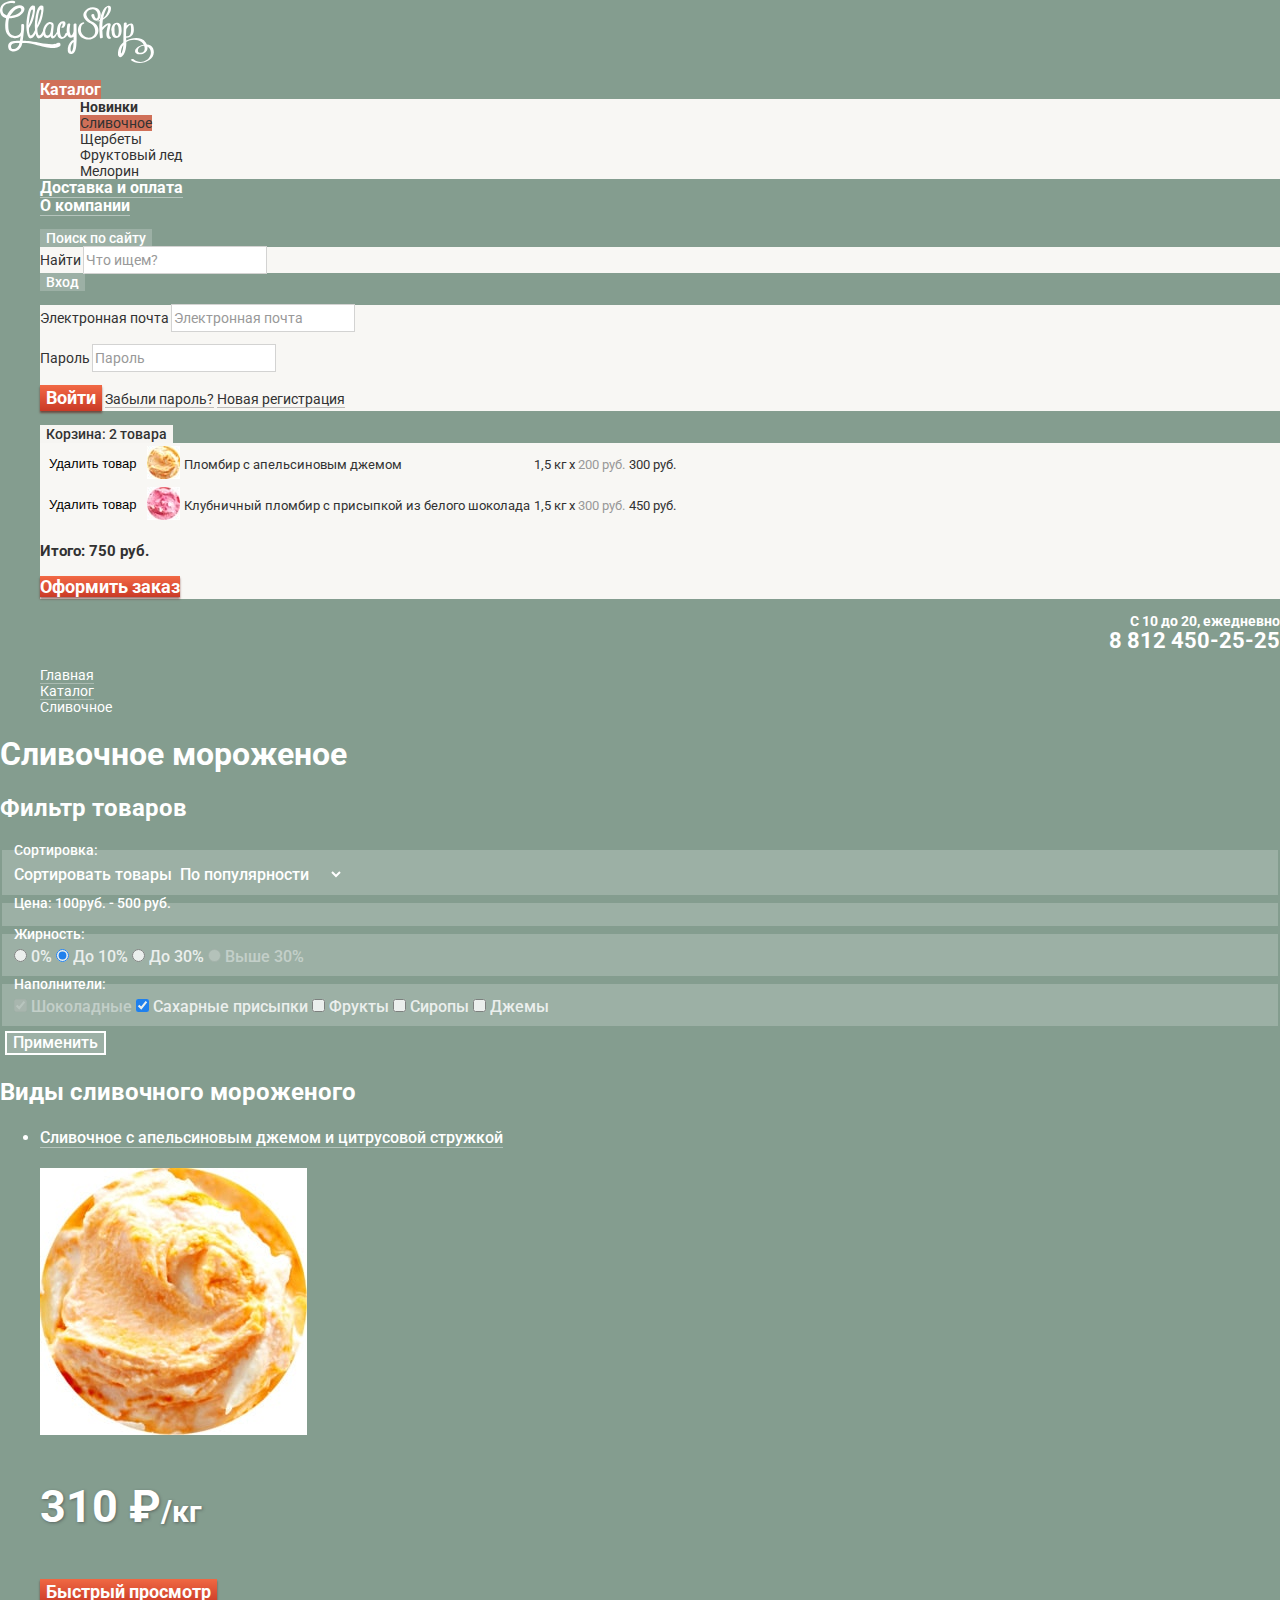
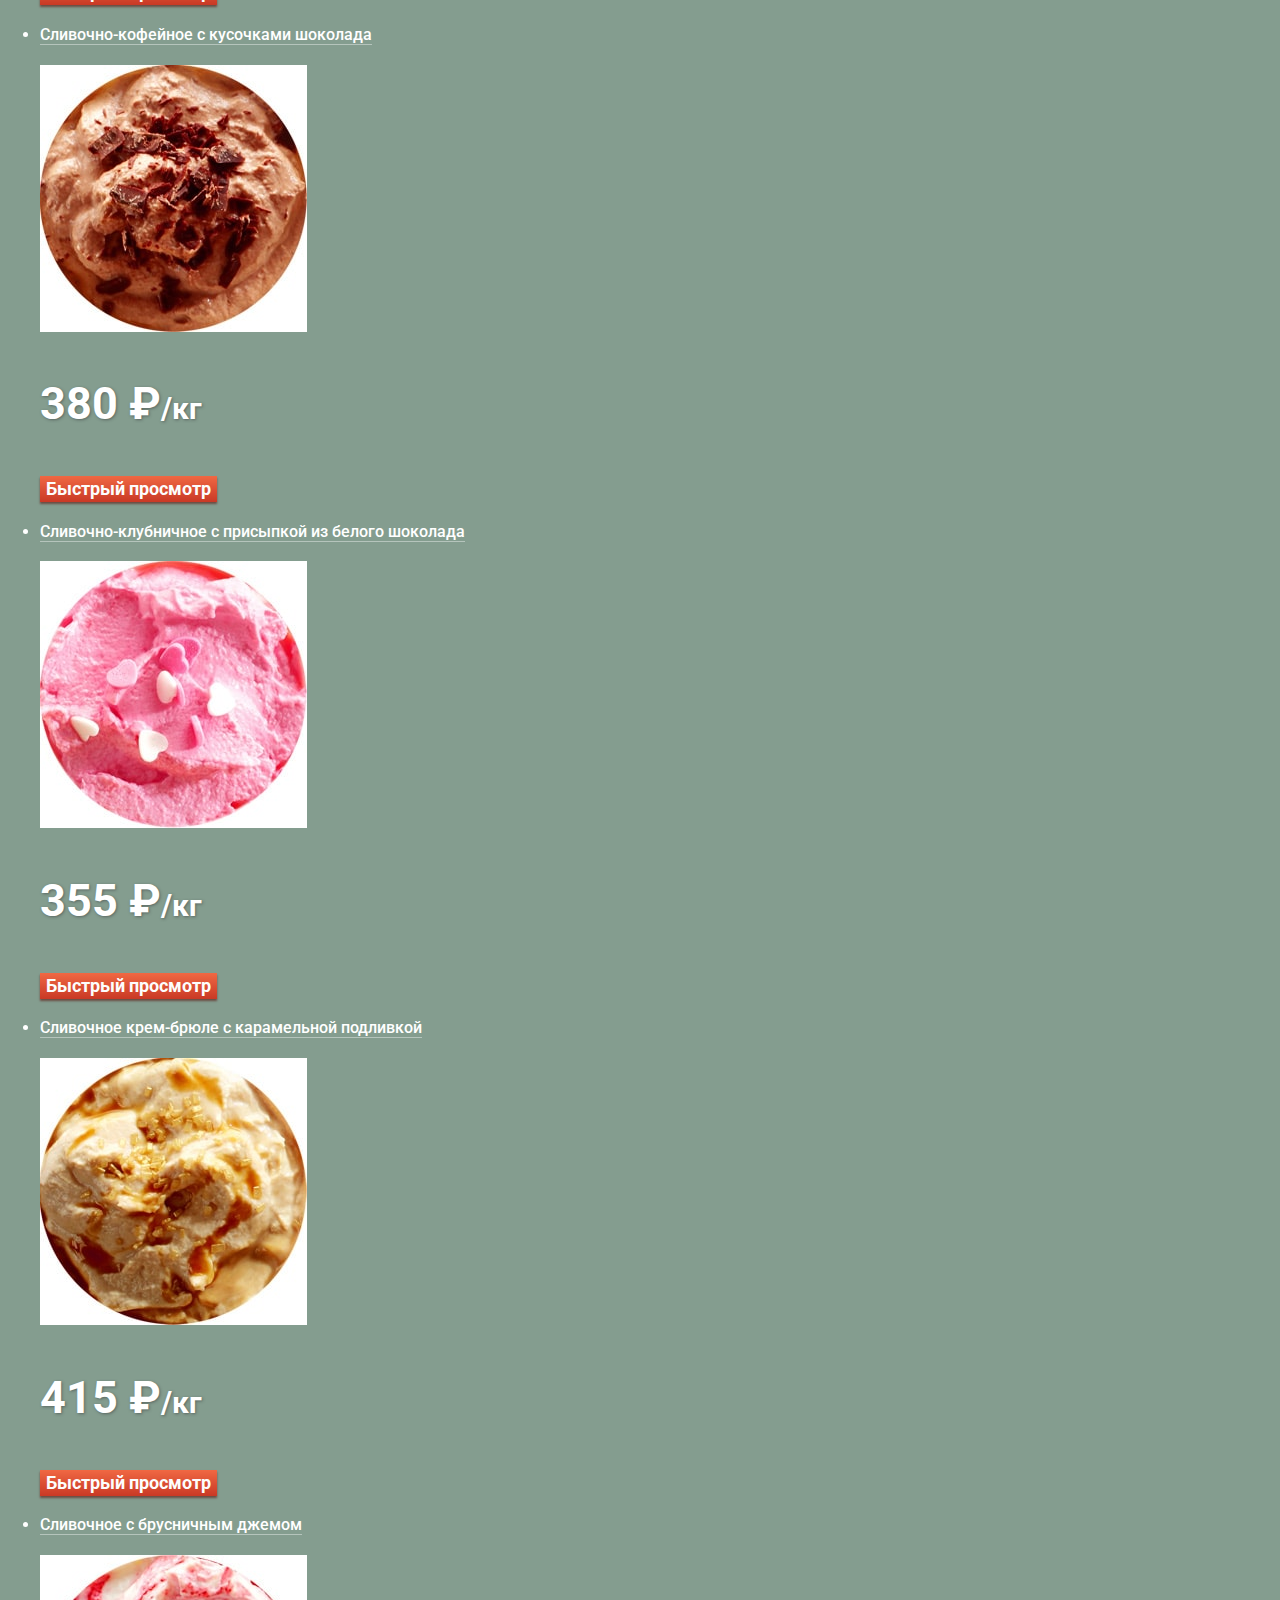
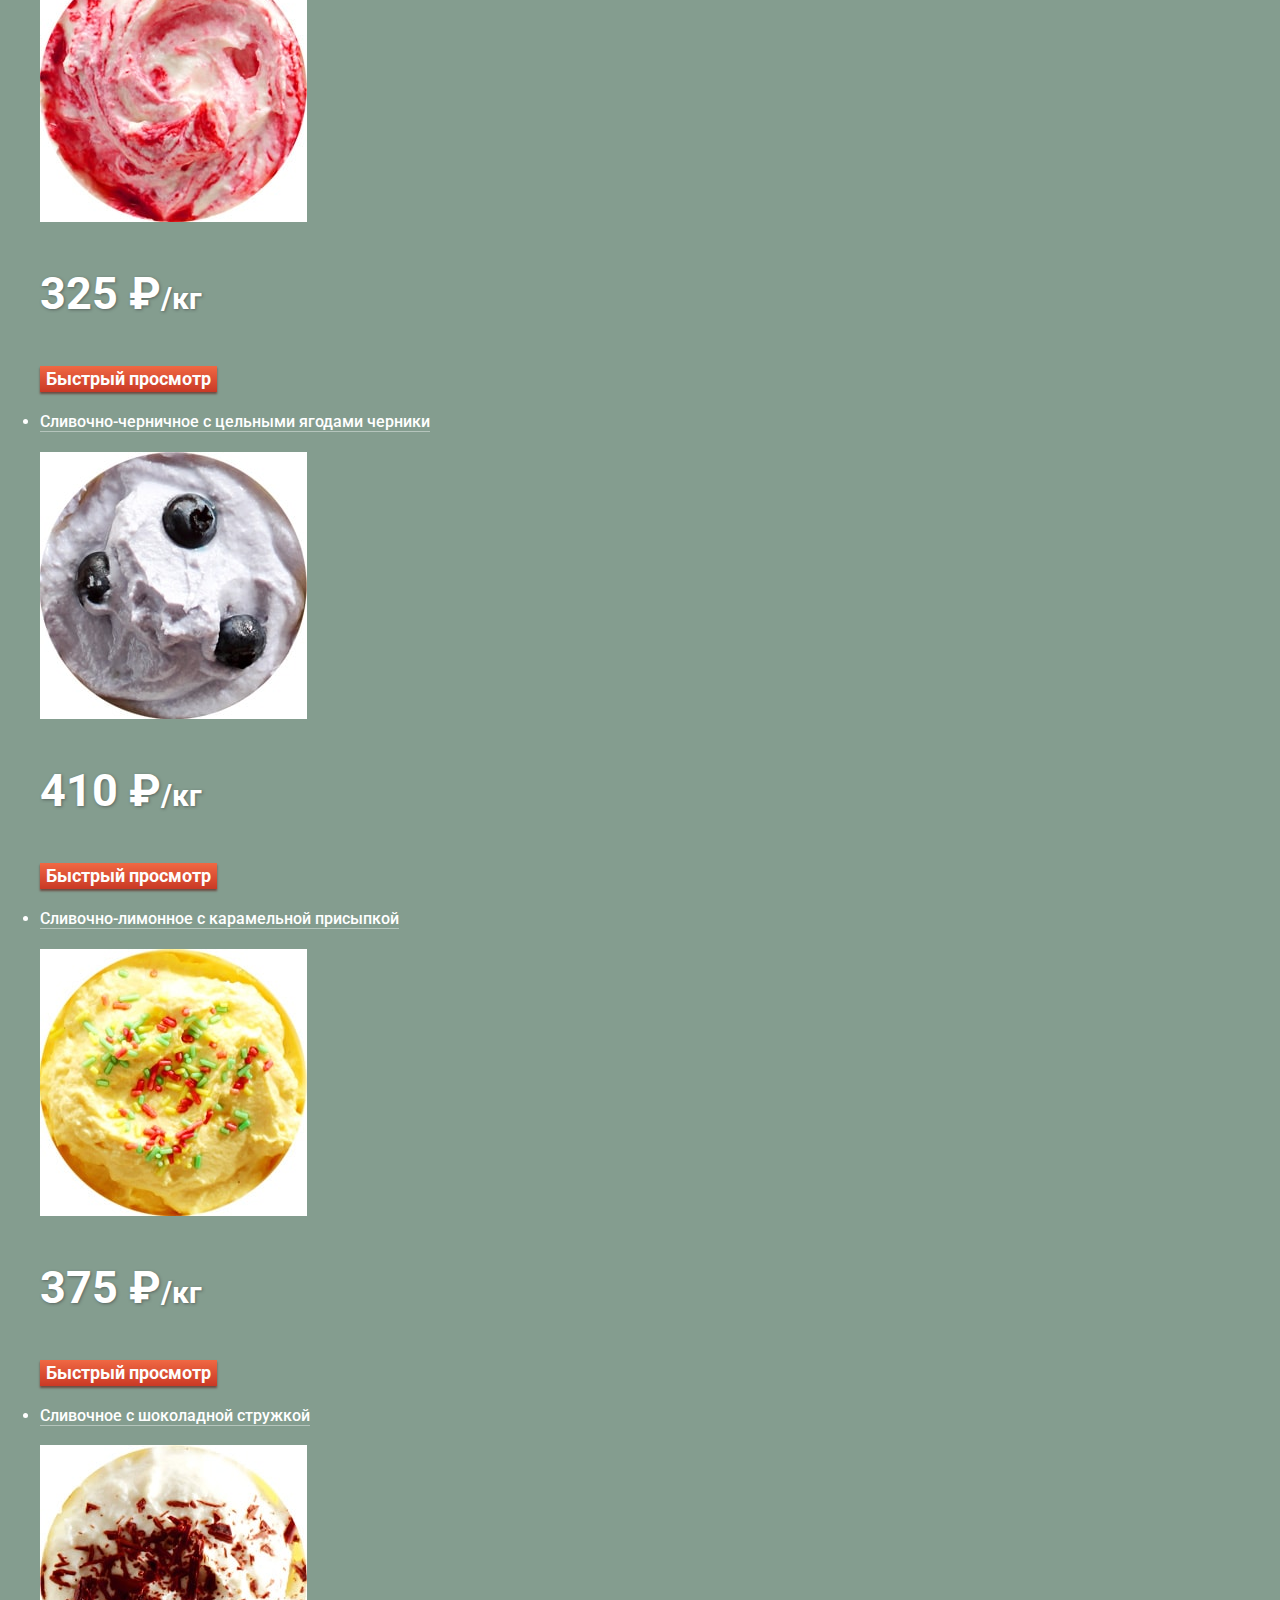
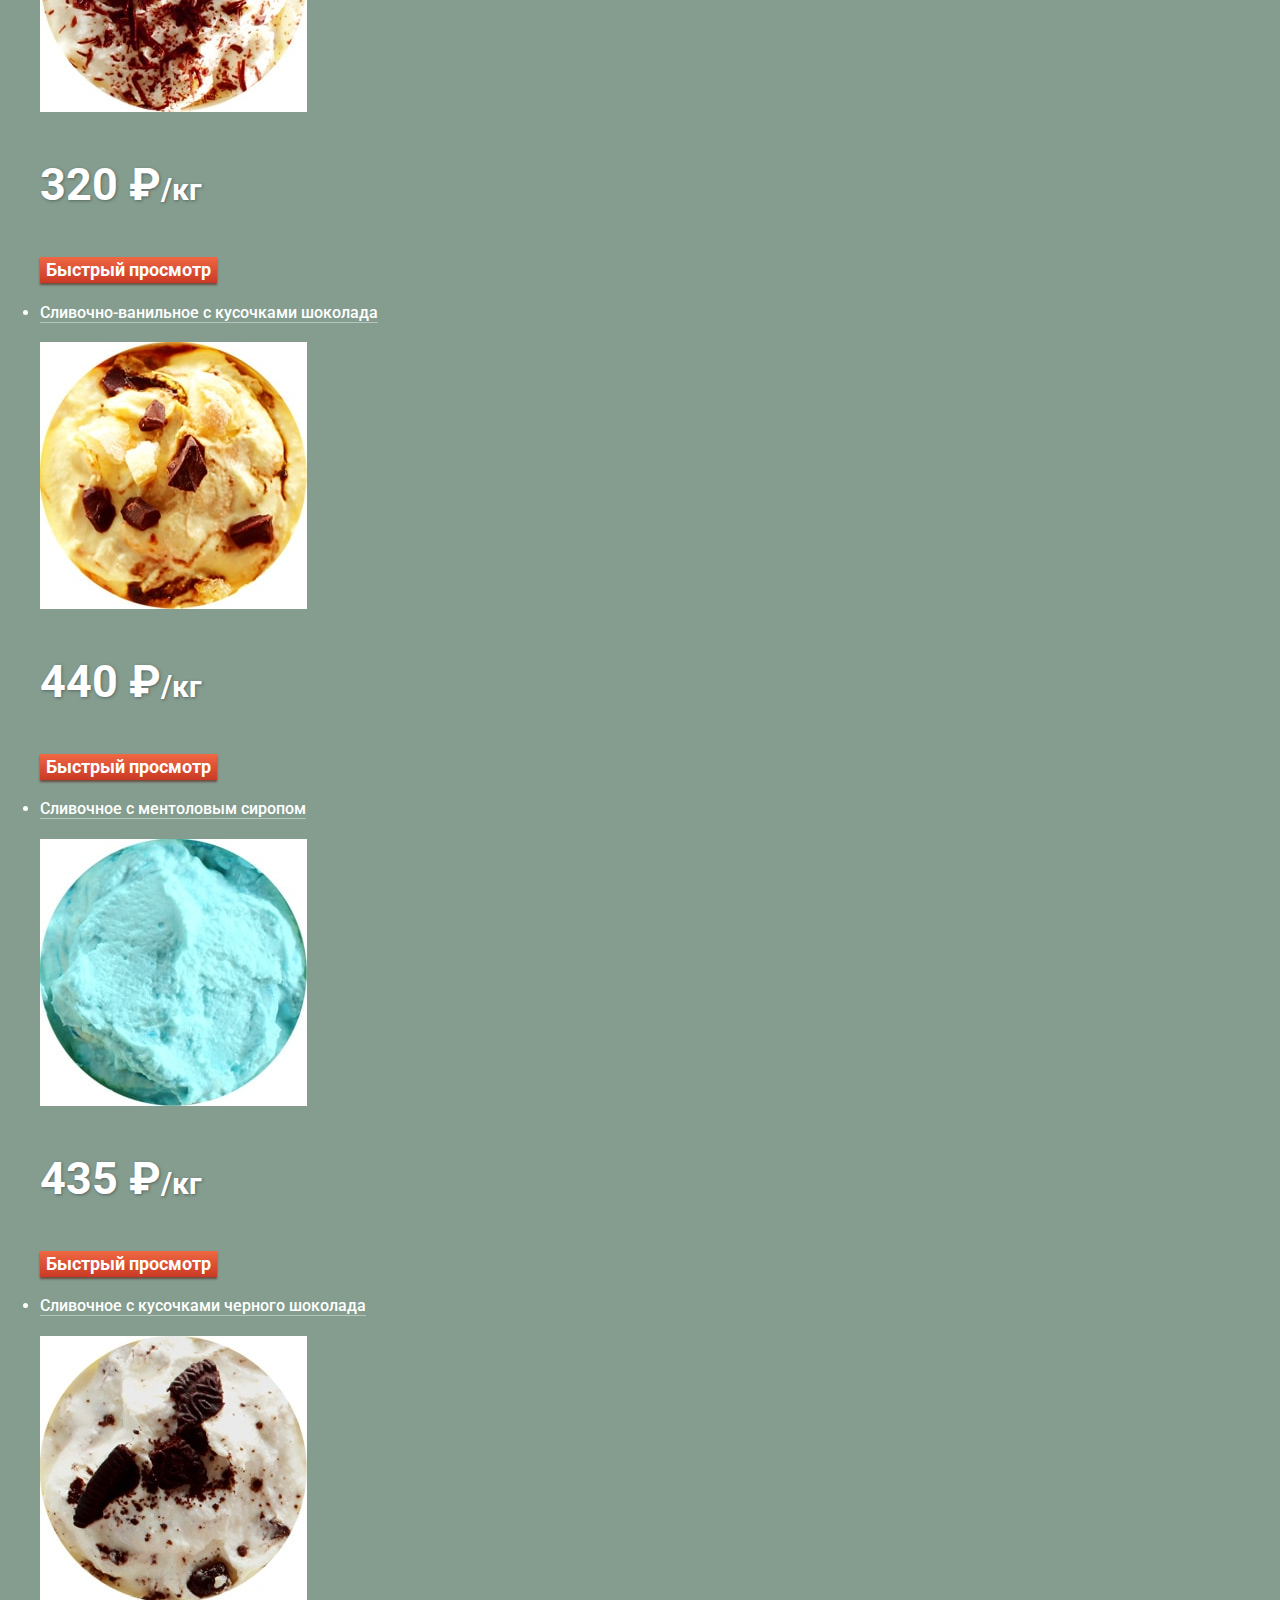
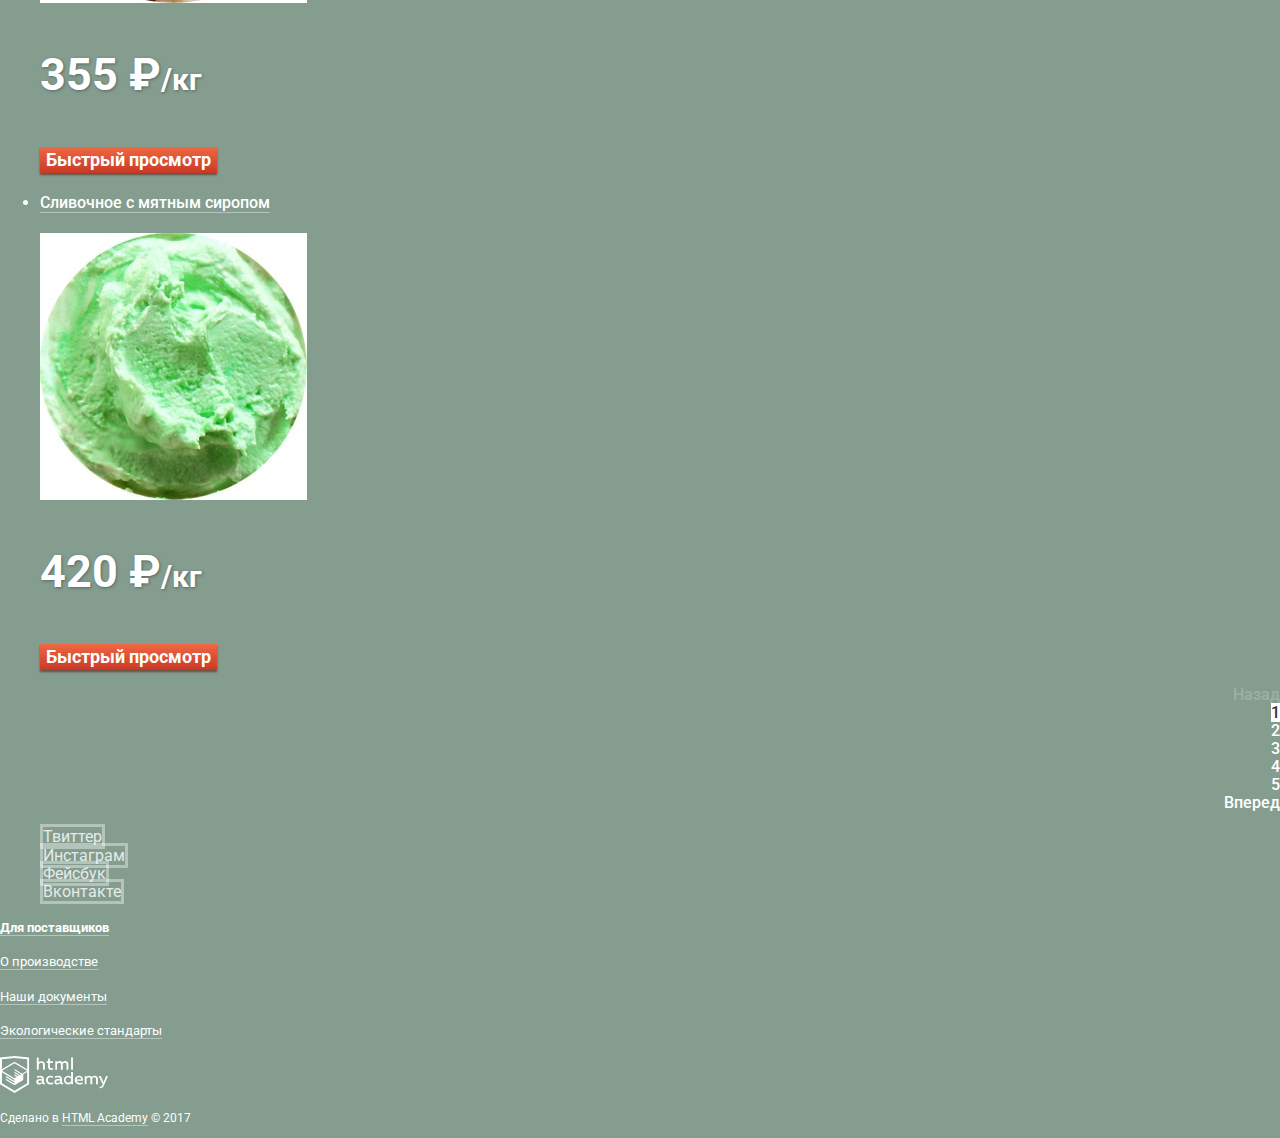
==== commit e4876307: "Базовая стилизация страницы каталога" ====
--- a/catalog.html
+++ b/catalog.html
@@ -7,7 +7,7 @@
     <link href="css/style.css" rel="stylesheet">
     <link href="https://fonts.googleapis.com/css?family=Roboto:400,500,700&amp;subset=cyrillic" rel="stylesheet">
   </head>
-  <body>
+  <body class="inner-page">
     <header class="main-header">
       <a class="gllacy-logo" href="index.html">
         <img src="img/gllacy-logo.svg" width="154" height="64" alt="Логотип магазина «Глэйси»">
@@ -109,29 +109,29 @@
           </fieldset>
           <fieldset class="filter-form-fieldset filter-form-fatcontent">
             <legend>Жирность:</legend>
-            <input class="filter-form-fatcontent visually-hidden" type="radio" name="fatcontent" id="fatcontent-0-id" value="0">
+            <input class="filter-form-input visually-hidden" type="radio" name="fatcontent" id="fatcontent-0-id" value="0">
             <label for="fatcontent-0-id">0%</label>
-            <input class="filter-form-fatcontent visually-hidden" type="radio" name="fatcontent" id="fatcontent-under10-id" value="under 10" checked>
+            <input class="filter-form-input visually-hidden" type="radio" name="fatcontent" id="fatcontent-under10-id" value="under 10" checked>
             <label for="fatcontent-under10-id">До 10%</label>
-            <input class="filter-form-fatcontent visually-hidden" type="radio" name="fatcontent" id="fatcontent-under30-id" value="under 30">
+            <input class="filter-form-input visually-hidden" type="radio" name="fatcontent" id="fatcontent-under30-id" value="under 30">
             <label for="fatcontent-under30-id">До 30%</label>
-            <input class="filter-form-fatcontent visually-hidden" type="radio" name="fatcontent" id="fatcontent-above30-id" value="above 30">
+            <input class="filter-form-input visually-hidden" type="radio" name="fatcontent" id="fatcontent-above30-id" value="above 30" disabled>
             <label for="fatcontent-above30-id">Выше 30%</label>
           </fieldset>
           <fieldset class="filter-form-fieldset filter-form-fillings">
             <legend>Наполнители:</legend>
-            <input class="filter-form-fillings visually-hidden" type="checkbox" name="fillings-chocolate" id="fillings-chocolate-id" checked>
+            <input class="filter-form-input visually-hidden" type="checkbox" name="fillings-chocolate" id="fillings-chocolate-id" checked disabled>
             <label for="fillings-chocolate-id">Шоколадные</label>
-            <input class="filter-form-fillings visually-hidden" type="checkbox" name="fillings-sugar" id="fillings-sugar-id" checked>
+            <input class="filter-form-input visually-hidden" type="checkbox" name="fillings-sugar" id="fillings-sugar-id" checked>
             <label for="fillings-sugar-id">Сахарные присыпки</label>
-            <input class="filter-form-fillings visually-hidden" type="checkbox" name="fillings-fruit" id="fillings-fruit-id">
+            <input class="filter-form-input visually-hidden" type="checkbox" name="fillings-fruit" id="fillings-fruit-id">
             <label for="fillings-fruit-id">Фрукты</label>
-            <input class="filter-form-fillings visually-hidden" type="checkbox" name="fillings-syrup" id="fillings-syrup-id">
+            <input class="filter-form-input visually-hidden" type="checkbox" name="fillings-syrup" id="fillings-syrup-id">
             <label for="fillings-syrup-id">Сиропы</label>
-            <input class="filter-form-fillings visually-hidden" type="checkbox" name="fillings-jam" id="fillings-jam-id">
+            <input class="filter-form-input visually-hidden" type="checkbox" name="fillings-jam" id="fillings-jam-id">
             <label for="fillings-jam-id">Джемы</label>
           </fieldset>
-          <button class="button filter-form-button" type="submit">Применить</button>
+          <button class="filter-form-button" type="submit">Применить</button>
         </form>
       </section>
       <section class="catalog">
@@ -235,13 +235,13 @@
           </li>
         </ul>
         <ul class="pagination-list">
-          <li class="pagination-item pagination-prev disabled"><a>Назад</a></li>
-          <li class="pagination-item pagination-item-current"><a>1</a></li>
-          <li class="pagination-item"><a href="#">2</a></li>
-          <li class="pagination-item"><a href="#">3</a></li>
-          <li class="pagination-item"><a href="#">4</a></li>
-          <li class="pagination-item"><a href="#">5</a></li>
-          <li class="pagination-item pagination-next"><a href="#">Вперед</a></li>
+          <li><a class="pagination-link pagination-prev disabled">Назад</a></li>
+          <li><a class="pagination-link pagination-current">1</a></li>
+          <li><a class="pagination-link" href="#">2</a></li>
+          <li><a class="pagination-link" href="#">3</a></li>
+          <li><a class="pagination-link" href="#">4</a></li>
+          <li><a class="pagination-link" href="#">5</a></li>
+          <li><a class="pagination-link pagination-next" href="#">Вперед</a></li>
         </ul>
       </section>
     </main>
--- a/css/style.css
+++ b/css/style.css
@@ -445,35 +445,118 @@
   border-bottom: 1px solid rgba(255, 188, 158, 0.3);
 }
 
-.pagination-list {
-  list-style: none;
-  text-align: right;
-
+.filter-form {
   font-size: 16px;
   font-weight: 500;
   line-height: 18px;
 }
 
-.pagination-item a:hover,
-.pagination-item a:focus {
-
+.filter-form-fieldset {
   background-color: rgba(255, 255, 255, 0.2);
-}
-
-.pagination-item a:active {
+
+  border: none;
+}
+
+.filter-form-fieldset legend {
+  font-size: 14px;
+  line-height: 16px;
+}
+
+select.filter-form-sorting {
+  font:inherit;
+  color: inherit;
+
+  background-color: transparent;
+
+  border: none;
+}
+
+select.filter-form-sorting:hover,
+select.filter-form-sorting:focus {
+  color: #323232;
+}
+
+.filter-form-input,
+.filter-form-input + label {
+  opacity: 0.8;
+}
+
+.filter-form-input:hover,
+.filter-form-input:focus,
+.filter-form-input:hover + label,
+.filter-form-input:focus + label {
+  opacity: 1;
+}
+
+.filter-form-input:disabled,
+.filter-form-input:disabled + label {
+  opacity: 0.4;
+}
+
+.filter-form-button {
+  margin: 5px;
+
+  font: inherit;
+  color: #ffffff;
+
+  background-color: rgba(255, 255, 255, 0.2);
+
+  border: 2px solid #ffffff;
+}
+
+.filter-form-button:hover,
+.filter-form-button:focus {
   color: #323232;
 
   background-color: #ffffff;
 }
 
-.pagination-item-current a {
+.filter-form-button:active {
+  color: #323232;
+
+  background-color: #ededed;
+
+  box-shadow: inset 0 2px 1px #696969;
+}
+
+.pagination-list {
+  list-style: none;
+  text-align: right;
+
+  font-size: 16px;
+  font-weight: 500;
+  line-height: 18px;
+}
+
+.pagination-link:hover,
+.pagination-link:focus {
+
+  background-color: rgba(255, 255, 255, 0.2);
+}
+
+.pagination-link:active {
   color: #323232;
 
   background-color: #ffffff;
 }
 
-.pagination-list .disabled {
+.pagination-current,
+.pagination-current:hover,
+.pagination-current:focus,
+.pagination-current:active {
+  color: #323232;
+
+  background-color: #ffffff;
+}
+
+.pagination-link.disabled,
+.pagination-link.disabled:hover,
+.pagination-link.disabled:focus,
+.pagination-link.disabled:active {
+  color: #ffffff;
   opacity: 0.2;
+
+  background-color: transparent;
 }
 
 .footer-social {
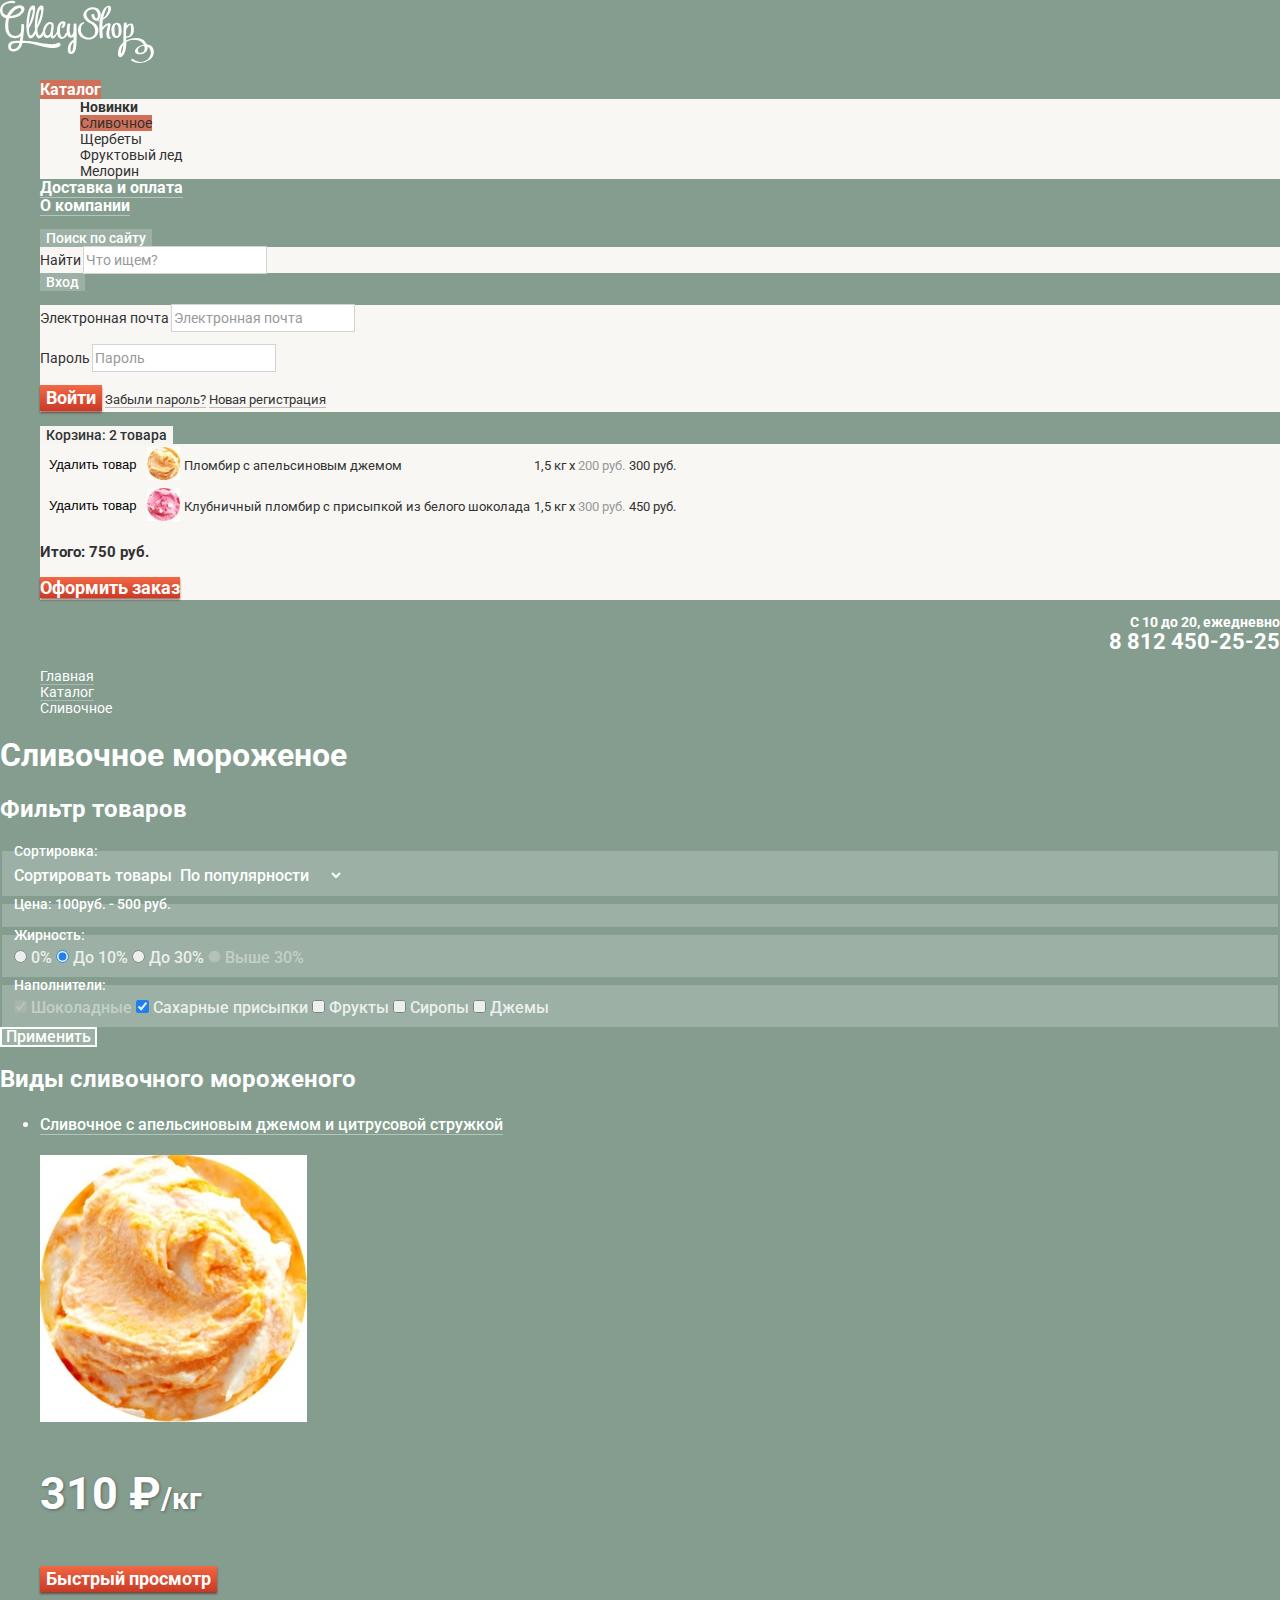
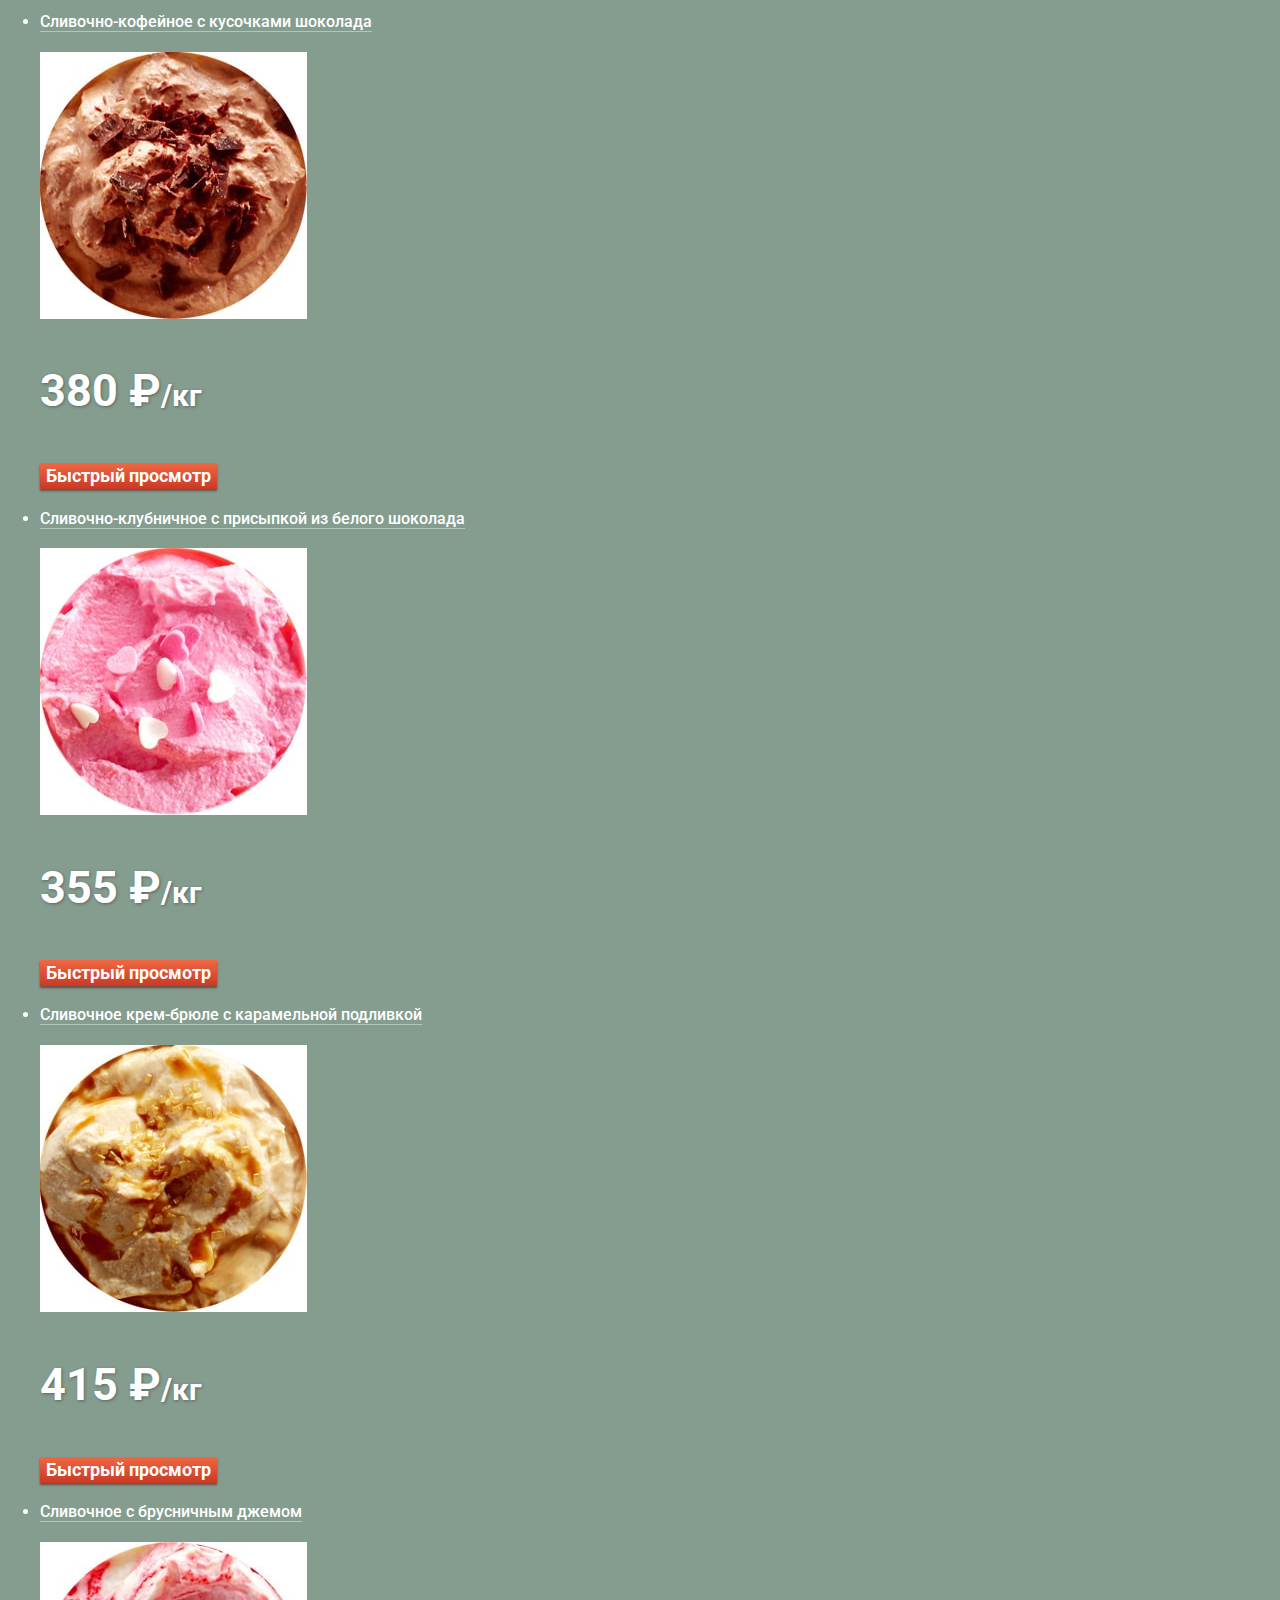
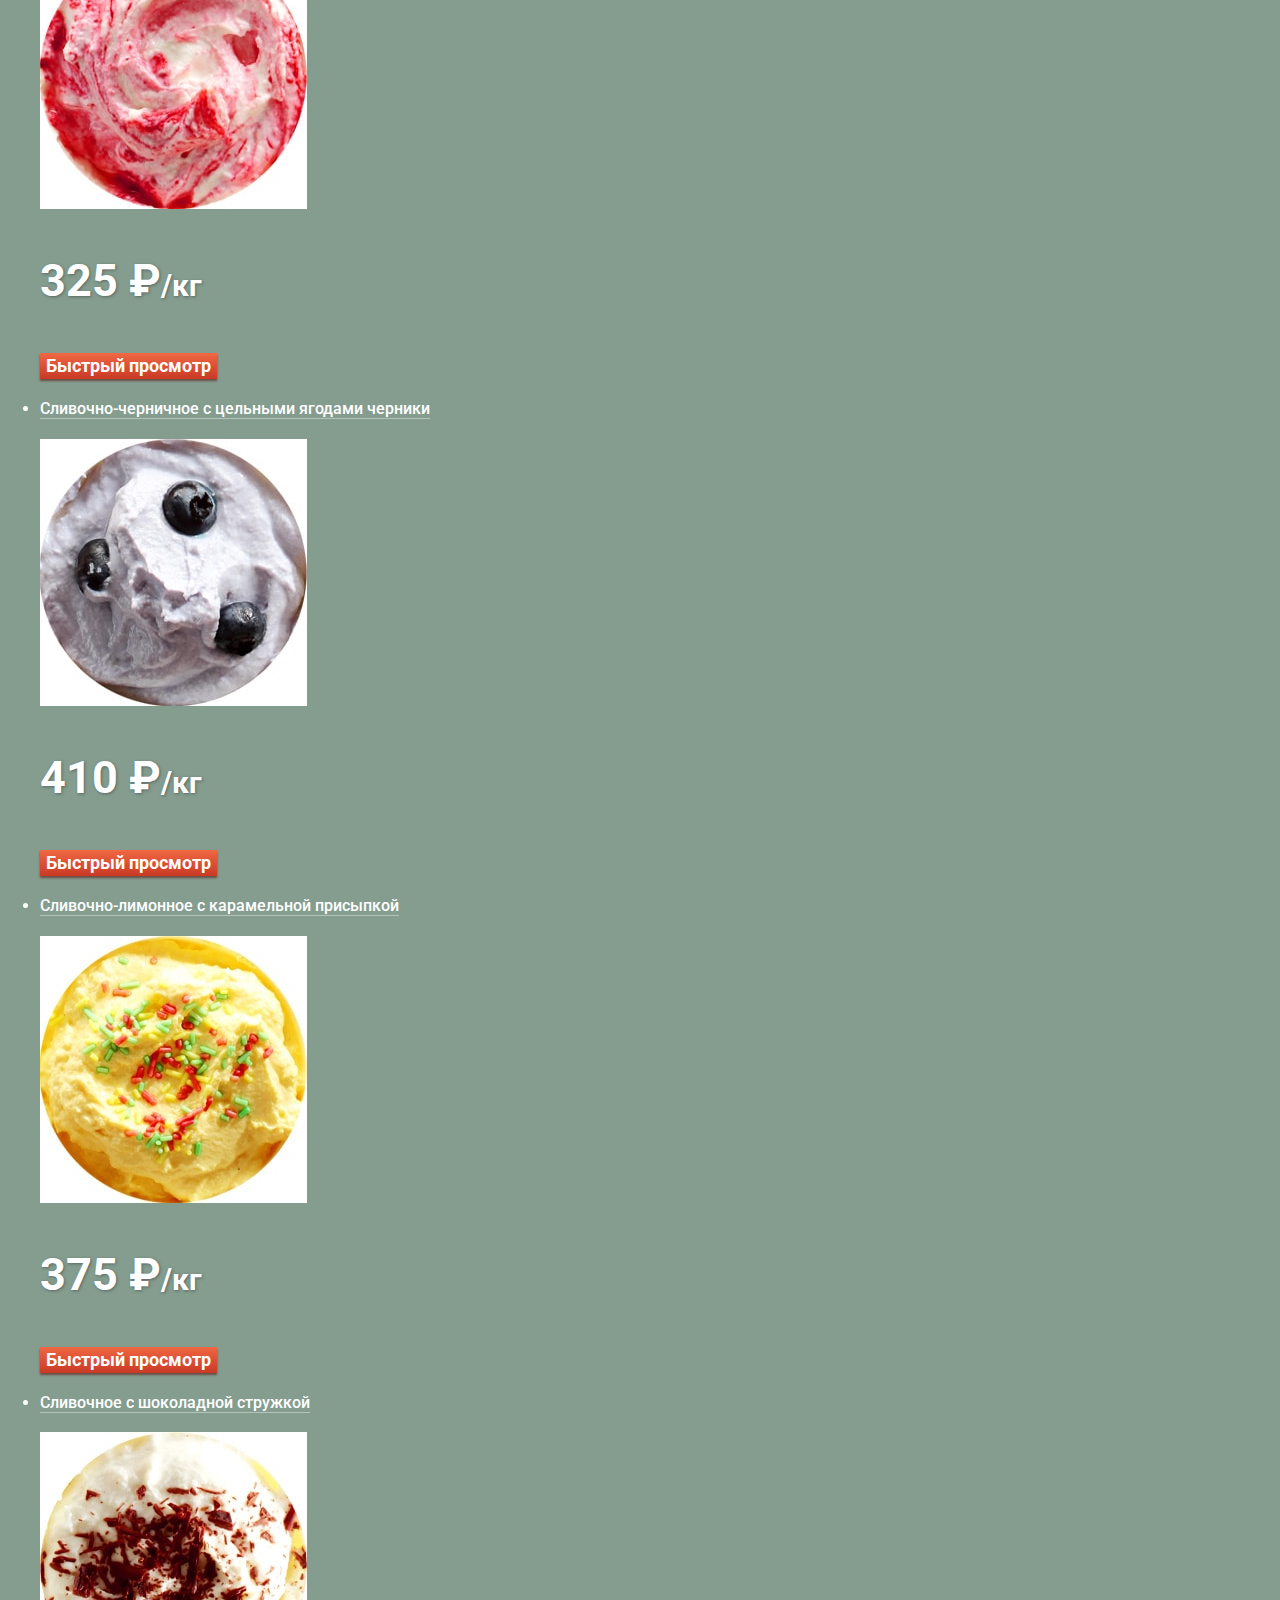
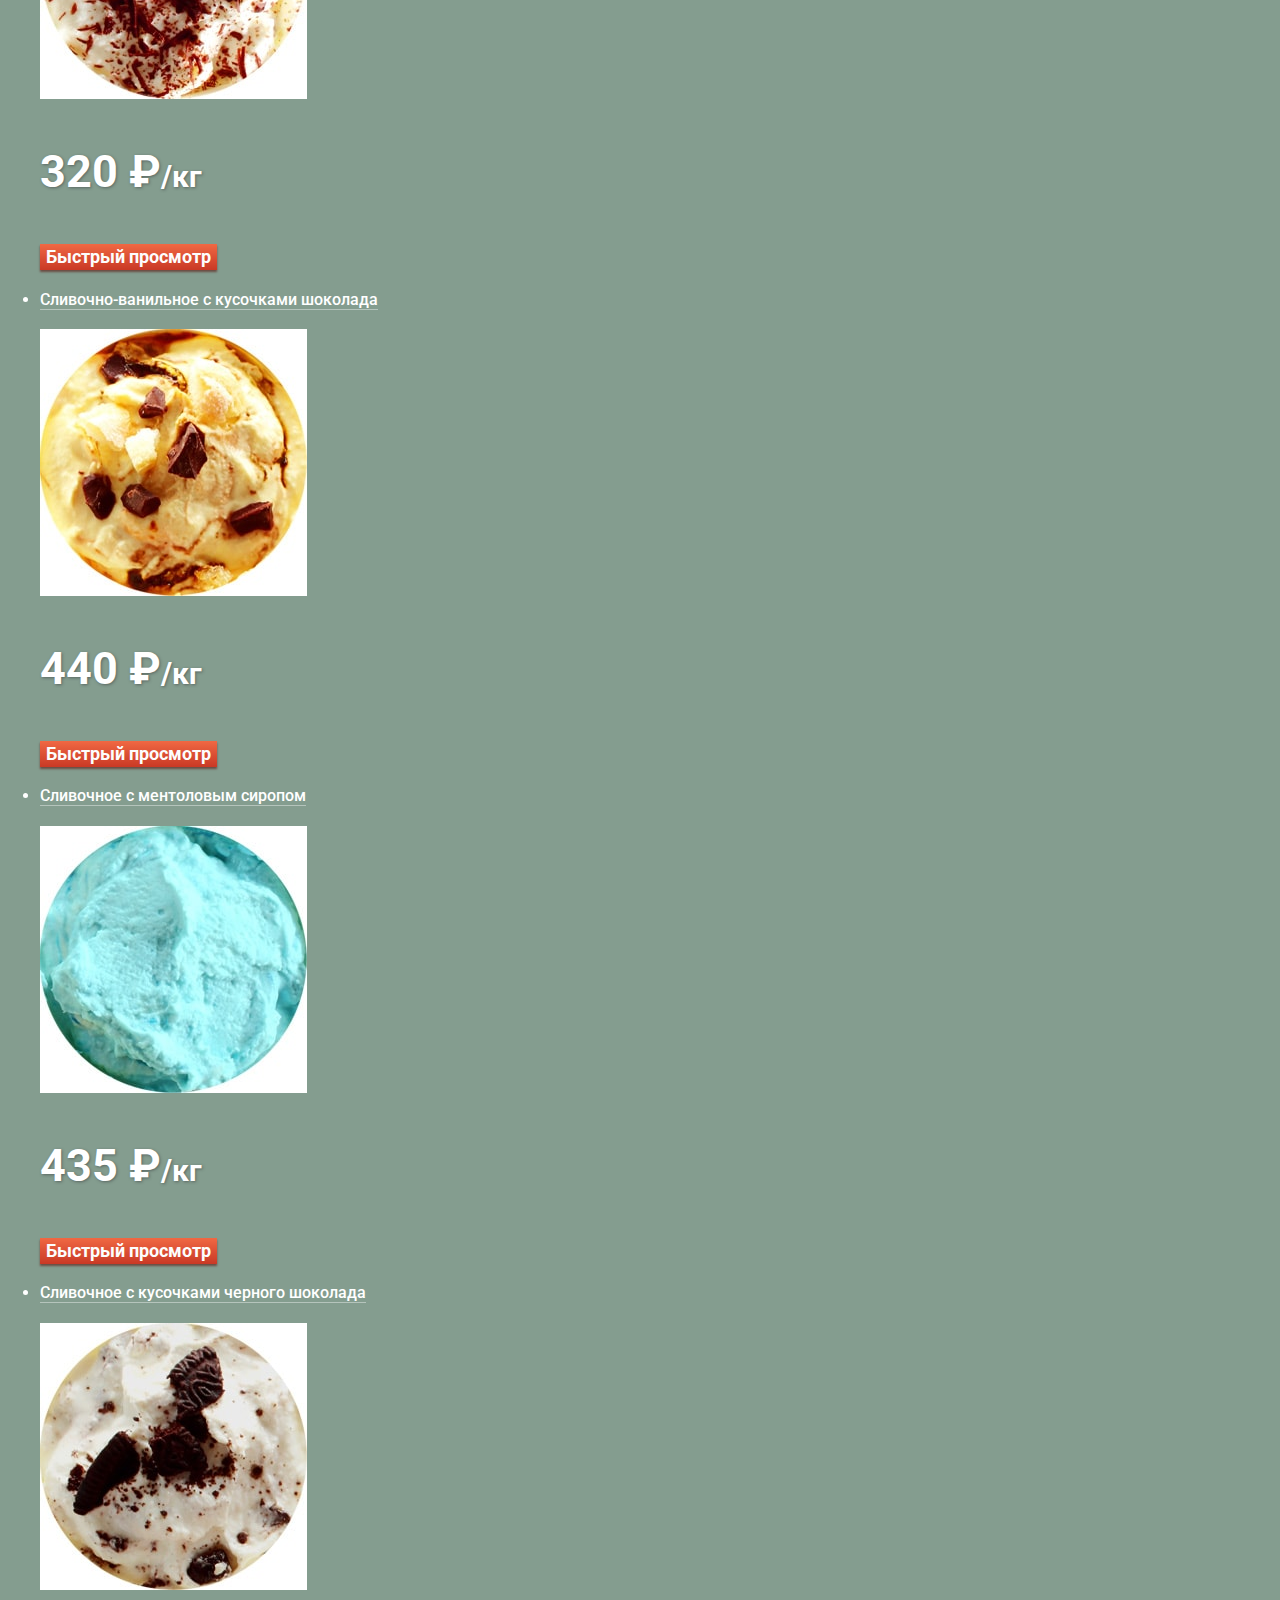
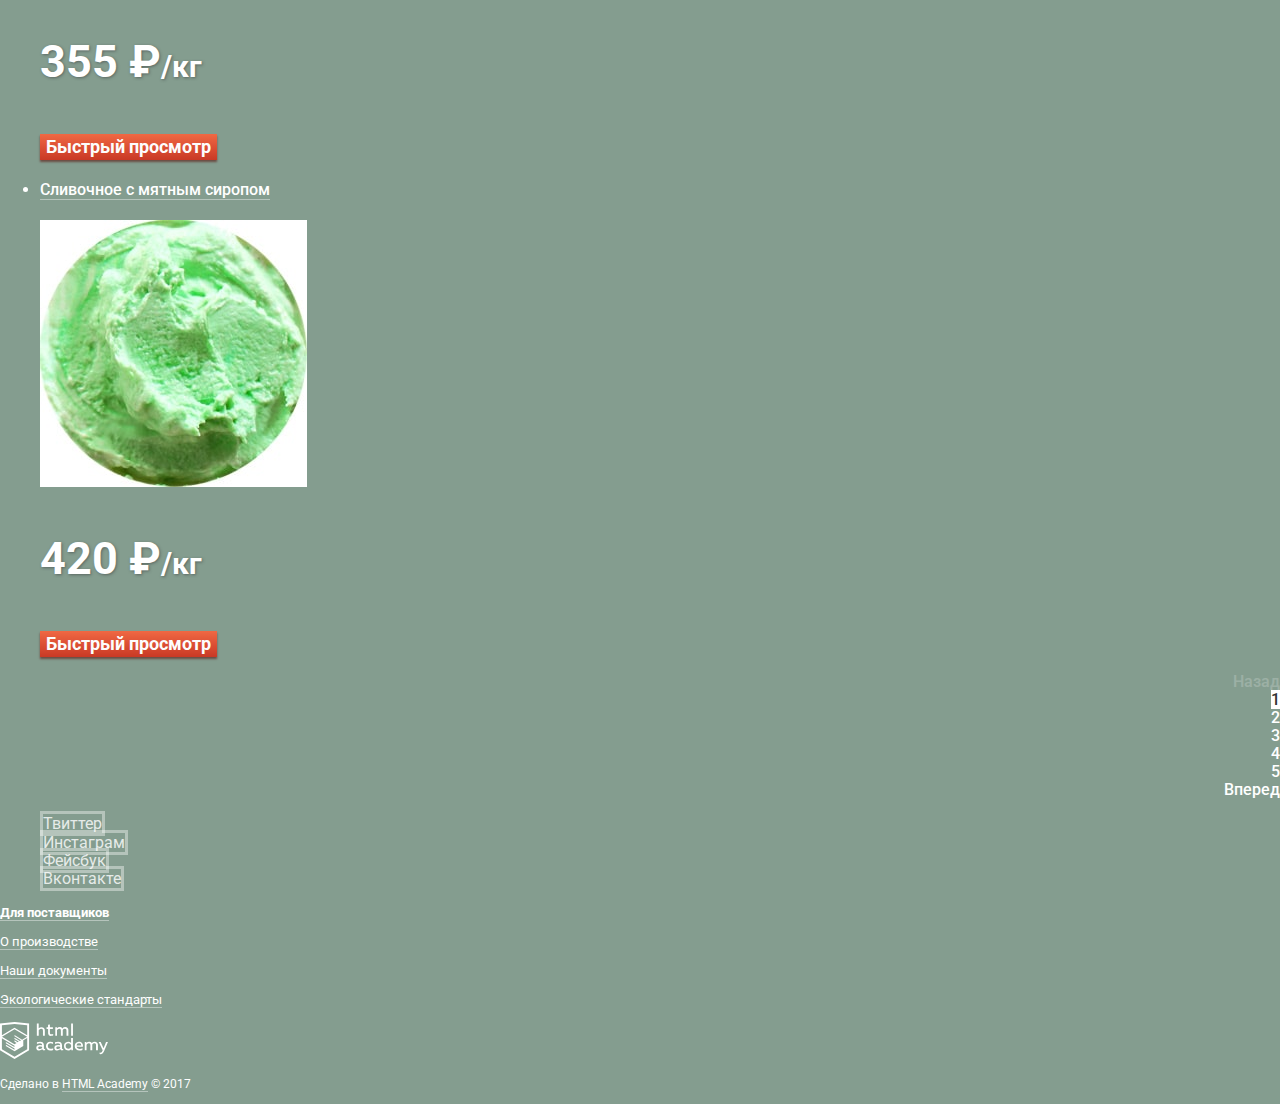
==== commit 7337aaef: "Правки" ====
--- a/catalog.html
+++ b/catalog.html
@@ -15,7 +15,7 @@
       <nav class="main-navigation">
         <ul class="site-navigation">
           <li class="site-navigation-catalog">
-            <a class="site-navigation-item site-navigation-current" href="#">Каталог</a>
+            <a class="site-navigation-link site-navigation-current" href="#">Каталог</a>
             <ul class="pop-up catalog-navigation">
               <li class="catalog-navigation-new"><a href="#">Новинки</a></li>
               <li><a class="catalog-navigation-current">Сливочное</a></li>
@@ -24,8 +24,8 @@
               <li><a href="#">Мелорин</a></li>
             </ul>
           </li>
-          <li><a class="site-navigation-item" href="#">Доставка и оплата</a></li>
-          <li><a class="site-navigation-item" href="#">О компании</a></li>
+          <li><a class="site-navigation-link" href="#">Доставка и оплата</a></li>
+          <li><a class="site-navigation-link" href="#">О компании</a></li>
         </ul>
         <ul class="user-navigation">
           <li>
@@ -254,7 +254,7 @@
       </ul>
       <div class="footer-links">
         <div class="footer-links-column">
-          <p><a class="footer-links-item footer-links-for-suppliers" href="#">Для поставщиков</a></p>
+          <p><a class="footer-links-item footer-link-for-suppliers" href="#">Для поставщиков</a></p>
           <p><a class="footer-links-item" href="#">О производстве</a></p>
         </div>
         <div class="footer-links-column">
--- a/css/style.css
+++ b/css/style.css
@@ -5,7 +5,41 @@
   font-family: "Roboto", Arial, sans-serif;
   color: #ffffff;
 
+  /*background-color: #849d8f;*/
+}
+
+body.inner-page {
   background-color: #849d8f;
+}
+
+input.slider-page-1 {
+  position:absolute;
+  left: 200px;
+  top: 50px;
+}
+
+input.slider-page-2 {
+  position:absolute;
+  left: 220px;
+  top: 50px;
+}
+
+input.slider-page-3 {
+  position:absolute;
+  left: 240px;
+  top: 50px;
+}
+
+input.slider-page-1:checked ~ .container {
+  background-color: #849d8f;
+}
+
+input.slider-page-2:checked ~ .container {
+  background-color: #8996a6;
+}
+
+input.slider-page-3:checked ~ .container {
+  background-color: #9d8b84;
 }
 
 a {
@@ -13,7 +47,7 @@
   text-decoration: none;
 }
 
-.pop-up {
+.pop-up { /*Всплывающие элементы шапки и форма обратной связи*/
   color: #323232;
 
   background-color: #f8f7f4;
@@ -41,6 +75,12 @@
 }
 
 .form-field::placeholder {
+  font-weight: 400;
+  color: #999999;
+  opacity: 1; /*для Firefox*/
+}
+
+.form-field:-ms-input-placeholder { /*::placeholder в моем IE не работал*/
   font-weight: 400;
   color: #999999;
 }
@@ -116,82 +156,6 @@
     #ffffff;
 
   box-shadow: 0 2px 2px #ac1000;
-}
-
-.main-header {
-  font-size: 14px;
-  line-height: 16px;
-}
-
-.site-navigation {
-  list-style: none;
-}
-
-.site-navigation-item {
-  font-size: 16px;
-  font-weight: 700;
-  line-height: 18px;
-  border-bottom: 1px solid rgba(255, 255, 255, 0.4);
-}
-
-.site-navigation-item:hover,
-.site-navigation-item:focus {
-  color: #333333;
-
-  background-color: #f7f6f3;
-
-  border: none;
-}
-
-.site-navigation-item:active {
-  color: #333333;
-
-  background-color: #ededed;
-  background-color: #f8f7f4; /*???*/
-
-  border: none;
-  box-shadow: inset 0 2px 1px #696969;
-}
-
-.site-navigation-current {
-  background-color: #d07058;
-
-  border: none;
-}
-
-/*.site-navigation-catalog:hover > a {
-  color: #323232;
-
-  background-color: #f7f6f3;
-}*/
-
-.catalog-navigation {
-  list-style: none;
-  font-size: 14px;
-  font-weight: 400;
-  line-height: 16px;
-  color: #323232;
-}
-
-.catalog-navigation-new {
-  font-weight: 700;
-}
-
-.catalog-navigation a:hover,
-.catalog-navigation a:focus {
-  background-color: #fbded7;
-}
-
-.catalog-navigation a:active {
-  background-color: #f6b5a5;
-}
-
-.catalog-navigation-current {
-  background-color: #d07058;;
-}
-
-.user-navigation {
-  list-style: none;
 }
 
 .user-navigation-button {
@@ -215,7 +179,97 @@
   background-color: #f8f7f4;
 }
 
+.cart-button-nonempty {
+  color: #323232;
+
+  background-color: #f8f7f4;
+  opacity: 0.99;
+}
+
+.main-header {
+  font-size: 14px;
+  line-height: 16px;
+}
+
+.site-navigation {
+  list-style: none;
+}
+
+.site-navigation-link {
+  font-size: 16px;
+  font-weight: 700;
+  line-height: 18px;
+  border-bottom: 1px solid rgba(255, 255, 255, 0.4);
+}
+
+.site-navigation-link:hover,
+.site-navigation-link:focus {
+  color: #333333;
+
+  background-color: #f7f6f3;
+
+  border: none;
+}
+
+.site-navigation-link:active {
+  color: #333333;
+
+  background-color: #ededed;  /*???color overlay*/
+  background-color: #f8f7f4; /*???*/
+
+  border: none;
+  box-shadow: inset 0 2px 1px #696969;
+}
+
+.site-navigation-current {
+  background-color: #d07058;
+
+  border: none;
+}
+
+/*.site-navigation-catalog:hover > a {
+  color: #323232;
+
+  background-color: #f7f6f3;
+}*/
+
+.catalog-navigation {
+  list-style: none;
+  font-size: 14px;
+  font-weight: 400;
+  line-height: 16px;
+  color: #323232;
+}
+
+.catalog-navigation-new {
+  font-weight: 700;
+}
+
+.catalog-navigation a:hover,
+.catalog-navigation a:focus {
+  background-color: #fbded7;
+}
+
+.catalog-navigation a:active {
+  background-color: #f6b5a5;
+}
+
+.catalog-navigation .catalog-navigation-current,
+.catalog-navigation .catalog-navigation-current:hover,
+.catalog-navigation .catalog-navigation-current:focus,
+.catalog-navigation .catalog-navigation-current:active {
+  background-color: #d07058;;
+}
+
+.user-navigation {
+  list-style: none;
+}
+
 .login-form-link {
+  font-size: 13px;
+  font-weight: 400;
+  line-height: 24px;
+
   border-bottom: 1px solid rgba(50, 50, 50, 0.3);
 }
 
@@ -226,13 +280,6 @@
   border-bottom: 1px solid rgba(232, 77, 55, 0.3);
 }
 
-.cart-button-nonempty {
-  color: #323232;
-
-  background-color: #f8f7f4;
-  opacity: 0.99;
-}
-
 .cart {
   font-size: 13px;
   font-weight: 400;
@@ -494,14 +541,14 @@
 }
 
 .filter-form-button {
-  margin: 5px;
-
   font: inherit;
   color: #ffffff;
 
   background-color: rgba(255, 255, 255, 0.2);
 
-  border: 2px solid #ffffff;
+  /*border: 2px solid #ffffff;*/
+  box-shadow: inset 0 0 0 2px #ffffff;
+  border: none;
 }
 
 .filter-form-button:hover,
@@ -563,7 +610,7 @@
   list-style: none;
 }
 
-.footer-social .social-button {
+.social-button {
   opacity: 0.8;
   border: 3px solid rgba(255, 255, 255, 0.5);
 }
@@ -580,14 +627,20 @@
   border: 3px solid rgba(255, 255, 255, 0.7);
 }
 
-.footer-links-item,
+.footer-links {
+  font-size: 13px;
+  font-weight: 400;
+  line-height: 18px;
+}
+
+.footer-links a,
 .footer-copyright-link {
   border-bottom: 1px solid rgba(255, 255, 255, 0.4);
 }
 
-.footer-links-item:hover,
-.footer-links-item:focus,
-.footer-links-item:active,
+.footer-links a:hover,
+.footer-links a:focus,
+.footer-links a:active,
 .footer-copyright-link:hover,
 .footer-copyright-link:focus,
 .footer-copyright-link:active {
@@ -595,14 +648,7 @@
   border-bottom: 1px solid rgba(255, 188, 158, 0.3);
 }
 
-.footer-links-item {
-  font-size: 13px;
-  font-weight: 400;
-  line-height: 18px;
-
-}
-
-.footer-links .footer-links-for-suppliers {
+.footer-link-for-suppliers {
   font-weight: 700;
 }
 
@@ -613,12 +659,7 @@
   color: #fefefe;
 }
 
-
-
-.inner-page .footer-links-item {
-  line-height: 16px;
-}
-
+.inner-page .footer-links,
 .inner-page .footer-copyright {
   line-height: 16px;
 }
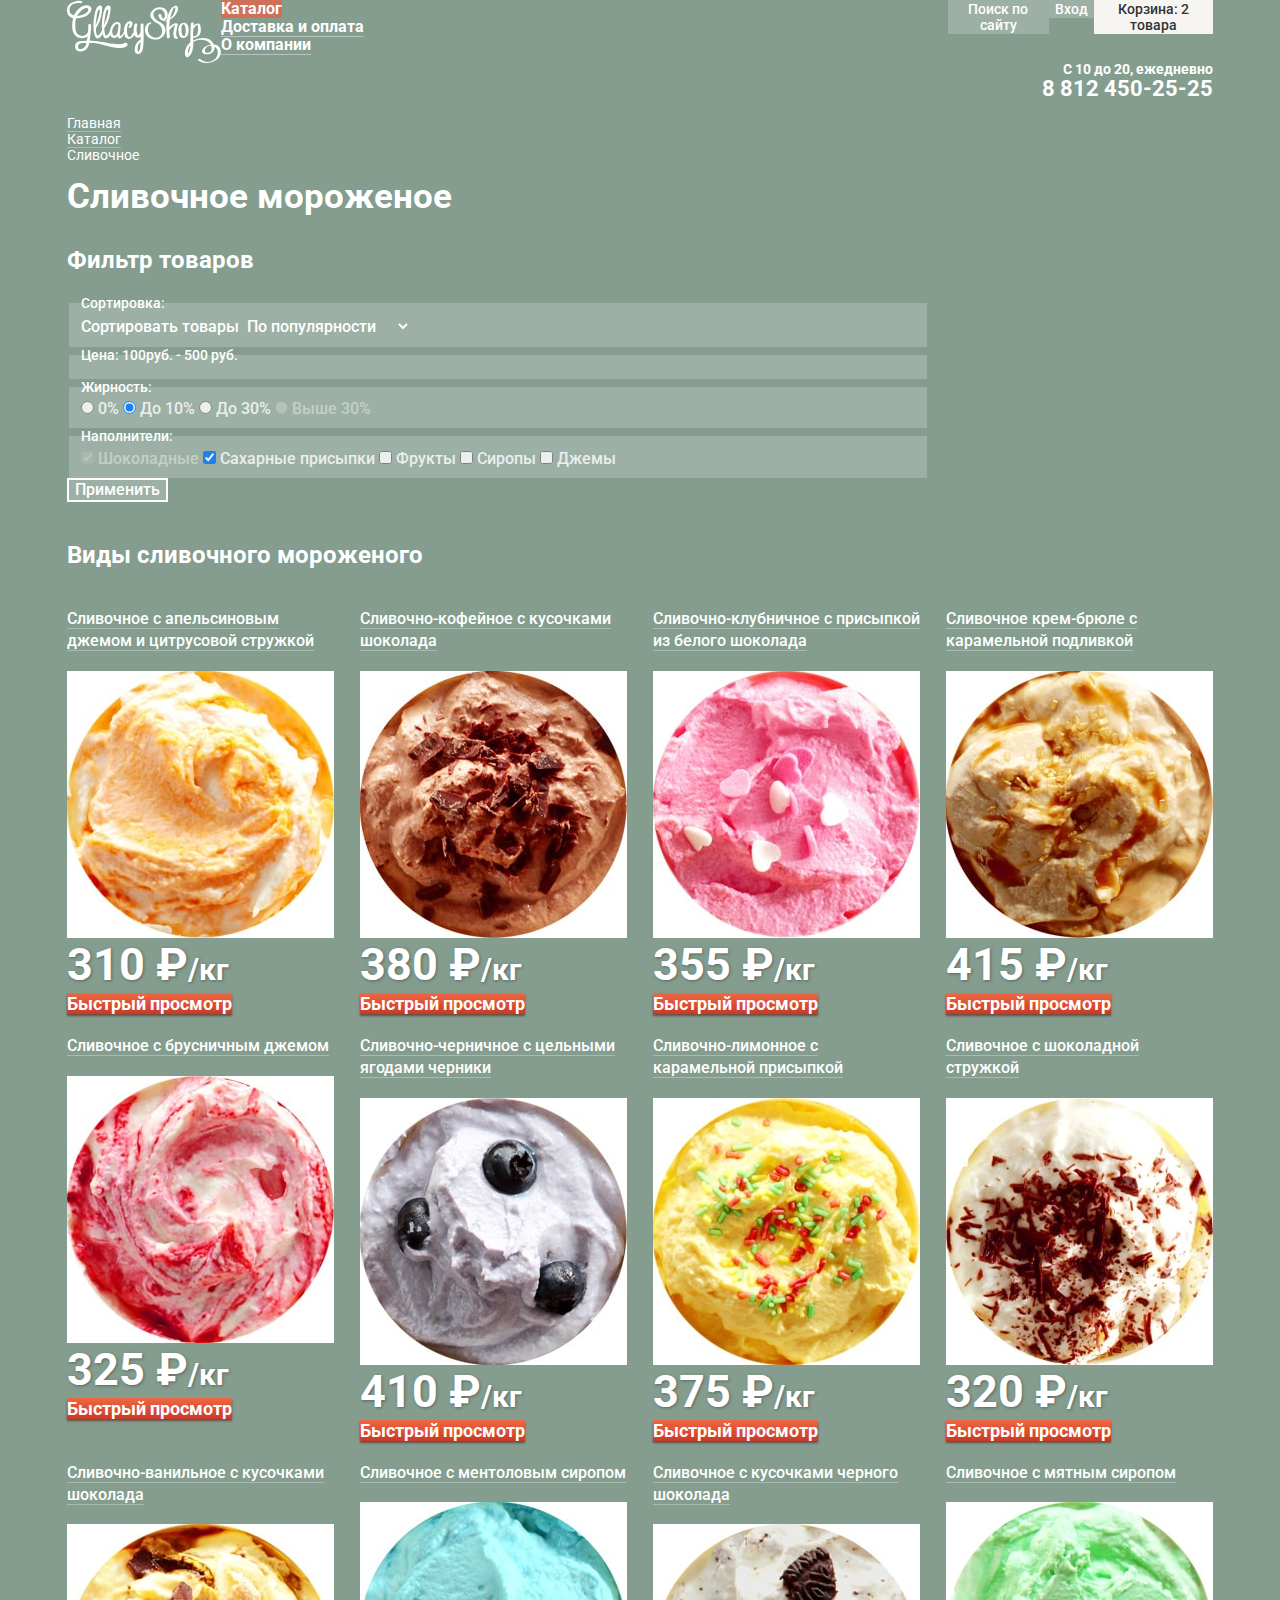
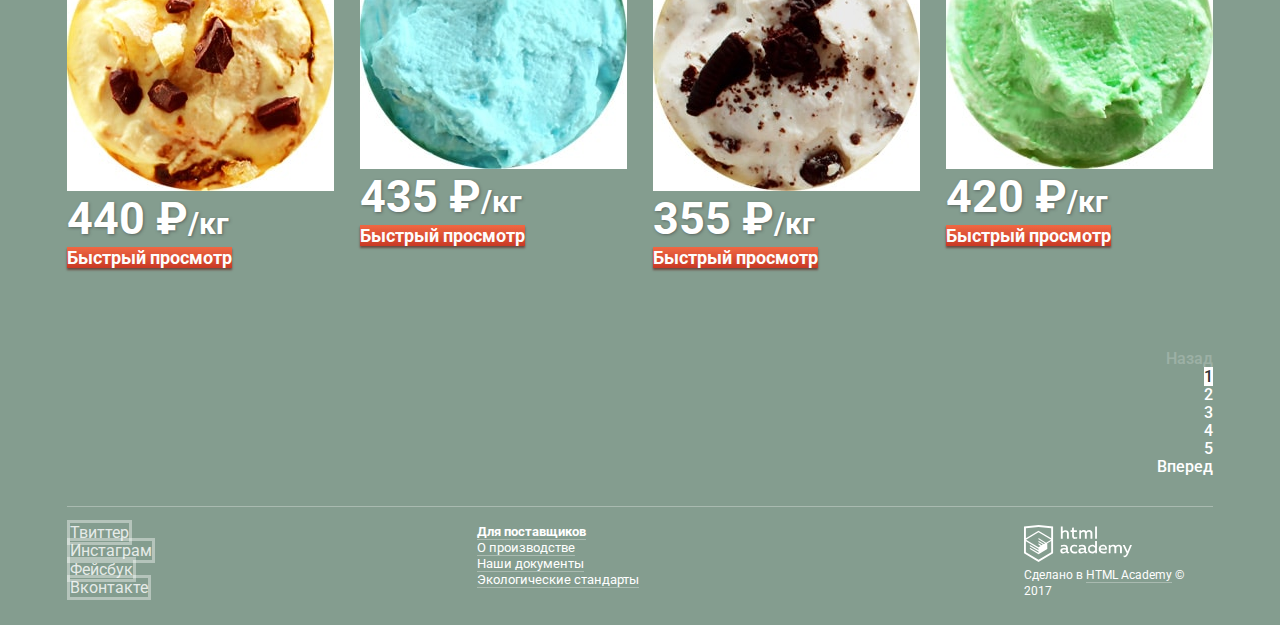
==== commit 3b856b0f: "Сетки" ====
--- a/catalog.html
+++ b/catalog.html
@@ -8,7 +8,7 @@
     <link href="https://fonts.googleapis.com/css?family=Roboto:400,500,700&amp;subset=cyrillic" rel="stylesheet">
   </head>
   <body class="inner-page">
-    <header class="main-header">
+    <header class="main-header centering-container">
       <a class="gllacy-logo" href="index.html">
         <img src="img/gllacy-logo.svg" width="154" height="64" alt="Логотип магазина «Глэйси»">
       </a>
@@ -77,13 +77,13 @@
             </section>
           </li>
         </ul>
-        <p class="header-contacts">
-          <span class="header-contacts-hours">С 10 до 20, ежедневно</span><br>
-          <span class="header-contacts-phone">8 812 450-25-25</span>
-        </p>
       </nav>
+      <p class="header-contacts">
+        <span class="header-contacts-hours">С 10 до 20, ежедневно</span><br>
+        <span class="header-contacts-phone">8 812 450-25-25</span>
+      </p>
     </header>
-    <main>
+    <main class="centering-container">
       <ul class="breadcrumbs">
         <li><a href="index.html">Главная</a></li>
         <li><a href="#">Каталог</a></li>
@@ -143,7 +143,7 @@
               <img src="img/product-photo-1.jpg" width="267" height="267" alt="Сливочное мороженое с апельсиновым джемом и цитрусовой стружкой">
             </p>
             <p class="catalog-item-price">310 ₽<span class="per-kg">/кг</span></p>
-            <button class="button quickview-button" type="button">Быстрый просмотр</button>
+            <a class="button quickview-button" href="#">Быстрый просмотр</a>
           </li>
           <li class="catalog-item">
             <h3><a href="#">Сливочно-кофейное с кусочками шоколада</a></h3>
@@ -151,7 +151,7 @@
               <img src="img/product-photo-2.jpg" width="267" height="267" alt="Сливочно-кофейное мороженое с кусочками шоколада">
             </p>
             <p class="catalog-item-price">380 ₽<span class="per-kg">/кг</span></p>
-            <button class="button quickview-button" type="button">Быстрый просмотр</button>
+            <a class="button quickview-button" href="#">Быстрый просмотр</a>
           </li>
           <li class="catalog-item">
             <h3><a href="#">Сливочно-клубничное с присыпкой из белого шоколада</a></h3>
@@ -159,7 +159,7 @@
               <img src="img/product-photo-3.jpg" width="267" height="267" alt="Сливочно-клубничное мороженое с присыпкой из белого шоколада">
             </p>
             <p class="catalog-item-price">355 ₽<span class="per-kg">/кг</span></p>
-            <button class="button quickview-button" type="button">Быстрый просмотр</button>
+            <a class="button quickview-button" href="#">Быстрый просмотр</a>
           </li>
           <li class="catalog-item">
             <h3><a href="#">Сливочное крем-брюле с карамельной подливкой</a></h3>
@@ -167,7 +167,7 @@
               <img src="img/product-photo-4.jpg" width="267" height="267" alt="Сливочное крем-брюле с карамельной подливкой">
             </p>
             <p class="catalog-item-price">415 ₽<span class="per-kg">/кг</span></p>
-            <button class="button quickview-button" type="button">Быстрый просмотр</button>
+            <a class="button quickview-button" href="#">Быстрый просмотр</a>
           </li>
           <li class="catalog-item">
             <h3><a href="#">Сливочное с брусничным джемом</a></h3>
@@ -175,7 +175,7 @@
               <img src="img/product-photo-5.jpg" width="267" height="267" alt="Сливочное мороженое с брусничным джемом">
             </p>
             <p class="catalog-item-price">325 ₽<span class="per-kg">/кг</span></p>
-            <button class="button quickview-button" type="button">Быстрый просмотр</button>
+            <a class="button quickview-button" href="#">Быстрый просмотр</a>
           </li>
           <li class="catalog-item">
             <h3><a href="#">Сливочно-черничное с цельными ягодами черники</a></h3>
@@ -183,7 +183,7 @@
               <img src="img/product-photo-6.jpg" width="267" height="267" alt="Сливочно-черничное мороженое с цельными ягодами черники">
             </p>
             <p class="catalog-item-price">410 ₽<span class="per-kg">/кг</span></p>
-            <button class="button quickview-button" type="button">Быстрый просмотр</button>
+            <a class="button quickview-button" href="#">Быстрый просмотр</a>
           </li>
           <li class="catalog-item">
             <h3><a href="#">Сливочно-лимонное с карамельной присыпкой</a></h3>
@@ -191,7 +191,7 @@
               <img src="img/product-photo-7.jpg" width="267" height="267" alt="Сливочно-лимонное мороженое с карамельной присыпкой">
             </p>
             <p class="catalog-item-price">375 ₽<span class="per-kg">/кг</span></p>
-            <button class="button quickview-button" type="button">Быстрый просмотр</button>
+            <a class="button quickview-button" href="#">Быстрый просмотр</a>
           </li>
           <li class="catalog-item">
             <h3><a href="#">Сливочное с шоколадной стружкой</a></h3>
@@ -199,7 +199,7 @@
               <img src="img/product-photo-8.jpg" width="267" height="267" alt="Сливочное мороженое с шоколадной стружкой">
             </p>
             <p class="catalog-item-price">320 ₽<span class="per-kg">/кг</span></p>
-            <button class="button quickview-button" type="button">Быстрый просмотр</button>
+            <a class="button quickview-button" href="#">Быстрый просмотр</a>
           </li>
           <li class="catalog-item">
             <h3><a href="#">Сливочно-ванильное с кусочками шоколада</a></h3>
@@ -207,7 +207,7 @@
               <img src="img/product-photo-9.jpg" width="267" height="267" alt="Сливочно-ванильное мороженое с кусочками шоколада">
             </p>
             <p class="catalog-item-price">440 ₽<span class="per-kg">/кг</span></p>
-            <button class="button quickview-button" type="button">Быстрый просмотр</button>
+            <a class="button quickview-button" href="#">Быстрый просмотр</a>
           </li>
           <li class="catalog-item">
             <h3><a href="#">Сливочное с ментоловым сиропом</a></h3>
@@ -215,7 +215,7 @@
               <img src="img/product-photo-10.jpg" width="267" height="267" alt="Сливочное мороженое с ментоловым сиропом">
             </p>
             <p class="catalog-item-price">435 ₽<span class="per-kg">/кг</span></p>
-            <button class="button quickview-button" type="button">Быстрый просмотр</button>
+            <a class="button quickview-button" href="#">Быстрый просмотр</a>
           </li>
           <li class="catalog-item">
             <h3><a href="#">Сливочное с кусочками черного шоколада</a></h3>
@@ -223,7 +223,7 @@
               <img src="img/product-photo-11.jpg" width="267" height="267" alt="Сливочное мороженое с кусочками черного шоколада">
             </p>
             <p class="catalog-item-price">355 ₽<span class="per-kg">/кг</span></p>
-            <button class="button quickview-button" type="button">Быстрый просмотр</button>
+            <a class="button quickview-button" href="#">Быстрый просмотр</a>
           </li>
           <li class="catalog-item">
             <h3><a href="#">Сливочное с мятным сиропом</a></h3>
@@ -231,7 +231,7 @@
               <img src="img/product-photo-12.jpg" width="267" height="267" alt="Сливочное мороженое с мятным сиропом">
             </p>
             <p class="catalog-item-price">420 ₽<span class="per-kg">/кг</span></p>
-            <button class="button quickview-button" type="button">Быстрый просмотр</button>
+            <a class="button quickview-button" href="#">Быстрый просмотр</a>
           </li>
         </ul>
         <ul class="pagination-list">
@@ -245,7 +245,7 @@
         </ul>
       </section>
     </main>
-    <footer class="main-footer">
+    <footer class="main-footer centering-container">
       <ul class="footer-social">
         <li><a class="social-button" href="#">Твиттер</a></li>
         <li><a class="social-button" href="#">Инстаграм</a></li>
--- a/css/style.css
+++ b/css/style.css
@@ -5,7 +5,11 @@
   font-family: "Roboto", Arial, sans-serif;
   color: #ffffff;
 
-  /*background-color: #849d8f;*/
+  background-color: #849d8f;
+}
+/*
+.background-container {
+    width: 100%;
 }
 
 body.inner-page {
@@ -30,16 +34,41 @@
   top: 50px;
 }
 
-input.slider-page-1:checked ~ .container {
+input.slider-page-1:checked ~ .background-container {
   background-color: #849d8f;
 }
 
-input.slider-page-2:checked ~ .container {
+input.slider-page-2:checked ~ .background-container {
   background-color: #8996a6;
 }
 
-input.slider-page-3:checked ~ .container {
+input.slider-page-3:checked ~ .background-container {
   background-color: #9d8b84;
+}
+*/
+/*.visually-hidden:not(:focus):not(:active),
+input[type="checkbox"].visually-hidden,
+input[type="radio"].visually-hidden {
+  position: absolute;
+
+  width: 1px;
+  height: 1px;
+  margin: -1px;
+  border: 0;
+  padding: 0;
+
+  white-space: nowrap;
+
+  clip-path: inset(100%);
+  clip: rect(0 0 0 0);
+  overflow: hidden;
+}*/
+
+.centering-container {
+  /*min-width: 859px;
+  max-width: 1146px;*/
+  width: 1146px;
+  margin: 0 auto;
 }
 
 a {
@@ -48,6 +77,8 @@
 }
 
 .pop-up { /*Всплывающие элементы шапки и форма обратной связи*/
+  display: none;
+
   color: #323232;
 
   background-color: #f8f7f4;
@@ -129,8 +160,7 @@
   opacity: 1;
 
   background-color:
-    rgba(0, 0, 0, 0.07),
-    #ffffff;
+    rgba(0, 0, 0, 0.07);
   background-image: linear-gradient(to top, #f26843 0%, #e74a35 100%);
 
   box-shadow: inset 0 2px 2px #942718;
@@ -151,9 +181,7 @@
 
 .slider-button:hover,
 .slider-button:focus {
-  background-color:
-    rgba(255, 255, 255, 0.2),
-    #ffffff;
+  background-color: rgba(255, 255, 255, 0.2);
 
   box-shadow: 0 2px 2px #ac1000;
 }
@@ -187,11 +215,39 @@
 }
 
 .main-header {
+  position: relative;
+
+  display: flex;
+  justify-content: center;
+  min-height: 115px;
+
   font-size: 14px;
   line-height: 16px;
 }
 
+/*.header-container {
+  display: flex;
+  justify-content: space-between;
+}*/
+
+.gllacy-logo {
+  flex-shrink: 0;
+  width: 154px;
+  height: 64px;
+}
+
+.main-navigation {
+  display: flex;
+  justify-content: space-between;
+
+  width: 992px;;
+}
+
 .site-navigation {
+  flex-shrink: 0;
+  width: 375px;
+  padding: 0;
+  margin: 0;
   list-style: none;
 }
 
@@ -227,13 +283,15 @@
   border: none;
 }
 
-/*.site-navigation-catalog:hover > a {
+.site-navigation-catalog:hover > a {
   color: #323232;
 
   background-color: #f7f6f3;
-}*/
+}
 
 .catalog-navigation {
+  padding: 0;
+  margin: 0;
   list-style: none;
   font-size: 14px;
   font-weight: 400;
@@ -262,6 +320,12 @@
 }
 
 .user-navigation {
+  display: flex;
+
+  flex-shrink: 0;
+  width: 265px;
+  padding: 0;
+  margin: 0;
   list-style: none;
 }
 
@@ -302,6 +366,10 @@
 }
 
 .header-contacts {
+  position: absolute;
+  right: 0;
+  bottom: 0;
+
   font-weight: 700;
   text-align: right;
 }
@@ -312,7 +380,14 @@
 }
 
 .slider-list {
+  padding: 0;
+  margin: 0;
   list-style: none;
+}
+
+.slider-page {
+  width: 1079px;
+  margin: 0 auto;
 }
 
 .slider-page h3 {
@@ -327,65 +402,75 @@
 }
 
 .offers-list {
+  display: flex;
+
   list-style: none;
+  padding: 0;
+  margin: 0;
+  margin-bottom: 30px;
   font-size: 18px;
   font-weight: 700;
   line-height: 22px;
 }
 
+.offers-list li {
+  width: 560px;
+  /*width: 48.9%;*/
+  /*min-height: 230px;*/
+  /*padding: 23px 20px;*/
+}
+
+.offers-list li:not(:last-child) {
+  /*margin-right: 2.3%;*/
+  margin-right: 26px;
+}
+
 .offers-list h3 {
+  margin-top: 0;
   font-size: 35px;
   font-weight: 700;
   line-height: 41px;
+}
+
+.offers-list .button {
 }
 
 .offers-raspberry {
   background-color: #621222;
   background-image: url("../img/background-raspberries.jpg");
-  background-repeat: no-repeat;
 }
 
 .offers-chocolate {
   background-color: #452b20;
   background-image: url("../img/background-chocolate.jpg");
-  background-repeat: no-repeat;
 }
 
 .hits-list {
+  display: flex;
+  justify-content: space-between;
+  /*flex-grow: 0;
+  flex-shrink: 1;*/
+
+  padding: 0;
+  margin: 0;
+  margin-bottom: 40px;
   list-style: none;
 }
-
-.catalog-item a {
+/*
+.catalog-item {
+  width: 23.3%;
+  min-width: 200px;
+}
+*/
+
+
+.features {
+  /*padding: 25px 20px;*/
+  margin-bottom: 40px;
+  min-height: 373px;
+
   font-size: 16px;
-  font-weight: 500;
-  line-height: 22px;
-
-  border-bottom: 1px solid rgba(255, 255, 255, 0.4);
-}
-
-.catalog-item a:hover,
-.catalog-item a:focus,
-.catalog-item a:active {
-  color: #ffbc9e;
-
-  border-bottom: 1px solid rgba(255, 188, 158, 0.3);
-}
-
-.catalog-item-price {
-  font-size: 45px;
-  font-weight: 700;
-  line-height: 45px;
-  color: #ffffff;
-  text-shadow: 1px 1px 3px rgba(49, 50, 53, 0.5);
-}
-
-.per-kg {
-  font-size: 30px;
-}
-
-.features {
-  font-size: 16px;
-  font-weight: 500;
+  font-weight: 400;
   line-height: 22px;
   color: #323232;
 
@@ -399,16 +484,30 @@
   line-height: 30px;
 }
 
+.flex-container {
+  display: flex;
+  justify-content: space-between;
+
+  margin-bottom: 40px;
+}
+
 .newest-article {
+  width: 560px;
+  /*width: 48.9%;*/
+  /*min-height: 220px;*/
+  /*margin-right: 2.2%;*/
+  margin-right: 26px;
+
   color: #323232;
 
   background-color: #ffffff;
   background-image: url("../img/background-strawberries.jpg");
   background-repeat: no-repeat;
-  background-position: 50% 50%;
+  background-position: 25% 35%;
 }
 
 .newest-article h2 {
+  margin: 0;
   font-size: 16px;
   font-weight: 500;
   line-height: 22px;
@@ -429,6 +528,11 @@
 }
 
 .subscribe {
+  width: 560px;
+  /*width: 48.9%;*/
+  /*min-height: 220px;*/
+  /*padding: 4px 4px 5px 6px;*/
+
   color: #5a5a5a;
   font-size: 16px;
   font-weight: 400;
@@ -439,11 +543,39 @@
 }
 
 .subscribe-inner-background {
-  width: 95%;
   background-color: #f8f7f4;
 }
 
+.subscribe h2 {
+  margin: 0;
+}
+
+.map-and-contacts {
+  position: relative;
+}
+
+.map {
+  min-width: 900px;
+  max-width: 1200px;
+  margin-left: auto;
+  margin-right: auto;
+}
+
+.map img {
+  width: 1200px;
+  height: 430px;
+  /*центровка:*/
+  position: relative;
+  left: 50%;
+  margin-left: -600px;
+}
+
 .main-contacts {
+  position: absolute;
+  right: 0;
+  top: 62px;
+  padding: 32px 25px;
+
   font-size: 14px;
   font-weight: 400;
   line-height: 20px;
@@ -452,13 +584,18 @@
   background-color: #ffffff;
 }
 
+.main-contacts h3 {
+  margin: 0;
+}
+
 .main-contacts-bold {
   font-size: 18px;
   font-weight: 700;
   line-height: 24px;
 }
 
-.main-contacts-phone {
+.main-contacts-phone,
+.main-contacts-phone .main-contacts-bold {
   line-height: 22px;
 }
 
@@ -474,6 +611,9 @@
 }
 
 .breadcrumbs {
+  padding: 0;
+  margin: 0;
+  margin-bottom: 13px;
   list-style: none;
 
   font-size: 14px;
@@ -492,7 +632,21 @@
   border-bottom: 1px solid rgba(255, 188, 158, 0.3);
 }
 
+.inner-page h1 {
+  margin: 0;
+  margin-bottom: 30px;
+
+  font-size: 35px;
+  font-weight: 700;
+  line-height: 41px;
+}
+
 .filter-form {
+  /*margin: 0;
+  padding: 0;*/
+  margin-bottom: 40px;
+  width: 862px;
+
   font-size: 16px;
   font-weight: 500;
   line-height: 18px;
@@ -546,9 +700,7 @@
 
   background-color: rgba(255, 255, 255, 0.2);
 
-  /*border: 2px solid #ffffff;*/
-  box-shadow: inset 0 0 0 2px #ffffff;
-  border: none;
+  border: 2px solid #ffffff;
 }
 
 .filter-form-button:hover,
@@ -566,7 +718,64 @@
   box-shadow: inset 0 2px 1px #696969;
 }
 
+.catalog-list {
+  display: flex;
+  flex-wrap: wrap;
+  justify-content: flex-start;
+  /*align-items: stretch;
+  align-content: stretch;*/
+
+  margin: 0;
+  margin-bottom: 80px;
+  padding: 0;
+  list-style: none;
+}
+
+.catalog-item {
+  width: 267px;
+}
+
+.catalog-item:not(:nth-child(4n)) {
+  margin-right: 26px;
+}
+
+.catalog-item p {
+  margin: 0;
+  padding: 0;
+}
+
+.catalog-item a:not(.button) {
+  font-size: 16px;
+  font-weight: 500;
+  line-height: 22px;
+
+  border-bottom: 1px solid rgba(255, 255, 255, 0.3);
+}
+
+.catalog-item a:not(.button):hover,
+.catalog-item a:not(.button):focus,
+.catalog-item a:not(.button):active {
+  color: #ffbc9e;
+
+  border-bottom: 1px solid rgba(255, 188, 158, 0.3);
+}
+
+.catalog-item-price {
+  font-size: 45px;
+  font-weight: 700;
+  line-height: 45px;
+  color: #ffffff;
+  text-shadow: 1px 1px 3px rgba(49, 50, 53, 0.5);
+}
+
+.per-kg {
+  font-size: 30px;
+}
+
 .pagination-list {
+  margin: 0;
+  margin-bottom: 30px;
+  padding: 0;
   list-style: none;
   text-align: right;
 
@@ -606,7 +815,37 @@
   background-color: transparent;
 }
 
+.main-footer {
+  position: relative;
+
+  display: flex;
+  justify-content: space-between;
+
+  width: 1146px;
+  padding-top: 18px;
+  padding-bottom: 26px;
+}
+
+.inner-page .main-footer::before {
+  content: '';
+  position: absolute;
+  top: 0;
+  left: 0;
+  width: 1146px;
+  height: 1px;
+
+  background-color: rgba(255, 255, 255, 0.3);
+}
+
+.main-footer p {
+  margin: 0;
+}
+
 .footer-social {
+  /*width: 293px;*/
+  width: 188px;
+  margin: 0;
+  padding: 0;
   list-style: none;
 }
 
@@ -628,6 +867,8 @@
 }
 
 .footer-links {
+  width: 326px;
+
   font-size: 13px;
   font-weight: 400;
   line-height: 18px;
@@ -635,7 +876,7 @@
 
 .footer-links a,
 .footer-copyright-link {
-  border-bottom: 1px solid rgba(255, 255, 255, 0.4);
+  border-bottom: 1px solid rgba(255, 255, 255, 0.3);
 }
 
 .footer-links a:hover,
@@ -653,6 +894,8 @@
 }
 
 .footer-copyright {
+  width: 189px;
+
   font-size: 12px;
   font-weight: 400;
   line-height: 18px;
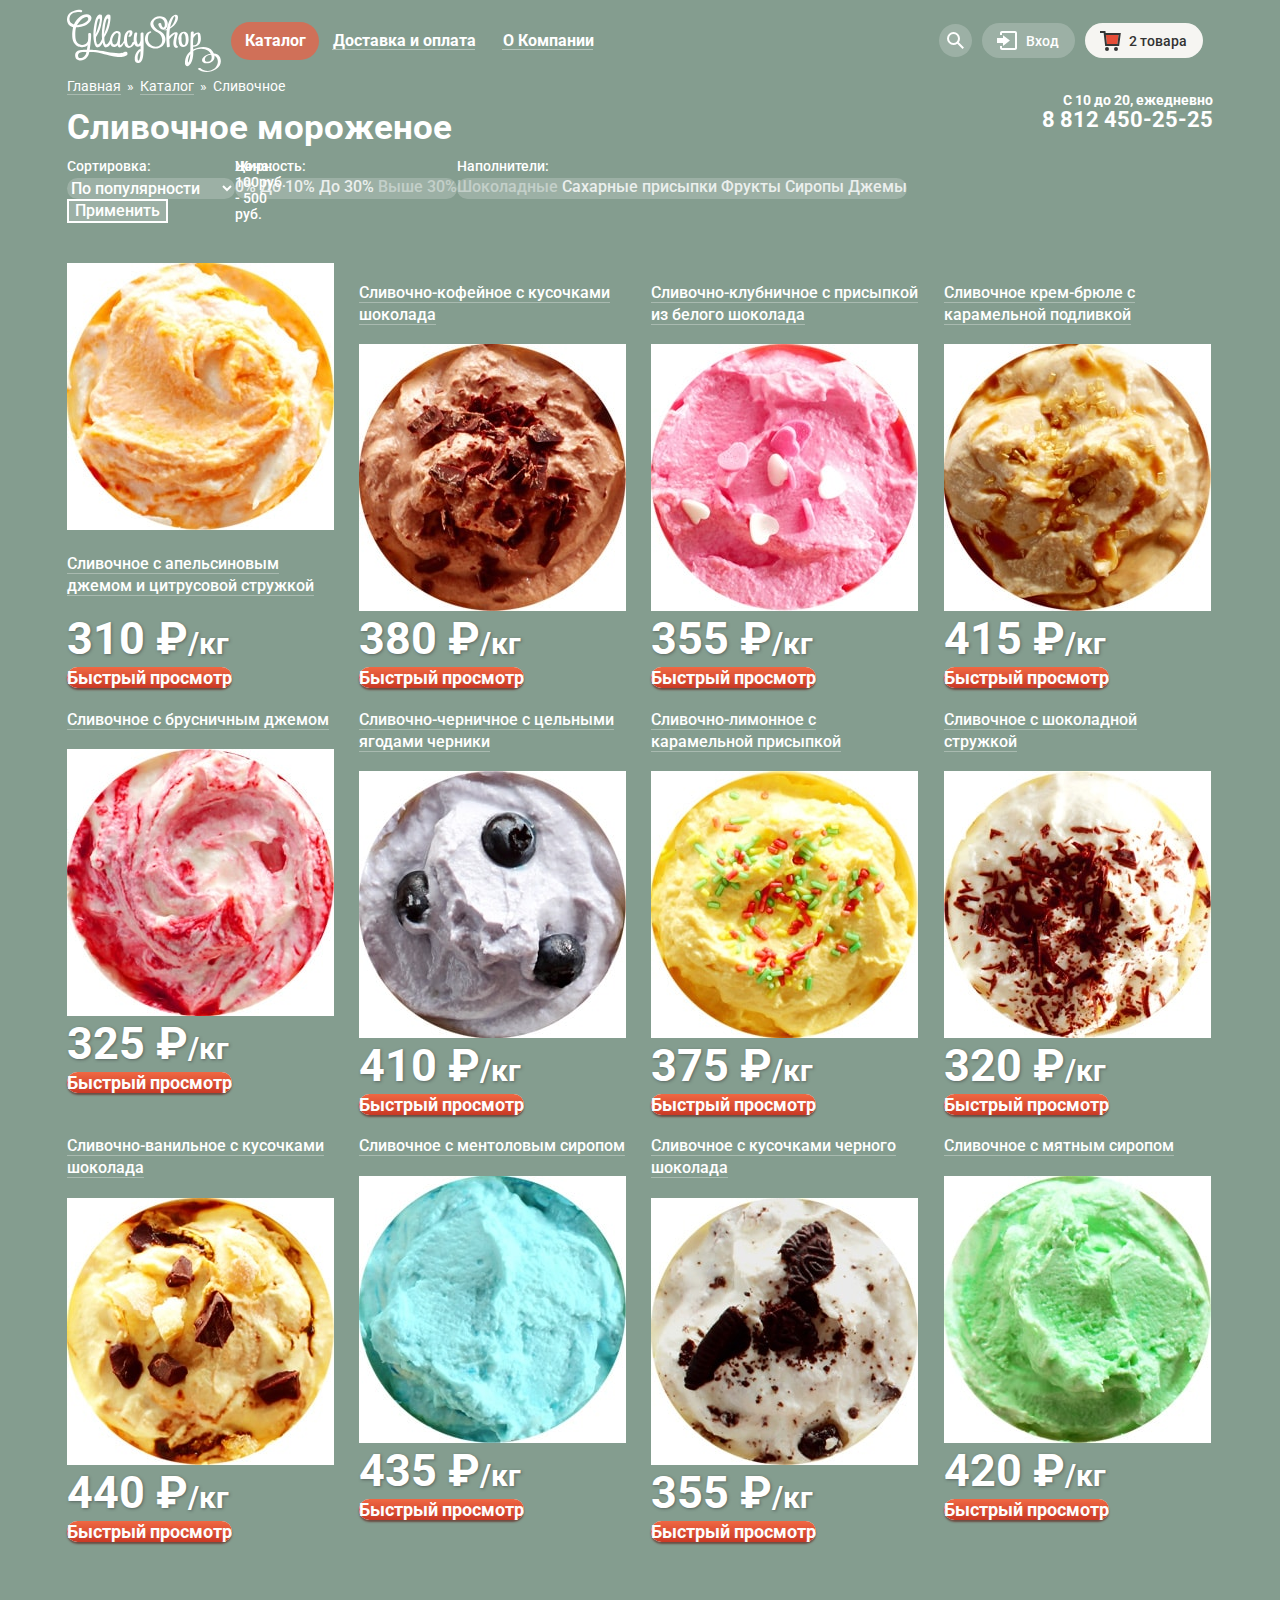
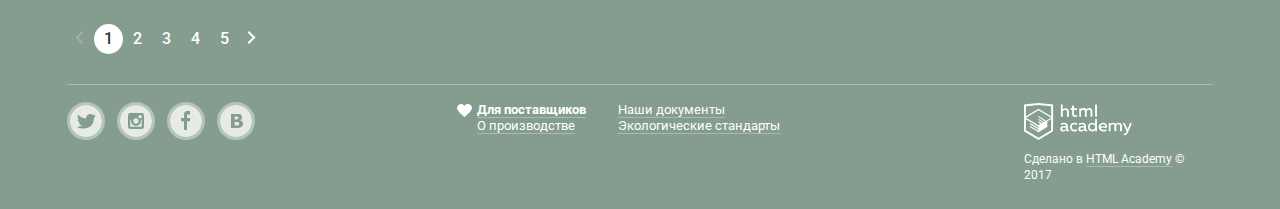
==== commit 9511ce3a: "abc" ====
--- a/catalog.html
+++ b/catalog.html
@@ -25,18 +25,18 @@
             </ul>
           </li>
           <li><a class="site-navigation-link" href="#">Доставка и оплата</a></li>
-          <li><a class="site-navigation-link" href="#">О компании</a></li>
+          <li><a class="site-navigation-link" href="#">О Компании</a></li>
         </ul>
         <ul class="user-navigation">
           <li>
-            <button class="user-navigation-button search-button" type="button">Поиск по сайту</button>
+            <a class="user-navigation-button search-button" href="#"><span class="visually-hidden"Поиск по сайту</span></a>
             <form class="pop-up search-form" action="https://echo.htmlacademy.ru" method="get">
               <label class="visually-hidden" for="search-field-id">Найти</label>
               <input class="form-field search-form-field" type="search" name="search-field" id="search-field-id" placeholder="Что ищем?">
             </form>
           </li>
           <li>
-            <button class="user-navigation-button login-button" type="button">Вход</button>
+            <a class="user-navigation-button login-button" href="#">Вход</a>
             <form class="pop-up login-form" action="https://echo.htmlacademy.ru" method="post">
               <p>
                 <label class="visually-hidden" for="login-email-field-id">Электронная почта</label>
@@ -54,7 +54,7 @@
             </form>
           </li>
           <li>
-            <button class="user-navigation-button cart-button cart-button-nonempty" type="button"><span>Корзина: </span>2 товара</button>
+            <a class="user-navigation-button cart-button cart-button-nonempty" href="#"><span class="visually-hidden">Корзина: </span>2 товара</a>
             <section class="pop-up cart">
               <table class="cart-table">
                 <tr>
@@ -138,10 +138,11 @@
         <h2 class="visually-hidden">Виды сливочного мороженого</h2>
         <ul class="catalog-list">
           <li class="catalog-item">
+            <!-- <div class="catalog-item-background"></div> -->
+            <p class="catalog-item-image">
+              <img src="img/product-photo-1.jpg" width="267" height="267" alt="Сливочное мороженое с апельсиновым джемом и цитрусовой стружкой">
+            </p>
             <h3><a href="#">Сливочное с апельсиновым джемом и цитрусовой стружкой</a></h3>
-            <p class="catalog-item-image">
-              <img src="img/product-photo-1.jpg" width="267" height="267" alt="Сливочное мороженое с апельсиновым джемом и цитрусовой стружкой">
-            </p>
             <p class="catalog-item-price">310 ₽<span class="per-kg">/кг</span></p>
             <a class="button quickview-button" href="#">Быстрый просмотр</a>
           </li>
@@ -235,22 +236,22 @@
           </li>
         </ul>
         <ul class="pagination-list">
-          <li><a class="pagination-link pagination-prev disabled">Назад</a></li>
+          <li><a class="pagination-link pagination-prev disabled"><span class="visually-hidden">Назад</span></a></li>
           <li><a class="pagination-link pagination-current">1</a></li>
           <li><a class="pagination-link" href="#">2</a></li>
           <li><a class="pagination-link" href="#">3</a></li>
           <li><a class="pagination-link" href="#">4</a></li>
           <li><a class="pagination-link" href="#">5</a></li>
-          <li><a class="pagination-link pagination-next" href="#">Вперед</a></li>
+          <li><a class="pagination-link pagination-next" href="#"><span class="visually-hidden">Вперед</span></a></li>
         </ul>
       </section>
     </main>
     <footer class="main-footer centering-container">
       <ul class="footer-social">
-        <li><a class="social-button" href="#">Твиттер</a></li>
-        <li><a class="social-button" href="#">Инстаграм</a></li>
-        <li><a class="social-button" href="#">Фейсбук</a></li>
-        <li><a class="social-button" href="#">Вконтакте</a></li>
+        <li><a class="social-button" href="#"><span class="visually-hidden">Твиттер</span></a></li>
+        <li><a class="social-button" href="#"><span class="visually-hidden">Инстаграм</span></a></li>
+        <li><a class="social-button" href="#"><span class="visually-hidden">Фейсбук</span></a></li>
+        <li><a class="social-button" href="#"><span class="visually-hidden">Вконтакте</span></a></li>
       </ul>
       <div class="footer-links">
         <div class="footer-links-column">
--- a/css/style.css
+++ b/css/style.css
@@ -1,21 +1,50 @@
+html {
+  box-sizing: border-box;
+}
+*, *:before, *:after {
+  box-sizing: inherit;
+}
+
 body {
   margin: 0;
   padding: 0;
+  /*min-width: 900px;
+  max-width: 1200px;
+  width: 100%;*/
 
   font-family: "Roboto", Arial, sans-serif;
   color: #ffffff;
 
-  background-color: #849d8f;
-}
-/*
+  /*background-color: #849d8f;*/
+}
+
 .background-container {
-    width: 100%;
+    min-width: 100%;
+    background-color: #849d8f;
+    background-image: url("../img/slider-image-1.png");
+    background-repeat: no-repeat;
+    background-position: top center;
+}
+
+.background-container::before,
+.background-container::after {
+  content: "";
+
+  visibility: hidden;
+}
+
+.background-container::before {
+  background-image: url("img/slider-item2.png");
+}
+
+.background-container::after {
+  background-image: url("img/slider-item3.png");
 }
 
 body.inner-page {
   background-color: #849d8f;
 }
-
+/*
 input.slider-page-1 {
   position:absolute;
   left: 200px;
@@ -33,20 +62,23 @@
   left: 240px;
   top: 50px;
 }
-
+*/
 input.slider-page-1:checked ~ .background-container {
   background-color: #849d8f;
+  background-image: url("../img/slider-image-1.png");
 }
 
 input.slider-page-2:checked ~ .background-container {
   background-color: #8996a6;
+  background-image: url("../img/slider-image-2.png");
 }
 
 input.slider-page-3:checked ~ .background-container {
   background-color: #9d8b84;
-}
-*/
-/*.visually-hidden:not(:focus):not(:active),
+  background-image: url("../img/slider-image-3.png");
+}
+
+.visually-hidden:not(:focus):not(:active),
 input[type="checkbox"].visually-hidden,
 input[type="radio"].visually-hidden {
   position: absolute;
@@ -62,12 +94,13 @@
   clip-path: inset(100%);
   clip: rect(0 0 0 0);
   overflow: hidden;
-}*/
+}
 
 .centering-container {
-  /*min-width: 859px;
-  max-width: 1146px;*/
-  width: 1146px;
+  min-width: 859px;
+  max-width: 1146px;
+  /*width: 1146px;*/
+  width: 95.4%;
   margin: 0 auto;
 }
 
@@ -78,10 +111,13 @@
 
 .pop-up { /*Всплывающие элементы шапки и форма обратной связи*/
   display: none;
+  position: absolute;
+  z-index: 1;
 
   color: #323232;
 
   background-color: #f8f7f4;
+  border-radius: 5px;
 }
 
 .form-field {
@@ -140,6 +176,7 @@
 
   box-shadow: 0 2px 2px rgba(85, 8, 0, 0.54);
   border: none;
+  border-radius: 50px;
 }
 
 .button:hover,
@@ -147,9 +184,7 @@
   color: #fefefe;
   opacity: 1;
 
-  background-color:
-    rgba(255, 255, 255, 0.2),
-    #ffffff;
+  background-color: rgba(255, 255, 255, 0.2);
   background-image: linear-gradient(to top, #e74a35 0%, #f26843 100%);
 
   box-shadow: 0 1px 2px #ac1000;
@@ -159,20 +194,28 @@
   color: #fceeec;
   opacity: 1;
 
-  background-color:
-    rgba(0, 0, 0, 0.07);
+  /*background-color: rgba(0, 0, 0, 0.07);*/
   background-image: linear-gradient(to top, #f26843 0%, #e74a35 100%);
+  /*background-image: linear-gradient(to top, #ec6f5e 0%, #f58669 100%);*/
 
   box-shadow: inset 0 2px 2px #942718;
 }
 
 .slider-button {
+  box-sizing: content-box;
+  /*display: block;*/
+  1width: 280px;
+  /*margin-left: auto;
+  margin-right: auto;*/
+  padding: 17px 43px 16px 41px;
+
   font-size: 32px;
   line-height: 44px;
   color: #ffffff;
   text-shadow: 0 2px 5px rgba(160, 32, 11, 0.76);
 
-  background-color: #ffffff;
+  /*background-color: #ffffff;*/
+  background-color: #f26843;
   background-image: linear-gradient(to top, #e74a35 0%, #f26843 100%);
   opacity: 1;
 
@@ -182,6 +225,7 @@
 .slider-button:hover,
 .slider-button:focus {
   background-color: rgba(255, 255, 255, 0.2);
+  background-image: linear-gradient(to top, #ec6f5e 0%, #f58669 100%);
 
   box-shadow: 0 2px 2px #ac1000;
 }
@@ -219,7 +263,11 @@
 
   display: flex;
   justify-content: center;
-  min-height: 115px;
+  /*align-items: center;*/
+  /*min-height: 115px;*/
+
+  padding-top: 9px;
+  padding-bottom: 2px;
 
   font-size: 14px;
   line-height: 16px;
@@ -234,28 +282,51 @@
   flex-shrink: 0;
   width: 154px;
   height: 64px;
+  margin-right: 10px;
 }
 
 .main-navigation {
   display: flex;
   justify-content: space-between;
-
-  width: 992px;;
+  padding-top: 14px;
+  padding-bottom: 18px;
+
+  /*width: 992px;*/
+  width: 86.6%;
 }
 
 .site-navigation {
+  display: flex;
   flex-shrink: 0;
-  width: 375px;
+  /*width: 375px;*/
+  max-width: 59%;
   padding: 0;
+  padding-top: 9px;
   margin: 0;
   list-style: none;
 }
 
 .site-navigation-link {
+  position: relative;
+  margin: 0;
+  padding: 9px 13px 10px 14px;
   font-size: 16px;
   font-weight: 700;
   line-height: 18px;
-  border-bottom: 1px solid rgba(255, 255, 255, 0.4);
+  /*border-bottom: 1px solid rgba(255, 255, 255, 0.4);*/
+  border-radius: 20px;
+}
+
+.site-navigation-link:not(.site-navigation-current)::before {
+  content: "";
+  position: absolute;
+  /*display: block;*/
+  top: 27px;
+  left: 13px;
+  right: 14px;
+  height: 1px;
+
+  background-color: rgba(255, 255, 255, 0.4);
 }
 
 .site-navigation-link:hover,
@@ -264,7 +335,7 @@
 
   background-color: #f7f6f3;
 
-  border: none;
+  /*border: none;*/
 }
 
 .site-navigation-link:active {
@@ -277,12 +348,22 @@
   box-shadow: inset 0 2px 1px #696969;
 }
 
+.site-navigation-link:hover::before,
+.site-navigation-link:focus::before,
+.site-navigation-link:active::before {
+  display: none;
+}
+
 .site-navigation-current {
   background-color: #d07058;
 
   border: none;
 }
 
+.site-navigation-catalog {
+  position: relative;
+}
+
 .site-navigation-catalog:hover > a {
   color: #323232;
 
@@ -290,7 +371,12 @@
 }
 
 .catalog-navigation {
+  position: absolute;
+  top: 30px;
+  left: -10px;
   padding: 0;
+  padding-top: 13px;
+  padding-bottom: 14px;
   margin: 0;
   list-style: none;
   font-size: 14px;
@@ -300,7 +386,19 @@
 }
 
 .catalog-navigation-new {
+  position: relative;
   font-weight: 700;
+  margin-bottom: 15px;
+}
+
+.catalog-navigation-new::after {
+  position: absolute;
+  left: 6px;
+  right: 9px;
+  content: "";
+  width: auto;
+  height: 1px;
+  background-color: rgba(178, 178, 178, 0.2);
 }
 
 .catalog-navigation a:hover,
@@ -319,14 +417,105 @@
   background-color: #d07058;;
 }
 
+.site-navigation-catalog:hover .catalog-navigation,
+.site-navigation-link:focus + .catalog-navigation,
+.site-navigation-link:active + .catalog-navigation {
+  display: block;
+}
+
+.catalog-navigation a {
+  display: block;
+  padding-left: 20px;
+  padding-right: 21px;
+  padding-top: 8px;
+  padding-bottom: 8px;
+}
+
 .user-navigation {
   display: flex;
+  align-items: center;
 
   flex-shrink: 0;
-  width: 265px;
+  /*width: 265px;*/
+  max-width: 41%;
   padding: 0;
   margin: 0;
   list-style: none;
+}
+
+.user-navigation-button {
+  display: block;
+  padding: 10px 16px 9px 44px;
+  margin-right: 10px;
+  border-radius: 20px;
+}
+
+.user-navigation-button:last-child {
+  margin-right: 0;
+}
+
+.search-button {
+  position: relative;
+  width: 33px;
+  height: 33px;
+  padding: 0;
+  border-radius: 50%;
+}
+
+.search-button::before {
+  content: "";
+  position: absolute;
+  top: 8px;
+  left: 8px;
+  width: 17px;
+  height: 17px;
+  background-image: url("../img/loupe.svg");
+  background-repeat: no-repeat;
+  background-position: 0 0;
+}
+
+.search-button:hover::before,
+.search-button:focus::before,
+.search-button:active::before {
+  background-image: url("../img/loupe-black.svg");
+}
+
+.search-form {
+  position: absolute;
+  margin-left: -310px;
+  margin-top: 5px;
+  padding: 20px 15px;
+}
+
+.search-form-field {
+  width: 314px;
+}
+
+.user-navigation li:first-child:hover .search-form,
+.search-button:focus + .search-form,
+.user-navigation li:nth-child(2):hover .login-form,
+.login-button:focus + .login-form {
+  display: block;
+}
+
+.login-button {
+  position: relative;
+}
+
+.login-button::before {
+  content: "";
+  position: absolute;
+  top: 8px;
+  left: 15px;
+  width: 21px;
+  height: 19px;
+  background-image: url("../img/entrance-white.svg");
+  background-repeat: no-repeat;
+  background-position: 0 0;
+}
+
+.login-form {
+  padding: 20px 17px 22px 19px;
 }
 
 .login-form-link {
@@ -344,6 +533,32 @@
   border-bottom: 1px solid rgba(232, 77, 55, 0.3);
 }
 
+.login-button:hover::before,
+.login-button:focus::before,
+.login-button:active::before {
+  background-image: url("../img/entrance.svg");
+}
+
+.cart-button {
+  position: relative;
+}
+
+.cart-button::before {
+  content: "";
+  position: absolute;
+  top: 8px;
+  left: 15px;
+  width: 21px;
+  height: 20px;
+  background-image: url("../img/basket.svg");
+  background-repeat: no-repeat;
+  background-position: 0 0;
+}
+
+.cart-button-nonempty::before {
+  background-image: url("../img/basket-red.svg");
+}
+
 .cart {
   font-size: 13px;
   font-weight: 400;
@@ -368,7 +583,7 @@
 .header-contacts {
   position: absolute;
   right: 0;
-  bottom: 0;
+  bottom: -68px;
 
   font-weight: 700;
   text-align: right;
@@ -379,14 +594,40 @@
   line-height: 24px;
 }
 
+.slider {
+  position: relative;
+}
+
+.slider-controls {
+  position: absolute;
+  left: 0;
+  bottom: 63px;
+  z-index: 20;
+}
+
+.slider-controls label {
+  display: inline-block;
+  width: 17px;
+  height: 17px;
+  margin-right: 8px;
+
+  vertical-align: top;
+
+  background-color: transparent;
+  border: 2px solid #ffffff;
+  border-radius: 50%;
+  cursor: pointer;
+}
+
 .slider-list {
   padding: 0;
+  padding-top: 314px;
   margin: 0;
   list-style: none;
 }
 
 .slider-page {
-  width: 1079px;
+  width: 670px;
   margin: 0 auto;
 }
 
@@ -414,25 +655,34 @@
 }
 
 .offers-list li {
-  width: 560px;
-  /*width: 48.9%;*/
+  /*width: 560px;*/
+  width: 48.9%;
   /*min-height: 230px;*/
-  /*padding: 23px 20px;*/
+  padding: 23px 30px 23px 20px;
+  border-radius: 20px;
 }
 
 .offers-list li:not(:last-child) {
-  /*margin-right: 2.3%;*/
-  margin-right: 26px;
+  margin-right: 2.3%;
+  /*margin-right: 26px;*/
 }
 
 .offers-list h3 {
   margin-top: 0;
+  margin-bottom: 20px;
   font-size: 35px;
   font-weight: 700;
   line-height: 41px;
 }
 
+.offers-list p {
+  margin-bottom: 45px;
+}
+
 .offers-list .button {
+  padding: 15px 24px 14px 22px;
+  margin-right: 0;
+  margin-left: auto;
 }
 
 .offers-raspberry {
@@ -456,18 +706,11 @@
   margin-bottom: 40px;
   list-style: none;
 }
-/*
-.catalog-item {
-  width: 23.3%;
-  min-width: 200px;
-}
-*/
-
 
 .features {
-  /*padding: 25px 20px;*/
+  padding: 28px 33px 26px 21px;
   margin-bottom: 40px;
-  min-height: 373px;
+  /*min-height: 373px;*/
 
   font-size: 16px;
   font-weight: 400;
@@ -476,14 +719,61 @@
 
   background-color: #ede0c5;
   background-image: url("../img/background-waffle-pattern.jpg");
+  border-radius: 20px;
 }
 
 .features b {
+  margin-bottom: 26px;
   font-size: 24px;
   font-weight: 500;
   line-height: 30px;
 }
 
+.features-flex-container {
+  display: flex;
+  justify-content: space-between;
+}
+
+.features-column:not(:last-child) {
+  margin-right: 26px; /*заменить на %*/
+}
+
+.features p {
+  position: relative;
+  margin-bottom: 26px;
+  padding-left: 57px;
+}
+
+.features-column p:last-child {
+  margin-bottom: 0;
+}
+
+.features p::before {
+  content: "";
+  position: absolute;
+  top: -10px;
+  left: 0px;
+  width: 49px;
+  height: 49px;
+  1background: url("") no-repeat;
+}
+
+.features-column:first-child p:first-child::before {
+  background: url("../img/ice-cream.svg") no-repeat top left;
+}
+
+.features-column:first-child p:last-child::before {
+  background: url("../img/eco.svg") no-repeat top left;
+}
+
+.features-column:last-child p:first-child::before {
+  background: url("../img/cow.svg") no-repeat top left;
+}
+
+.features-column:last-child p:last-child::before {
+  background: url("../img/thermometer.svg") no-repeat top left;
+}
+
 .flex-container {
   display: flex;
   justify-content: space-between;
@@ -492,11 +782,11 @@
 }
 
 .newest-article {
-  width: 560px;
-  /*width: 48.9%;*/
+  /*width: 560px;*/
+  width: 48.9%;
   /*min-height: 220px;*/
-  /*margin-right: 2.2%;*/
-  margin-right: 26px;
+  margin-right: 2.2%;
+  /*margin-right: 26px;*/
 
   color: #323232;
 
@@ -528,8 +818,8 @@
 }
 
 .subscribe {
-  width: 560px;
-  /*width: 48.9%;*/
+  /*width: 560px;*/
+  width: 48.9%;
   /*min-height: 220px;*/
   /*padding: 4px 4px 5px 6px;*/
 
@@ -539,7 +829,8 @@
   line-height: 22px;
 
   background-color: #f8f7f4;
-  background-image: url("../img/background-diagonal-lines.png");
+  background-image: url("../img/background-diagonal-pattern.png");
+  background-repeat: repeat;
 }
 
 .subscribe-inner-background {
@@ -611,6 +902,8 @@
 }
 
 .breadcrumbs {
+  display: flex;
+
   padding: 0;
   margin: 0;
   margin-bottom: 13px;
@@ -619,6 +912,16 @@
   font-size: 14px;
   font-weight: 400;
   line-height: 16px;
+}
+
+.breadcrumbs li:not(:last-child) {
+  margin-right: 6px;
+}
+
+.breadcrumbs li:not(:last-child)::after {
+  content: "»";
+  /*position: absolute;*/
+  margin-left: 6px;
 }
 
 .breadcrumbs a {
@@ -642,6 +945,8 @@
 }
 
 .filter-form {
+  display: flex;
+  flex-wrap: wrap;
   /*margin: 0;
   padding: 0;*/
   margin-bottom: 40px;
@@ -653,12 +958,20 @@
 }
 
 .filter-form-fieldset {
+  position: relative;
+  /*padding-top: 0;*/
+  margin: 0;
+  padding: 0;
+  /*margin-top: 37px;*/
   background-color: rgba(255, 255, 255, 0.2);
 
   border: none;
+  border-radius: 20px;
 }
 
 .filter-form-fieldset legend {
+  position: absolute;
+  top: -20px;
   font-size: 14px;
   line-height: 16px;
 }
@@ -731,12 +1044,24 @@
   list-style: none;
 }
 
+/*.catalog-item {
+  width: 267px;
+}*/
+
 .catalog-item {
-  width: 267px;
+  width: 23.3%;
+  min-width: 200px;
+}
+
+.catalog-item img {
+  width: 100%;
+  height: auto;
 }
 
 .catalog-item:not(:nth-child(4n)) {
-  margin-right: 26px;
+  /*margin-right: 26px;*/
+  /*margin-right: 2.3%;*/
+  margin-right: 2.2%;
 }
 
 .catalog-item p {
@@ -773,17 +1098,27 @@
 }
 
 .pagination-list {
+  display: flex;
   margin: 0;
   margin-bottom: 30px;
   padding: 0;
   list-style: none;
-  text-align: right;
+  /*text-align: right;*/
 
   font-size: 16px;
   font-weight: 500;
   line-height: 18px;
 }
 
+.pagination-link {
+  position: relative;
+  display: block;
+  padding: 6px 10px;
+  /*text-align: center;
+  vertical-align: middle;*/
+  border-radius: 50%;
+}
+
 .pagination-link:hover,
 .pagination-link:focus {
 
@@ -794,6 +1129,53 @@
   color: #323232;
 
   background-color: #ffffff;
+}
+
+.pagination-prev,
+.pagination-next {
+  width: 27px;
+  height: 26px;
+}
+
+.pagination-link.pagination-prev::before,
+.pagination-link.pagination-prev::after,
+.pagination-link.pagination-next::before,
+.pagination-link.pagination-next::after {
+  content: "";
+  position: absolute;
+  top: 20px;
+  /*left: 10px;*/
+  right: 10px;
+  width: 9px;
+  height: 2px;
+  background-color: #ffffff;
+}
+
+.pagination-link.pagination-prev::before {
+  top: 10px;
+  transform: rotate(-45deg);
+}
+
+.pagination-link.pagination-prev::after {
+  top: 15px;
+  transform: rotate(45deg);
+}
+
+.pagination-link.pagination-next::before {
+  top: 10px;
+  transform: rotate(45deg);
+  /*content: "";
+  position: absolute;
+  top: 8px;
+  left: 0;
+  width: 20px;
+  height: 20px;
+  background: url("../img/icon-right-small.svg") no-repeat; top left;*/
+}
+
+.pagination-link.pagination-next::after {
+  top: 15px;
+  transform: rotate(-45deg);
 }
 
 .pagination-current,
@@ -821,13 +1203,13 @@
   display: flex;
   justify-content: space-between;
 
-  width: 1146px;
+  /*width: 1146px;*/
   padding-top: 18px;
   padding-bottom: 26px;
 }
 
 .inner-page .main-footer::before {
-  content: '';
+  content: "";
   position: absolute;
   top: 0;
   left: 0;
@@ -842,6 +1224,8 @@
 }
 
 .footer-social {
+  display: flex;
+  justify-content: space-between;
   /*width: 293px;*/
   width: 188px;
   margin: 0;
@@ -850,8 +1234,44 @@
 }
 
 .social-button {
+  display: block;
+  position: relative;
+  width: 38px;
+  height: 38px;
   opacity: 0.8;
   border: 3px solid rgba(255, 255, 255, 0.5);
+  border-radius: 50%;
+}
+
+.social-button:not(:last-child) {
+  margin-right: 11px;
+}
+
+.social-button::before {
+  content: "";
+  position: absolute;
+  top: 0;
+  left: 0;
+  width: 32px;
+  height: 32px;
+  background-repeat: no-repeat;
+  background-position: top left;
+}
+
+li:first-child .social-button::before {
+  background-image: url("../img/twitter.svg");
+}
+
+li:nth-of-type(2) .social-button::before {
+  background-image: url("../img/instagram.svg");
+}
+
+li:nth-child(3) .social-button::before {
+  background-image: url("../img/fb.svg");
+}
+
+li:nth-child(4) .social-button::before {
+  background-image: url("../img/vk.svg");
 }
 
 .social-button:hover,
@@ -867,11 +1287,15 @@
 }
 
 .footer-links {
+  display: flex;
   width: 326px;
 
   font-size: 13px;
   font-weight: 400;
   line-height: 18px;
+}
+.footer-links-column:not(:last-child) {
+  margin-right: 32px;
 }
 
 .footer-links a,
@@ -890,7 +1314,18 @@
 }
 
 .footer-link-for-suppliers {
+  position: relative;
   font-weight: 700;
+}
+
+.footer-link-for-suppliers::before {
+  content: "";
+  position: absolute;
+  width: 15px;
+  height: 13px;
+  top: 2px;
+  left: -20px;
+  background: url("../img/heart.svg") no-repeat top left;
 }
 
 .footer-copyright {
@@ -900,6 +1335,10 @@
   font-weight: 400;
   line-height: 18px;
   color: #fefefe;
+}
+
+.footer-copyright img {
+  margin-bottom: 6px;
 }
 
 .inner-page .footer-links,
